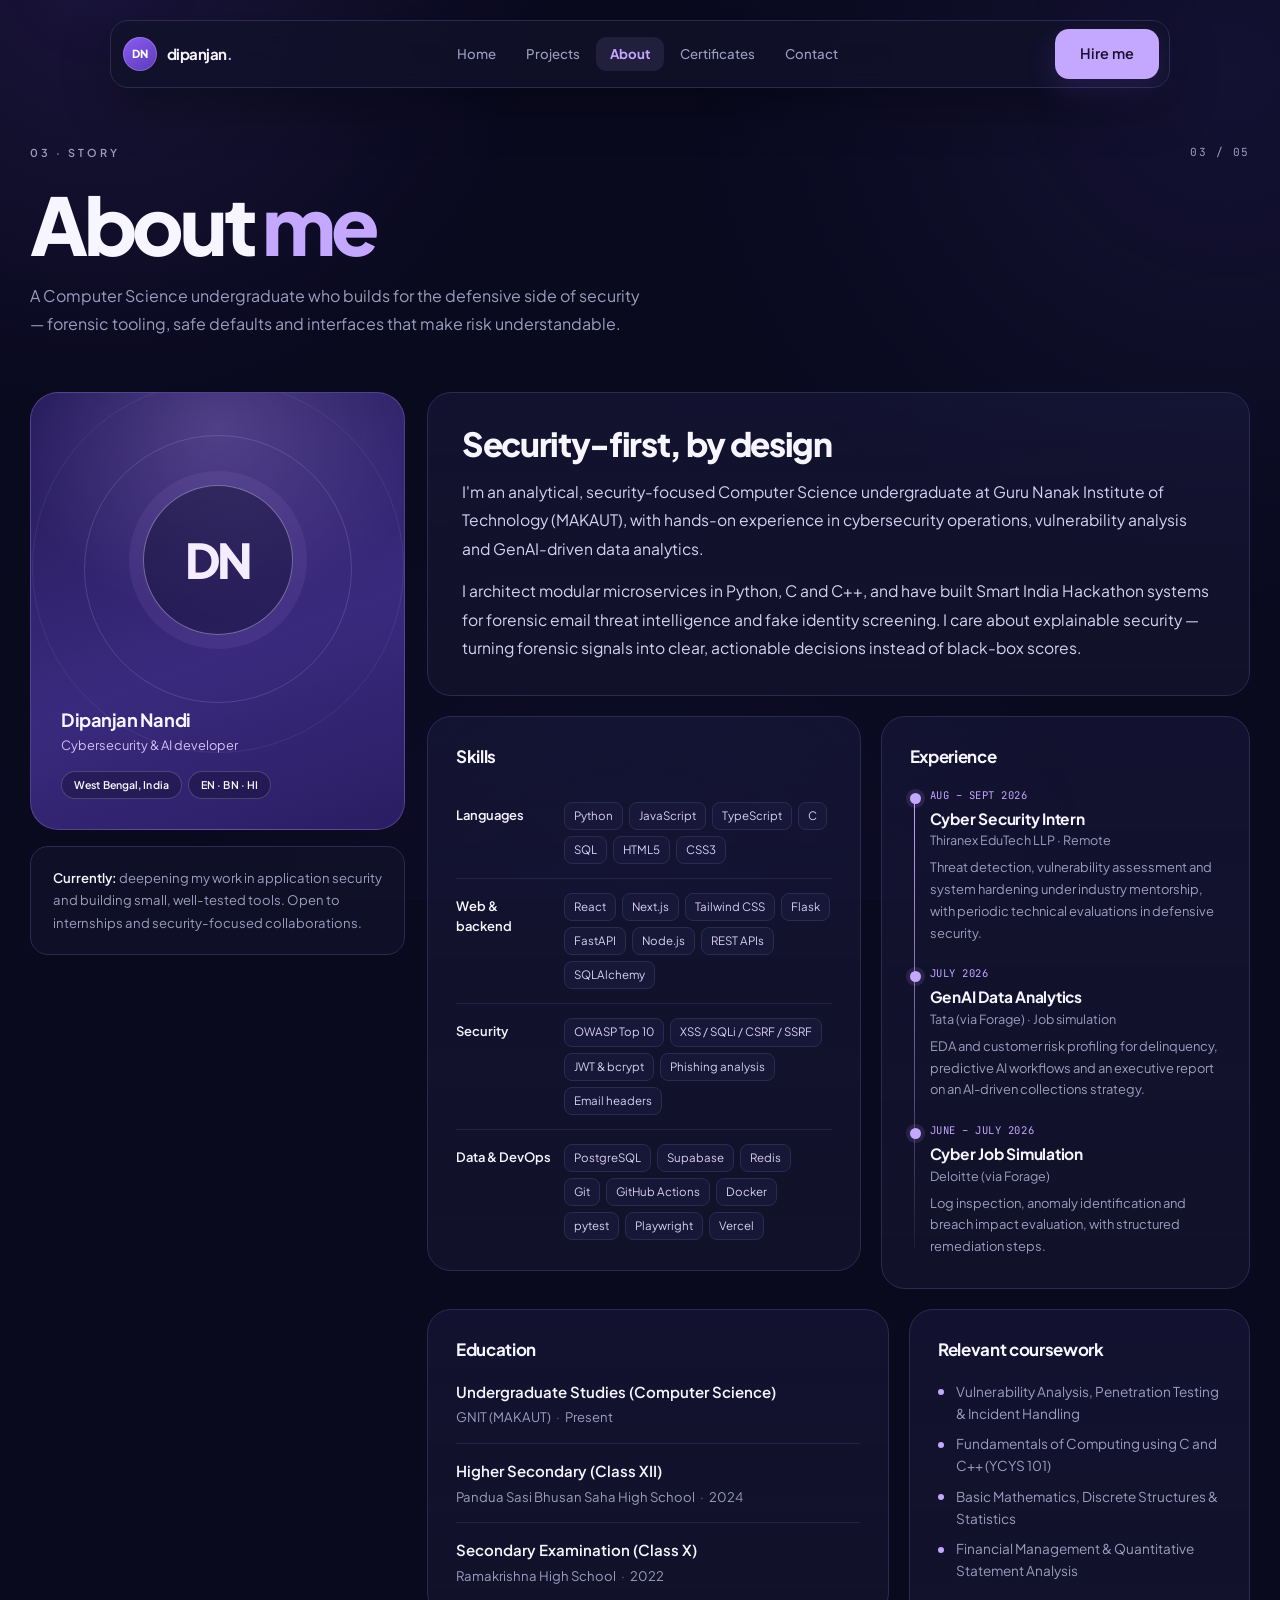
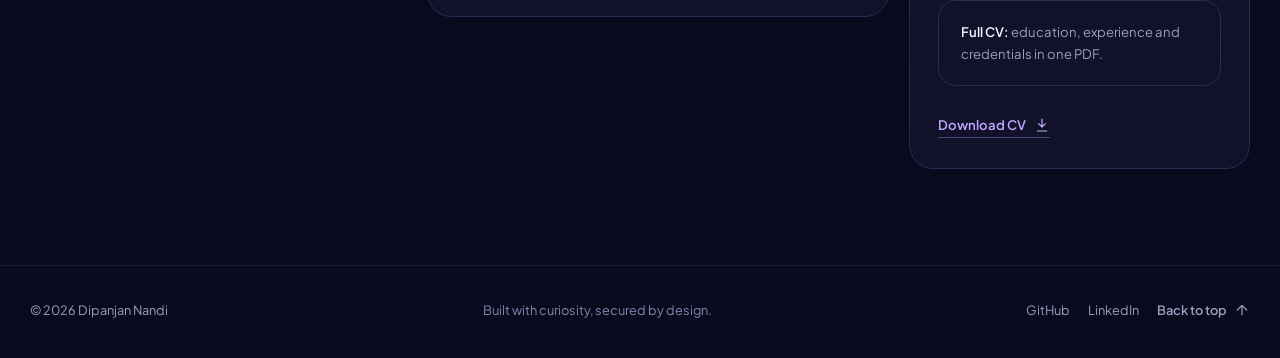
==== about.html @ f96068d3 "Initial commit" ====
<!DOCTYPE html>
<html lang="en">
<head>
  <meta charset="UTF-8">
  <meta name="viewport" content="width=device-width, initial-scale=1.0">

  <title>About — Dipanjan Nandi</title>
  <meta name="description" content="About Dipanjan Nandi — a security-focused Computer Science undergraduate at GNIT (MAKAUT) working in threat intelligence, forensics and secure web development.">
  <meta name="author" content="Dipanjan Nandi">
  <meta name="theme-color" content="#0a0a1f">
  <meta name="color-scheme" content="dark">

  <meta property="og:type" content="website">
  <meta property="og:site_name" content="Dipanjan Nandi">
  <meta property="og:title" content="About — Dipanjan Nandi">
  <meta property="og:description" content="Security-focused Computer Science undergraduate working across cybersecurity, forensics and AI-driven analytics.">
  <meta property="og:image" content="assets/og-image.png">
  <meta name="twitter:card" content="summary_large_image">
  <meta name="twitter:title" content="About — Dipanjan Nandi">
  <meta name="twitter:description" content="Security-focused Computer Science undergraduate working across cybersecurity, forensics and AI-driven analytics.">
  <meta name="twitter:image" content="assets/og-image.png">

  <link rel="icon" href="assets/favicon.svg" type="image/svg+xml">
  <link rel="preconnect" href="https://fonts.googleapis.com">
  <link rel="preconnect" href="https://fonts.gstatic.com" crossorigin>
  <link href="https://fonts.googleapis.com/css2?family=Plus+Jakarta+Sans:wght@400;500;600;700;800&family=JetBrains+Mono:wght@400;500&display=swap" rel="stylesheet">
  <link rel="stylesheet" href="css/styles.css">
  <noscript>
    <style>
      @media (max-width: 940px) {
        .nav {
          flex-wrap: wrap;
        }

        .nav__toggle {
          display: none;
        }

        .nav__panel {
          position: static;
          display: block;
          width: 100%;
          margin-top: 8px;
          padding: 0;
          border: 0;
          background: transparent;
          box-shadow: none;
        }

        .nav__list {
          flex-direction: row;
          flex-wrap: wrap;
          gap: 2px;
        }

        .nav__link {
          padding: 8px 10px;
          font-size: 0.8rem;
        }

        .nav__cta {
          display: inline-flex;
          margin-left: auto;
        }
      }
    </style>
  </noscript>
  <script>document.documentElement.classList.add('js');</script>
</head>
<body>
  <a class="skip-link" href="#main">Skip to content</a>

  <header class="site-header">
    <nav class="nav" aria-label="Primary">
      <a class="nav__brand" href="index.html">
        <span class="nav__mark" aria-hidden="true">DN</span>
        <span class="nav__word">dipanjan<span>.</span></span>
        <span class="sr-only">Dipanjan Nandi — home</span>
      </a>

      <button class="nav__toggle" type="button" aria-expanded="false" aria-controls="primary-menu">
        <span class="sr-only">Open navigation menu</span>
        <span class="nav__toggle-bars" aria-hidden="true"></span>
      </button>

      <div class="nav__panel" id="primary-menu">
        <ul class="nav__list">
          <li><a class="nav__link" href="index.html">Home</a></li>
          <li><a class="nav__link" href="projects.html">Projects</a></li>
          <li><a class="nav__link is-active" href="about.html" aria-current="page">About</a></li>
          <li><a class="nav__link" href="certificates.html">Certificates</a></li>
          <li><a class="nav__link" href="contact.html">Contact</a></li>
        </ul>
      </div>

      <a class="btn btn--primary nav__cta" href="contact.html">Hire me</a>
    </nav>
  </header>

  <main id="main">
    <section class="page-intro" aria-labelledby="about-title">
      <div class="container">
        <div class="page-intro__top">
          <p class="eyebrow">03 · Story</p>
          <p class="page-count">03 / 05</p>
        </div>
        <h1 id="about-title">About <span class="text-accent">me</span></h1>
        <p class="page-intro__lead">
          A Computer Science undergraduate who builds for the defensive side of security —
          forensic tooling, safe defaults and interfaces that make risk understandable.
        </p>
      </div>
    </section>

    <section class="page-body" aria-label="Profile, skills and experience">
      <div class="container about-layout">
        <aside class="about-aside" aria-label="Profile card">
          <div class="portrait">
            <span class="portrait__monogram" aria-hidden="true">DN</span>
            <div class="portrait__caption">
              <p class="portrait__name">Dipanjan Nandi</p>
              <p class="portrait__role">Cybersecurity &amp; AI developer</p>
              <ul class="portrait__chips" aria-label="Location and languages">
                <li class="chip">West Bengal, India</li>
                <li class="chip">EN · BN · HI</li>
              </ul>
            </div>
          </div>

          <div class="aside-note">
            <strong>Currently:</strong> deepening my work in application security and building
            small, well-tested tools. Open to internships and security-focused collaborations.
          </div>
        </aside>

        <div class="about-main">
          <article class="panel bio-card" data-reveal>
            <h2>Security-first, by design</h2>
            <p class="bio-copy">
              I'm an analytical, security-focused Computer Science undergraduate at Guru Nanak
              Institute of Technology (MAKAUT), with hands-on experience in cybersecurity
              operations, vulnerability analysis and GenAI-driven data analytics.
            </p>
            <p class="bio-copy">
              I architect modular microservices in Python, C and C++, and have built Smart India
              Hackathon systems for forensic email threat intelligence and fake identity screening.
              I care about explainable security — turning forensic signals into clear, actionable
              decisions instead of black-box scores.
            </p>
          </article>

          <div class="about-columns">
            <article class="panel block-card" data-reveal>
              <h3>Skills</h3>
              <ul>
                <li class="skill-row">
                  <span class="skill-row__label">Languages</span>
                  <ul class="skill-chips" aria-label="Languages">
                    <li>Python</li>
                    <li>JavaScript</li>
                    <li>TypeScript</li>
                    <li>C</li>
                    <li>SQL</li>
                    <li>HTML5</li>
                    <li>CSS3</li>
                  </ul>
                </li>
                <li class="skill-row">
                  <span class="skill-row__label">Web &amp; backend</span>
                  <ul class="skill-chips" aria-label="Web and backend">
                    <li>React</li>
                    <li>Next.js</li>
                    <li>Tailwind CSS</li>
                    <li>Flask</li>
                    <li>FastAPI</li>
                    <li>Node.js</li>
                    <li>REST APIs</li>
                    <li>SQLAlchemy</li>
                  </ul>
                </li>
                <li class="skill-row">
                  <span class="skill-row__label">Security</span>
                  <ul class="skill-chips" aria-label="Security">
                    <li>OWASP Top 10</li>
                    <li>XSS / SQLi / CSRF / SSRF</li>
                    <li>JWT &amp; bcrypt</li>
                    <li>Phishing analysis</li>
                    <li>Email headers</li>
                  </ul>
                </li>
                <li class="skill-row">
                  <span class="skill-row__label">Data &amp; DevOps</span>
                  <ul class="skill-chips" aria-label="Data and DevOps">
                    <li>PostgreSQL</li>
                    <li>Supabase</li>
                    <li>Redis</li>
                    <li>Git</li>
                    <li>GitHub Actions</li>
                    <li>Docker</li>
                    <li>pytest</li>
                    <li>Playwright</li>
                    <li>Vercel</li>
                  </ul>
                </li>
              </ul>
            </article>

            <article class="panel block-card" data-reveal style="--delay: 80ms">
              <h3>Experience</h3>
              <ol class="timeline">
                <li class="timeline__item">
                  <p class="timeline__date">Aug – Sept 2026</p>
                  <h4>Cyber Security Intern</h4>
                  <p class="timeline__org">Thiranex EduTech LLP · Remote</p>
                  <p class="timeline__copy">
                    Threat detection, vulnerability assessment and system hardening under industry
                    mentorship, with periodic technical evaluations in defensive security.
                  </p>
                </li>
                <li class="timeline__item">
                  <p class="timeline__date">July 2026</p>
                  <h4>GenAI Data Analytics</h4>
                  <p class="timeline__org">Tata (via Forage) · Job simulation</p>
                  <p class="timeline__copy">
                    EDA and customer risk profiling for delinquency, predictive AI workflows and an
                    executive report on an AI-driven collections strategy.
                  </p>
                </li>
                <li class="timeline__item">
                  <p class="timeline__date">June – July 2026</p>
                  <h4>Cyber Job Simulation</h4>
                  <p class="timeline__org">Deloitte (via Forage)</p>
                  <p class="timeline__copy">
                    Log inspection, anomaly identification and breach impact evaluation, with
                    structured remediation steps.
                  </p>
                </li>
              </ol>
            </article>
          </div>

          <div class="education-grid">
            <article class="panel block-card" data-reveal>
              <h3>Education</h3>
              <ul class="education">
                <li>
                  <span class="education__title">Undergraduate Studies (Computer Science)</span>
                  <span class="education__meta">GNIT (MAKAUT) <span aria-hidden="true">·</span> Present</span>
                </li>
                <li>
                  <span class="education__title">Higher Secondary (Class XII)</span>
                  <span class="education__meta">Pandua Sasi Bhusan Saha High School <span aria-hidden="true">·</span> 2024</span>
                </li>
                <li>
                  <span class="education__title">Secondary Examination (Class X)</span>
                  <span class="education__meta">Ramakrishna High School <span aria-hidden="true">·</span> 2022</span>
                </li>
              </ul>
            </article>

            <article class="panel block-card" data-reveal style="--delay: 80ms">
              <h3>Relevant coursework</h3>
              <ul class="coursework-list">
                <li>Vulnerability Analysis, Penetration Testing &amp; Incident Handling</li>
                <li>Fundamentals of Computing using C and C++ (YCYS 101)</li>
                <li>Basic Mathematics, Discrete Structures &amp; Statistics</li>
                <li>Financial Management &amp; Quantitative Statement Analysis</li>
              </ul>
              <p class="aside-note" style="margin-top: 18px;">
                <strong>Full CV:</strong> education, experience and credentials in one PDF.
              </p>
              <a class="ghost-link" href="assets/Dipanjan-Nandi-CV.pdf" download="Dipanjan-Nandi-CV.pdf" type="application/pdf">
                Download CV
                <svg class="icon" viewBox="0 0 24 24" fill="none" stroke="currentColor" stroke-width="1.8" stroke-linecap="round" stroke-linejoin="round" aria-hidden="true"><path d="M12 3v12M7 10l5 5 5-5M5 21h14"/></svg>
              </a>
            </article>
          </div>
        </div>
      </div>
    </section>
  </main>

  <footer class="site-footer">
    <div class="container footer-inner">
      <p>© <span id="year">2026</span> Dipanjan Nandi</p>
      <p class="footer-tagline">Built with curiosity, secured by design.</p>
      <div class="footer-links">
        <a href="https://github.com/dipanjann804-svg" target="_blank" rel="noopener noreferrer">GitHub</a>
        <a href="https://www.linkedin.com/in/dipanjan-nandi-754028374" target="_blank" rel="noopener noreferrer">LinkedIn</a>
        <a class="back-to-top" href="#main">
          Back to top
          <svg class="icon" viewBox="0 0 24 24" fill="none" stroke="currentColor" stroke-width="1.8" stroke-linecap="round" stroke-linejoin="round" aria-hidden="true"><path d="M12 19V5M5 12l7-7 7 7"/></svg>
        </a>
      </div>
    </div>
  </footer>

  <script src="js/main.js" defer></script>
</body>
</html>
---- css/styles.css ----
/* ==========================================================================
   Dipanjan Nandi — portfolio styles
   Multi-page layout: Home · Projects · About · Certificates · Contact
   ========================================================================== */

:root {
  color-scheme: dark;
  --bg: #0a0a1f;
  --bg-deep: #070714;
  --surface: #12122b;
  --surface-2: #1b1b40;
  --surface-3: #22224d;
  --border: #2b2b52;
  --border-soft: rgba(196, 167, 255, 0.16);
  --text: #f7f5ff;
  --text-soft: #d8d0f2;
  --muted: #9c9cbf;
  --lavender: #c4a7ff;
  --violet: #8b5cf6;
  --deep: #4a3a99;
  --deep-2: #2b1f66;
  --green: #6ee7b7;
  --font-sans: "Plus Jakarta Sans", "Segoe UI", system-ui, -apple-system, sans-serif;
  --font-mono: "JetBrains Mono", "Cascadia Code", "Courier New", monospace;
  --radius-xl: 24px;
  --radius-lg: 18px;
  --radius-md: 14px;
  --radius-sm: 10px;
  --max: 1220px;
  --ease: cubic-bezier(0.22, 0.75, 0.25, 1);
}

*,
*::before,
*::after {
  box-sizing: border-box;
}

html {
  scroll-behavior: smooth;
  -webkit-text-size-adjust: 100%;
}

body {
  margin: 0;
  min-height: 100vh;
  overflow-x: hidden;
  background-color: var(--bg);
  color: var(--text);
  font-family: var(--font-sans);
  font-size: 16px;
  line-height: 1.6;
  -webkit-font-smoothing: antialiased;
  text-rendering: optimizeLegibility;
}

body::before {
  position: fixed;
  inset: 0;
  z-index: -1;
  pointer-events: none;
  content: "";
  background:
    radial-gradient(720px circle at 8% -4%, rgba(139, 92, 246, 0.13), transparent 62%),
    radial-gradient(900px circle at 96% 8%, rgba(74, 58, 153, 0.16), transparent 60%),
    radial-gradient(720px circle at 50% 104%, rgba(43, 31, 102, 0.16), transparent 64%);
}

::selection {
  background: var(--lavender);
  color: #17102e;
}

img,
svg {
  display: block;
}

a {
  color: inherit;
  text-decoration: none;
}

ul,
ol {
  margin: 0;
  padding: 0;
  list-style: none;
}

p,
h1,
h2,
h3 {
  margin-top: 0;
}

button,
input,
textarea {
  font: inherit;
}

button {
  cursor: pointer;
}

[hidden] {
  display: none !important;
}

:focus-visible {
  outline: 2px solid var(--lavender);
  outline-offset: 3px;
  border-radius: 6px;
}

.skip-link {
  position: fixed;
  top: 14px;
  left: 14px;
  z-index: 200;
  padding: 10px 16px;
  border-radius: 8px;
  background: var(--lavender);
  color: #17102e;
  font-size: 0.85rem;
  font-weight: 700;
  transform: translateY(-160%);
  transition: transform 0.2s var(--ease);
}

.skip-link:focus {
  transform: translateY(0);
}

.sr-only {
  position: absolute;
  width: 1px;
  height: 1px;
  padding: 0;
  margin: -1px;
  overflow: hidden;
  clip: rect(0, 0, 0, 0);
  white-space: nowrap;
  border: 0;
}

.container {
  width: min(100% - 48px, var(--max));
  margin-inline: auto;
}

.icon {
  width: 16px;
  height: 16px;
  flex: none;
}

/* --------------------------------------------------------------------------
   Navigation
   -------------------------------------------------------------------------- */

.site-header {
  position: fixed;
  top: 20px;
  right: 0;
  left: 0;
  z-index: 100;
  pointer-events: none;
}

.nav {
  position: relative;
  display: flex;
  align-items: center;
  gap: 14px;
  width: min(100% - 40px, 1060px);
  margin-inline: auto;
  padding: 8px 10px 8px 12px;
  border: 1px solid var(--border);
  border-radius: 18px;
  background: rgba(18, 18, 43, 0.74);
  box-shadow: 0 18px 50px rgba(0, 0, 0, 0.32);
  backdrop-filter: blur(18px);
  -webkit-backdrop-filter: blur(18px);
  pointer-events: auto;
  transition:
    background-color 0.25s var(--ease),
    border-color 0.25s var(--ease);
}

.nav.is-scrolled {
  border-color: #35355f;
  background: rgba(12, 12, 32, 0.94);
}

.nav__brand {
  display: inline-flex;
  flex: none;
  align-items: center;
  gap: 10px;
  padding: 4px 8px 4px 0;
  border-radius: 10px;
}

.nav__mark {
  display: grid;
  place-items: center;
  width: 34px;
  height: 34px;
  border-radius: 50%;
  background: linear-gradient(145deg, #8b5cf6 0%, #5b3bb5 100%);
  box-shadow: inset 0 0 0 1px rgba(255, 255, 255, 0.18);
  color: #fff;
  font-size: 0.7rem;
  font-weight: 800;
  letter-spacing: -0.02em;
}

.nav__word {
  color: var(--text);
  font-size: 0.94rem;
  font-weight: 700;
  letter-spacing: -0.035em;
  line-height: 1;
}

.nav__word span {
  color: var(--lavender);
}

.nav__panel {
  display: flex;
  flex: 1;
  justify-content: center;
}

.nav__list {
  display: flex;
  align-items: center;
  gap: 2px;
}

.nav__link {
  display: block;
  padding: 9px 14px;
  border-radius: 10px;
  color: var(--muted);
  font-size: 0.83rem;
  font-weight: 500;
  line-height: 1.2;
  transition:
    color 0.2s var(--ease),
    background-color 0.2s var(--ease);
}

.nav__link:hover {
  background: rgba(196, 167, 255, 0.07);
  color: var(--text);
}

.nav__link.is-active {
  background: rgba(196, 167, 255, 0.1);
  color: var(--lavender);
  font-weight: 700;
}

.nav__cta {
  flex: none;
  min-height: 40px;
  padding: 10px 20px;
  border-radius: 12px;
  font-size: 0.8rem;
}

.nav__toggle {
  display: none;
  place-items: center;
  width: 40px;
  height: 40px;
  margin-left: auto;
  border: 1px solid var(--border);
  border-radius: 11px;
  background: var(--surface-2);
  color: var(--text);
}

.nav__toggle-bars {
  position: relative;
  display: block;
  width: 16px;
  height: 2px;
  border-radius: 2px;
  background: currentColor;
  transition: background-color 0.2s var(--ease);
}

.nav__toggle-bars::before,
.nav__toggle-bars::after {
  position: absolute;
  left: 0;
  width: 16px;
  height: 2px;
  border-radius: 2px;
  background: currentColor;
  content: "";
  transition:
    top 0.25s var(--ease),
    transform 0.25s var(--ease);
}

.nav__toggle-bars::before {
  top: -5px;
}

.nav__toggle-bars::after {
  top: 5px;
}

.nav__toggle.is-open .nav__toggle-bars {
  background: transparent;
}

.nav__toggle.is-open .nav__toggle-bars::before {
  top: 0;
  transform: rotate(45deg);
}

.nav__toggle.is-open .nav__toggle-bars::after {
  top: 0;
  transform: rotate(-45deg);
}

@keyframes nav-menu-in {
  from {
    opacity: 0;
    transform: translateY(-8px);
  }

  to {
    opacity: 1;
    transform: translateY(0);
  }
}

/* --------------------------------------------------------------------------
   Shared building blocks
   -------------------------------------------------------------------------- */

.section {
  position: relative;
  padding: 78px 0;
}

.eyebrow {
  margin: 0 0 16px;
  color: var(--muted);
  font-size: 0.68rem;
  font-weight: 600;
  letter-spacing: 0.28em;
  line-height: 1.4;
  text-transform: uppercase;
}

.text-accent {
  color: var(--lavender);
}

.text-soft {
  color: var(--text-soft);
}

.card,
.panel {
  position: relative;
  overflow: hidden;
  border: 1px solid var(--border);
  border-radius: var(--radius-xl);
  background: linear-gradient(180deg, rgba(27, 27, 64, 0.52) 0%, rgba(18, 18, 43, 0.94) 100%);
}

.chip {
  display: inline-flex;
  align-items: center;
  gap: 6px;
  padding: 6px 12px;
  border: 1px solid var(--border);
  border-radius: 999px;
  background: rgba(27, 27, 64, 0.62);
  color: var(--text);
  font-size: 0.72rem;
  font-weight: 600;
  letter-spacing: 0.01em;
  line-height: 1.35;
  white-space: nowrap;
}

.chip--solid {
  border-color: var(--lavender);
  background: var(--lavender);
  color: #191132;
}

.tag {
  padding: 5px 11px;
  border: 1px solid var(--border);
  border-radius: 999px;
  background: rgba(27, 27, 64, 0.55);
  color: var(--text-soft);
  font-size: 0.72rem;
  font-weight: 500;
  line-height: 1.4;
  white-space: nowrap;
}

.btn {
  display: inline-flex;
  align-items: center;
  justify-content: center;
  gap: 9px;
  min-height: 50px;
  padding: 13px 24px;
  border: 1px solid transparent;
  border-radius: var(--radius-md);
  font-size: 0.9rem;
  font-weight: 600;
  line-height: 1.2;
  transition:
    background-color 0.2s var(--ease),
    border-color 0.2s var(--ease),
    color 0.2s var(--ease),
    box-shadow 0.2s var(--ease),
    transform 0.2s var(--ease);
}

.btn:hover {
  transform: translateY(-2px);
}

.btn:active {
  transform: translateY(0);
}

.btn--primary {
  background: var(--lavender);
  color: #191132;
  box-shadow: 0 10px 30px rgba(139, 92, 246, 0.16);
}

.btn--primary:hover {
  background: #d5c0ff;
  box-shadow: 0 14px 36px rgba(139, 92, 246, 0.26);
}

.btn--secondary {
  border-color: var(--border);
  background: rgba(27, 27, 64, 0.55);
  color: var(--text);
}

.btn--secondary:hover {
  border-color: rgba(196, 167, 255, 0.4);
  background: rgba(43, 43, 82, 0.62);
}

.btn--small {
  min-height: 42px;
  padding: 10px 18px;
  border-radius: 11px;
  font-size: 0.8rem;
}

.btn--full {
  width: 100%;
}

.ghost-link {
  display: inline-flex;
  align-items: center;
  gap: 8px;
  padding-bottom: 3px;
  border-bottom: 1px solid rgba(196, 167, 255, 0.35);
  color: var(--lavender);
  font-size: 0.82rem;
  font-weight: 600;
  line-height: 1.4;
  white-space: nowrap;
  transition:
    border-color 0.2s var(--ease),
    color 0.2s var(--ease);
}

.ghost-link:hover {
  border-color: var(--lavender);
  color: #ddccff;
}

.section-head {
  display: flex;
  align-items: flex-end;
  justify-content: space-between;
  gap: 24px;
  margin-bottom: 36px;
}

.section-heading {
  margin-bottom: 36px;
}

.section-heading .eyebrow {
  margin-bottom: 14px;
}

.section-heading h2 {
  margin: 0;
  font-size: clamp(1.9rem, 3.6vw, 2.9rem);
  font-weight: 800;
  letter-spacing: -0.045em;
  line-height: 1.04;
}

.section-head .section-heading {
  margin-bottom: 0;
}

.section-head .ghost-link {
  margin-bottom: 8px;
}

.status-dot {
  display: inline-block;
  width: 7px;
  height: 7px;
  flex: none;
  border-radius: 50%;
  background: var(--green);
  box-shadow: 0 0 0 4px rgba(110, 231, 183, 0.12);
}

.pill-live {
  display: inline-flex;
  align-items: center;
  gap: 8px;
  margin: 0;
  padding: 7px 13px;
  border: 1px solid var(--border);
  border-radius: 999px;
  color: var(--text-soft);
  font-size: 0.74rem;
  font-weight: 600;
  line-height: 1.3;
  white-space: nowrap;
}

/* --------------------------------------------------------------------------
   Page intro (inner pages)
   -------------------------------------------------------------------------- */

.page-intro {
  padding: 144px 0 6px;
}

.page-intro__top {
  display: flex;
  align-items: center;
  justify-content: space-between;
  gap: 16px;
  margin-bottom: 24px;
}

.page-intro__top .eyebrow {
  margin: 0;
}

.page-count {
  margin: 0;
  color: var(--muted);
  font-family: var(--font-mono);
  font-size: 0.7rem;
  letter-spacing: 0.14em;
}

.page-intro h1 {
  margin: 0;
  font-size: clamp(2.9rem, 6.2vw, 5.2rem);
  font-weight: 800;
  letter-spacing: -0.055em;
  line-height: 0.96;
  text-wrap: balance;
}

.page-intro__lead {
  max-width: 620px;
  margin: 20px 0 0;
  color: var(--muted);
  font-size: 1rem;
  line-height: 1.75;
}

.page-body {
  padding: 48px 0 96px;
}

/* --------------------------------------------------------------------------
   Home — hero
   -------------------------------------------------------------------------- */

.hero {
  padding: 142px 0 0;
}

.hero__layout {
  display: grid;
  grid-template-columns: minmax(0, 1.4fr) minmax(0, 0.74fr);
  gap: clamp(28px, 5vw, 64px);
  align-items: center;
}

.hero__top {
  display: flex;
  flex-wrap: wrap;
  align-items: center;
  justify-content: space-between;
  gap: 14px;
  margin-bottom: 30px;
}

.hero__top .eyebrow {
  margin: 0;
}

.hero__title {
  margin: 0;
  font-size: clamp(3.4rem, 7.6vw, 6.6rem);
  font-weight: 800;
  letter-spacing: -0.062em;
  line-height: 0.9;
  text-wrap: balance;
}

.hero__role {
  margin: 22px 0 0;
  color: var(--text);
  font-size: clamp(1.16rem, 2vw, 1.55rem);
  font-weight: 700;
  letter-spacing: -0.025em;
  line-height: 1.3;
}

.hero__lead {
  max-width: 580px;
  margin: 14px 0 0;
  color: var(--muted);
  font-size: 1rem;
  line-height: 1.8;
}

.hero__actions {
  display: flex;
  flex-wrap: wrap;
  gap: 12px;
  margin-top: 30px;
}

.hero__meta {
  display: flex;
  flex-wrap: wrap;
  gap: 8px;
  margin-top: 26px;
}

.hero__stats {
  display: grid;
  grid-template-columns: repeat(4, minmax(0, 1fr));
  margin-top: clamp(48px, 7vw, 82px);
  border-top: 1px solid var(--border);
  border-bottom: 1px solid var(--border);
}

.stat {
  padding: 26px 24px;
  border-left: 1px solid var(--border);
}

.stat:first-child {
  border-left: 0;
  padding-left: 0;
}

.stat__value {
  margin: 0;
  color: var(--lavender);
  font-size: clamp(2.2rem, 4vw, 3.3rem);
  font-weight: 800;
  letter-spacing: -0.06em;
  line-height: 1;
}

.stat__label {
  margin: 10px 0 0;
  color: var(--muted);
  font-size: 0.82rem;
  line-height: 1.5;
}

/* Profile card */

.profile-card {
  position: relative;
  overflow: hidden;
  border: 1px solid rgba(196, 167, 255, 0.24);
  border-radius: 28px;
  background:
    radial-gradient(120% 80% at 100% 0%, rgba(196, 167, 255, 0.2) 0%, transparent 58%),
    linear-gradient(155deg, #241a58 0%, #3d2d84 56%, #2a1d63 100%);
  box-shadow: 0 30px 70px rgba(7, 7, 20, 0.42);
}

.profile-card__visual {
  position: relative;
  display: grid;
  place-items: center;
  min-height: 232px;
  padding: 30px;
  overflow: hidden;
  border-bottom: 1px solid rgba(196, 167, 255, 0.16);
  background:
    radial-gradient(circle at 50% 118%, rgba(196, 167, 255, 0.24), transparent 62%),
    linear-gradient(180deg, rgba(10, 10, 31, 0.12), rgba(10, 10, 31, 0.42));
}

.profile-card__visual::before,
.profile-card__visual::after {
  position: absolute;
  border: 1px solid rgba(221, 208, 255, 0.18);
  border-radius: 50%;
  content: "";
  pointer-events: none;
}

.profile-card__visual::before {
  width: 260px;
  height: 260px;
}

.profile-card__visual::after {
  width: 380px;
  height: 380px;
  opacity: 0.55;
}

.profile-card__monogram {
  position: relative;
  z-index: 1;
  display: grid;
  place-items: center;
  width: 128px;
  height: 128px;
  border: 1px solid rgba(221, 208, 255, 0.42);
  border-radius: 50%;
  background: rgba(10, 10, 31, 0.36);
  box-shadow: 0 0 0 12px rgba(196, 167, 255, 0.08);
  color: #f4edff;
  font-size: 2.55rem;
  font-weight: 800;
  letter-spacing: -0.06em;
  line-height: 1;
}

.profile-card__body {
  padding: 24px 26px 26px;
}

.profile-card__name {
  margin: 0;
  font-size: 1.12rem;
  font-weight: 700;
  letter-spacing: -0.025em;
  line-height: 1.3;
}

.profile-card__role {
  margin: 4px 0 20px;
  color: #cfc2f5;
  font-size: 0.8rem;
  line-height: 1.5;
}

.profile-card__facts {
  display: grid;
  gap: 14px;
  margin: 0;
}

.profile-card__facts > div {
  display: grid;
  gap: 3px;
}

.profile-card__facts dt {
  color: #b5a6e6;
  font-size: 0.6rem;
  font-weight: 600;
  letter-spacing: 0.2em;
  line-height: 1.4;
  text-transform: uppercase;
}

.profile-card__facts dd {
  display: flex;
  align-items: center;
  gap: 8px;
  margin: 0;
  color: var(--text);
  font-size: 0.87rem;
  line-height: 1.5;
}

/* --------------------------------------------------------------------------
   Projects
   -------------------------------------------------------------------------- */

.cards-3 {
  display: grid;
  grid-template-columns: repeat(3, minmax(0, 1fr));
  gap: 20px;
}

.project-card {
  display: flex;
  flex-direction: column;
  padding: 18px 18px 22px;
  overflow: hidden;
  border: 1px solid var(--border);
  border-radius: var(--radius-xl);
  background: linear-gradient(180deg, rgba(27, 27, 64, 0.54) 0%, rgba(18, 18, 43, 0.94) 100%);
  transition:
    border-color 0.25s var(--ease),
    transform 0.25s var(--ease);
}

.project-card:hover {
  border-color: rgba(196, 167, 255, 0.34);
  transform: translateY(-3px);
}

.project-thumb {
  position: relative;
  display: grid;
  place-items: center;
  aspect-ratio: 16 / 9;
  overflow: hidden;
  border: 1px solid rgba(255, 255, 255, 0.1);
  border-radius: 16px;
  isolation: isolate;
}

.project-thumb::after {
  position: absolute;
  inset: 0;
  z-index: 0;
  background:
    radial-gradient(120% 130% at 16% 0%, rgba(255, 255, 255, 0.22), transparent 60%),
    radial-gradient(100% 100% at 100% 100%, rgba(7, 7, 20, 0.4), transparent 70%);
  content: "";
}

.project-thumb svg {
  position: relative;
  z-index: 1;
  width: clamp(42px, 5vw, 58px);
  height: auto;
}

.project-thumb__badge {
  position: absolute;
  top: 12px;
  left: 12px;
  z-index: 2;
  padding: 5px 10px;
  border: 1px solid rgba(255, 255, 255, 0.14);
  border-radius: 999px;
  background: rgba(10, 10, 31, 0.55);
  color: #f2ebff;
  font-size: 0.62rem;
  font-weight: 600;
  letter-spacing: 0.08em;
  line-height: 1.4;
  text-transform: uppercase;
  backdrop-filter: blur(6px);
  -webkit-backdrop-filter: blur(6px);
}

.project-thumb--violet {
  background: linear-gradient(145deg, #3a2a80 0%, #6d4bd0 100%);
  color: #ece2ff;
}

.project-thumb--teal {
  background: linear-gradient(145deg, #14494a 0%, #2c9d8f 100%);
  color: #dcfff8;
}

.project-thumb--amber {
  background: linear-gradient(145deg, #5a3b12 0%, #c08a2e 100%);
  color: #fff3d9;
}

.project-thumb--blue {
  background: linear-gradient(145deg, #173a63 0%, #2f7cc0 100%);
  color: #e2f2ff;
}

.project-thumb--rose {
  background: linear-gradient(145deg, #56203d 0%, #b34974 100%);
  color: #ffe5f0;
}

.project-thumb--indigo {
  background: linear-gradient(145deg, #232457 0%, #4b4fa8 100%);
  color: #e8e9ff;
}

.project-body {
  display: flex;
  flex: 1;
  flex-direction: column;
  padding: 20px 6px 0;
}

.project-card h2,
.project-card h3 {
  margin: 0 0 8px;
  font-size: 1.22rem;
  font-weight: 700;
  letter-spacing: -0.03em;
  line-height: 1.3;
}

.project-copy {
  margin: 0 0 18px;
  color: var(--muted);
  font-size: 0.89rem;
  line-height: 1.72;
}

.project-card .tags {
  display: flex;
  flex-wrap: wrap;
  gap: 6px;
  margin-top: auto;
}

.project-links {
  display: flex;
  flex-wrap: wrap;
  align-items: center;
  gap: 8px 16px;
  margin-top: 16px;
  padding-top: 15px;
  border-top: 1px solid rgba(43, 43, 82, 0.72);
}

.project-link {
  display: inline-flex;
  align-items: center;
  gap: 6px;
  color: var(--lavender);
  font-size: 0.78rem;
  font-weight: 600;
  line-height: 1.4;
  transition: color 0.2s var(--ease);
}

.project-link:hover {
  color: #e4d6ff;
}

.project-link .icon {
  width: 13px;
  height: 13px;
}

.project-note {
  color: var(--muted);
  font-size: 0.74rem;
  font-weight: 500;
  line-height: 1.4;
}

/* Filter toolbar */

.toolbar {
  display: flex;
  flex-wrap: wrap;
  align-items: center;
  justify-content: space-between;
  gap: 16px 24px;
  margin: 36px 0 26px;
}

.filters {
  display: flex;
  flex-wrap: wrap;
  gap: 8px;
}

.filter {
  padding: 9px 16px;
  border: 1px solid var(--border);
  border-radius: 999px;
  background: rgba(27, 27, 64, 0.5);
  color: var(--muted);
  font-size: 0.79rem;
  font-weight: 600;
  line-height: 1.3;
  transition:
    color 0.2s var(--ease),
    background-color 0.2s var(--ease),
    border-color 0.2s var(--ease);
}

.filter:hover {
  border-color: rgba(196, 167, 255, 0.38);
  color: var(--text);
}

.filter[aria-pressed="true"] {
  border-color: var(--lavender);
  background: var(--lavender);
  color: #191132;
}

.filter-count {
  margin: 0;
  color: var(--muted);
  font-family: var(--font-mono);
  font-size: 0.71rem;
  letter-spacing: 0.04em;
}

.project-grid {
  display: grid;
  grid-template-columns: repeat(3, minmax(0, 1fr));
  gap: 20px;
}

.project-grid .project-card {
  min-height: 100%;
}

/* --------------------------------------------------------------------------
   CTA band
   -------------------------------------------------------------------------- */

.cta-band {
  position: relative;
  display: flex;
  flex-wrap: wrap;
  align-items: center;
  justify-content: space-between;
  gap: 26px 40px;
  padding: clamp(30px, 4.4vw, 54px);
  overflow: hidden;
  border: 1px solid rgba(196, 167, 255, 0.26);
  border-radius: 28px;
  background:
    radial-gradient(110% 130% at 100% 0%, rgba(196, 167, 255, 0.22) 0%, transparent 55%),
    linear-gradient(150deg, #2b1f66 0%, #4a3a99 58%, #37286f 100%);
  box-shadow: 0 30px 70px rgba(7, 7, 20, 0.34);
}

.cta-band h2 {
  margin: 0;
  font-size: clamp(1.8rem, 3.4vw, 2.7rem);
  font-weight: 800;
  letter-spacing: -0.045em;
  line-height: 1.08;
  text-wrap: balance;
}

.cta-band p {
  max-width: 520px;
  margin: 12px 0 0;
  color: #e2d9ff;
  font-size: 0.95rem;
  line-height: 1.7;
}

.cta-band__actions {
  display: flex;
  flex-wrap: wrap;
  gap: 12px;
}

.cta-band .btn--secondary {
  border-color: rgba(255, 255, 255, 0.26);
  background: rgba(10, 10, 31, 0.34);
  color: var(--text);
}

.cta-band .btn--secondary:hover {
  border-color: rgba(255, 255, 255, 0.46);
  background: rgba(10, 10, 31, 0.5);
}

/* --------------------------------------------------------------------------
   About
   -------------------------------------------------------------------------- */

.about-layout {
  display: grid;
  grid-template-columns: minmax(0, 0.72fr) minmax(0, 1.58fr);
  gap: 22px;
  align-items: start;
}

.about-aside {
  position: sticky;
  top: 108px;
  display: grid;
  gap: 16px;
}

.portrait {
  position: relative;
  display: flex;
  flex-direction: column;
  justify-content: space-between;
  min-height: 438px;
  padding: 30px;
  overflow: hidden;
  border: 1px solid rgba(196, 167, 255, 0.24);
  border-radius: 28px;
  background:
    radial-gradient(90% 70% at 50% 8%, rgba(196, 167, 255, 0.24), transparent 62%),
    linear-gradient(160deg, #241a58 0%, #3a2a7d 58%, #2a1d63 100%);
}

.portrait::before,
.portrait::after {
  position: absolute;
  border: 1px solid rgba(221, 208, 255, 0.16);
  border-radius: 50%;
  content: "";
  pointer-events: none;
}

.portrait::before {
  top: 42px;
  left: 50%;
  width: 268px;
  height: 268px;
  transform: translateX(-50%);
}

.portrait::after {
  top: -12px;
  left: 50%;
  width: 372px;
  height: 372px;
  opacity: 0.5;
  transform: translateX(-50%);
}

.portrait__monogram {
  position: relative;
  z-index: 1;
  display: grid;
  place-items: center;
  width: 150px;
  height: 150px;
  margin: 62px auto 0;
  border: 1px solid rgba(221, 208, 255, 0.42);
  border-radius: 50%;
  background: rgba(10, 10, 31, 0.34);
  box-shadow: 0 0 0 14px rgba(196, 167, 255, 0.08);
  color: #f4edff;
  font-size: 3rem;
  font-weight: 800;
  letter-spacing: -0.06em;
  line-height: 1;
}

.portrait__caption {
  position: relative;
  z-index: 1;
  margin-top: 34px;
}

.portrait__name {
  margin: 0;
  font-size: 1.14rem;
  font-weight: 700;
  letter-spacing: -0.025em;
  line-height: 1.3;
}

.portrait__role {
  margin: 4px 0 0;
  color: #cfc2f5;
  font-size: 0.8rem;
  line-height: 1.5;
}

.portrait__chips {
  display: flex;
  flex-wrap: wrap;
  gap: 6px;
  margin-top: 16px;
}

.portrait__chips .chip {
  border-color: rgba(221, 208, 255, 0.22);
  background: rgba(10, 10, 31, 0.32);
  font-size: 0.66rem;
}

.aside-note {
  padding: 20px 22px;
  border: 1px solid var(--border);
  border-radius: var(--radius-lg);
  background: rgba(18, 18, 43, 0.72);
  color: var(--muted);
  font-size: 0.82rem;
  line-height: 1.7;
}

.aside-note strong {
  color: var(--text);
  font-weight: 600;
}

.about-main {
  display: grid;
  gap: 20px;
}

.bio-card {
  padding: 32px 34px;
}

.bio-card h2 {
  margin: 0 0 16px;
  font-size: clamp(1.7rem, 2.6vw, 2.2rem);
  font-weight: 800;
  letter-spacing: -0.04em;
  line-height: 1.1;
}

.bio-copy {
  margin: 0;
  color: var(--text-soft);
  font-size: 0.98rem;
  line-height: 1.82;
}

.bio-copy + .bio-copy {
  margin-top: 14px;
}

.about-columns {
  display: grid;
  grid-template-columns: minmax(0, 1.08fr) minmax(0, 0.92fr);
  gap: 20px;
  align-items: start;
}

.block-card {
  padding: 28px 28px 30px;
}

.block-card h3 {
  margin: 0 0 20px;
  font-size: 1.06rem;
  font-weight: 700;
  letter-spacing: -0.02em;
  line-height: 1.35;
}

.skill-row {
  display: grid;
  grid-template-columns: 96px minmax(0, 1fr);
  gap: 12px;
  padding: 14px 0;
  border-bottom: 1px solid rgba(43, 43, 82, 0.72);
}

.skill-row:last-child {
  padding-bottom: 0;
  border-bottom: 0;
}

.skill-row__label {
  padding-top: 4px;
  color: var(--text);
  font-size: 0.81rem;
  font-weight: 600;
  line-height: 1.5;
}

.skill-chips {
  display: flex;
  flex-wrap: wrap;
  gap: 6px;
}

.skill-chips li {
  padding: 5px 9px;
  border: 1px solid var(--border);
  border-radius: 8px;
  background: rgba(27, 27, 64, 0.6);
  color: var(--text-soft);
  font-size: 0.72rem;
  line-height: 1.4;
}

.timeline {
  position: relative;
  display: grid;
  gap: 22px;
  padding-left: 20px;
}

.timeline::before {
  position: absolute;
  top: 8px;
  bottom: 10px;
  left: 4px;
  width: 1px;
  background: linear-gradient(180deg, var(--lavender), rgba(196, 167, 255, 0.08));
  content: "";
}

.timeline__item {
  position: relative;
}

.timeline__item::before {
  position: absolute;
  top: 5px;
  left: -20px;
  width: 11px;
  height: 11px;
  border-radius: 50%;
  background: var(--lavender);
  box-shadow: 0 0 0 4px rgba(196, 167, 255, 0.12);
  content: "";
}

.timeline__item--muted::before {
  background: #5b5b8a;
  box-shadow: none;
}

.timeline__date {
  margin: 0 0 4px;
  color: var(--lavender);
  font-family: var(--font-mono);
  font-size: 0.66rem;
  letter-spacing: 0.05em;
  line-height: 1.5;
  text-transform: uppercase;
}

.timeline h4 {
  margin: 0 0 2px;
  font-size: 0.97rem;
  font-weight: 700;
  letter-spacing: -0.015em;
  line-height: 1.4;
}

.timeline__org {
  margin: 0;
  color: var(--muted);
  font-size: 0.79rem;
  line-height: 1.5;
}

.timeline__copy {
  margin: 7px 0 0;
  color: var(--muted);
  font-size: 0.81rem;
  line-height: 1.68;
}

.education-grid {
  display: grid;
  grid-template-columns: minmax(0, 1.22fr) minmax(0, 0.9fr);
  gap: 20px;
  align-items: start;
}

.education {
  display: grid;
}

.education li {
  display: flex;
  flex-wrap: wrap;
  align-items: baseline;
  justify-content: space-between;
  gap: 4px 18px;
  padding: 16px 0;
  border-bottom: 1px solid rgba(43, 43, 82, 0.72);
}

.education li:first-child {
  padding-top: 0;
}

.education li:last-child {
  padding-bottom: 0;
  border-bottom: 0;
}

.education__title {
  color: var(--text);
  font-size: 0.94rem;
  font-weight: 600;
  line-height: 1.5;
}

.education__meta {
  color: var(--muted);
  font-size: 0.82rem;
  line-height: 1.5;
  text-align: right;
}

.education__meta span {
  margin: 0 3px;
  color: #6f6f95;
}

.coursework-list {
  display: grid;
  gap: 9px;
}

.block-card > .ghost-link {
  margin-top: 16px;
}

.coursework-list li {
  position: relative;
  padding-left: 18px;
  color: var(--muted);
  font-size: 0.85rem;
  line-height: 1.6;
}

.coursework-list li::before {
  position: absolute;
  top: 0.62em;
  left: 0;
  width: 6px;
  height: 6px;
  border-radius: 50%;
  background: var(--lavender);
  content: "";
}

/* --------------------------------------------------------------------------
   Certificates
   -------------------------------------------------------------------------- */

.cert-grid {
  display: grid;
  grid-template-columns: repeat(2, minmax(0, 1fr));
  gap: 20px;
}

.cert-card {
  display: flex;
  flex-direction: column;
  padding: 26px 28px;
  border: 1px solid var(--border);
  border-radius: var(--radius-xl);
  background: linear-gradient(180deg, rgba(27, 27, 64, 0.54) 0%, rgba(18, 18, 43, 0.94) 100%);
  transition: border-color 0.25s var(--ease);
}

.cert-card:hover {
  border-color: rgba(196, 167, 255, 0.34);
}

.cert-head {
  display: flex;
  align-items: flex-start;
  justify-content: space-between;
  gap: 16px;
  margin-bottom: 20px;
}

.cert-icon {
  display: grid;
  place-items: center;
  width: 46px;
  height: 46px;
  flex: none;
  border: 1px solid rgba(196, 167, 255, 0.2);
  border-radius: 13px;
  background: rgba(196, 167, 255, 0.12);
  color: var(--lavender);
}

.cert-icon svg {
  width: 22px;
  height: 22px;
}

.cert-card h2,
.cert-card h3 {
  margin: 0 0 6px;
  font-size: 1.16rem;
  font-weight: 700;
  letter-spacing: -0.025em;
  line-height: 1.32;
}

.cert-issuer {
  margin: 0 0 18px;
  color: var(--muted);
  font-size: 0.85rem;
  line-height: 1.55;
}

.cert-meta {
  display: flex;
  flex-wrap: wrap;
  align-items: center;
  justify-content: space-between;
  gap: 12px;
  margin-top: auto;
  padding-top: 16px;
  border-top: 1px solid rgba(43, 43, 82, 0.72);
}

.cert-code-wrap {
  display: grid;
  gap: 3px;
  min-width: 0;
}

.cert-code-label {
  color: var(--muted);
  font-size: 0.58rem;
  font-weight: 600;
  letter-spacing: 0.2em;
  line-height: 1.4;
  text-transform: uppercase;
}

.cert-code {
  overflow-wrap: anywhere;
  color: var(--text-soft);
  font-family: var(--font-mono);
  font-size: 0.71rem;
  line-height: 1.5;
}

.copy-btn {
  display: inline-flex;
  align-items: center;
  gap: 6px;
  padding: 7px 12px;
  border: 1px solid var(--border);
  border-radius: 999px;
  background: rgba(27, 27, 64, 0.6);
  color: var(--muted);
  font-size: 0.68rem;
  font-weight: 600;
  line-height: 1.4;
  white-space: nowrap;
  transition:
    color 0.2s var(--ease),
    border-color 0.2s var(--ease),
    background-color 0.2s var(--ease);
}

.copy-btn:hover {
  border-color: rgba(196, 167, 255, 0.4);
  color: var(--text);
}

.copy-btn.is-copied {
  border-color: var(--green);
  background: var(--green);
  color: #0d2a21;
}

.verify-note {
  display: flex;
  align-items: flex-start;
  gap: 10px;
  margin: 26px 0 0;
  padding: 16px 18px;
  border: 1px solid var(--border);
  border-radius: var(--radius-md);
  background: rgba(18, 18, 43, 0.6);
  color: var(--muted);
  font-size: 0.8rem;
  line-height: 1.65;
}

.verify-note svg {
  width: 16px;
  height: 16px;
  flex: none;
  margin-top: 2px;
  color: var(--lavender);
}

.verify-note a {
  text-decoration: underline;
  text-underline-offset: 2px;
}

/* --------------------------------------------------------------------------
   Contact
   -------------------------------------------------------------------------- */

.contact-layout {
  display: grid;
  grid-template-columns: minmax(0, 1.38fr) minmax(0, 0.82fr);
  gap: 22px;
  align-items: start;
}

.contact-form-card {
  padding: 32px 34px;
}

.contact-form-card h2 {
  margin: 0 0 6px;
  font-size: clamp(1.5rem, 2.4vw, 1.9rem);
  font-weight: 800;
  letter-spacing: -0.035em;
  line-height: 1.15;
}

.contact-form-card .form-lead {
  margin: 0 0 26px;
  color: var(--muted);
  font-size: 0.9rem;
  line-height: 1.7;
}

.form-grid {
  display: grid;
  grid-template-columns: repeat(2, minmax(0, 1fr));
  gap: 0 16px;
}

.field {
  margin-bottom: 16px;
}

.field--full {
  grid-column: 1 / -1;
}

.field label {
  display: block;
  margin-bottom: 7px;
  color: var(--muted);
  font-size: 0.61rem;
  font-weight: 600;
  letter-spacing: 0.2em;
  line-height: 1.4;
  text-transform: uppercase;
}

.field input,
.field textarea {
  width: 100%;
  padding: 13px 15px;
  border: 1px solid var(--border);
  border-radius: 12px;
  background: rgba(8, 8, 24, 0.58);
  color: var(--text);
  font-size: 0.92rem;
  line-height: 1.5;
  transition:
    border-color 0.2s var(--ease),
    background-color 0.2s var(--ease),
    box-shadow 0.2s var(--ease);
}

.field input::placeholder,
.field textarea::placeholder {
  color: #8585ad;
  opacity: 1;
}

.field input:hover,
.field textarea:hover {
  border-color: #3a3a6a;
}

.field input:focus,
.field textarea:focus {
  border-color: rgba(196, 167, 255, 0.6);
  outline: none;
  background: rgba(8, 8, 24, 0.78);
  box-shadow: 0 0 0 3px rgba(196, 167, 255, 0.12);
}

.field textarea {
  min-height: 150px;
  resize: vertical;
}

.form-actions {
  display: flex;
  flex-wrap: wrap;
  align-items: center;
  gap: 12px 18px;
  margin-top: 4px;
}

.form-note {
  margin: 0;
  color: var(--muted);
  font-size: 0.73rem;
  line-height: 1.5;
}

.form-status {
  min-height: 18px;
  margin: 10px 0 0;
  color: var(--lavender);
  font-size: 0.78rem;
  line-height: 1.5;
}

.contact-side {
  display: grid;
  gap: 14px;
}

.info-card {
  display: flex;
  align-items: flex-start;
  gap: 14px;
  padding: 18px 20px;
  border: 1px solid var(--border);
  border-radius: var(--radius-lg);
  background: linear-gradient(180deg, rgba(27, 27, 64, 0.52) 0%, rgba(18, 18, 43, 0.94) 100%);
  transition:
    border-color 0.2s var(--ease),
    transform 0.2s var(--ease);
}

a.info-card:hover {
  border-color: rgba(196, 167, 255, 0.38);
  transform: translateY(-2px);
}

.info-icon {
  display: grid;
  place-items: center;
  width: 40px;
  height: 40px;
  flex: none;
  border: 1px solid rgba(196, 167, 255, 0.18);
  border-radius: 11px;
  background: rgba(196, 167, 255, 0.1);
  color: var(--lavender);
}

.info-icon svg {
  width: 18px;
  height: 18px;
}

.info-label {
  display: block;
  margin: 0 0 3px;
  color: var(--muted);
  font-size: 0.57rem;
  font-weight: 600;
  letter-spacing: 0.2em;
  line-height: 1.4;
  text-transform: uppercase;
}

.info-value {
  display: block;
  margin: 0;
  overflow-wrap: anywhere;
  color: var(--text);
  font-size: 0.87rem;
  font-weight: 500;
  line-height: 1.55;
}

.social-card {
  padding: 20px;
  border: 1px solid var(--border);
  border-radius: var(--radius-lg);
  background: linear-gradient(180deg, rgba(27, 27, 64, 0.52) 0%, rgba(18, 18, 43, 0.94) 100%);
}

.social-card h2 {
  margin: 0 0 14px;
  font-size: 0.87rem;
  font-weight: 700;
  letter-spacing: -0.01em;
  line-height: 1.4;
}

.social-row {
  display: flex;
  flex-wrap: wrap;
  gap: 9px;
}

.social-link {
  display: inline-flex;
  align-items: center;
  gap: 8px;
  padding: 9px 13px;
  border: 1px solid var(--border);
  border-radius: 11px;
  background: rgba(27, 27, 64, 0.55);
  color: var(--text-soft);
  font-size: 0.76rem;
  font-weight: 600;
  line-height: 1.4;
  transition:
    border-color 0.2s var(--ease),
    color 0.2s var(--ease),
    background-color 0.2s var(--ease);
}

.social-link:hover {
  border-color: rgba(196, 167, 255, 0.4);
  background: rgba(43, 43, 82, 0.62);
  color: var(--text);
}

.social-link svg {
  width: 15px;
  height: 15px;
  flex: none;
}

/* --------------------------------------------------------------------------
   Footer
   -------------------------------------------------------------------------- */

.site-footer {
  padding: 34px 0 38px;
  border-top: 1px solid rgba(43, 43, 82, 0.55);
}

.footer-inner {
  display: flex;
  flex-wrap: wrap;
  align-items: center;
  justify-content: space-between;
  gap: 14px 28px;
  color: var(--muted);
  font-size: 0.8rem;
}

.footer-inner p {
  margin: 0;
}

.footer-tagline {
  color: #8585ad;
}

.footer-links {
  display: flex;
  flex-wrap: wrap;
  align-items: center;
  gap: 18px;
}

.footer-links a {
  color: var(--muted);
  transition: color 0.2s var(--ease);
}

.footer-links a:hover {
  color: var(--lavender);
}

.back-to-top {
  display: inline-flex;
  align-items: center;
  gap: 7px;
  color: var(--lavender);
  font-weight: 600;
  transition: color 0.2s var(--ease);
}

.back-to-top:hover {
  color: #ddccff;
}

/* --------------------------------------------------------------------------
   Motion
   -------------------------------------------------------------------------- */

@keyframes page-in {
  from {
    opacity: 0;
    transform: translateY(10px);
  }

  to {
    opacity: 1;
    transform: translateY(0);
  }
}

@media (prefers-reduced-motion: no-preference) {
  .page-intro,
  .hero__layout {
    animation: page-in 0.6s var(--ease) both;
  }

  .js [data-reveal] {
    opacity: 0;
    transform: translateY(18px);
    transition:
      opacity 0.7s var(--ease),
      transform 0.7s var(--ease);
    transition-delay: var(--delay, 0ms);
  }

  .js [data-reveal].is-visible {
    opacity: 1;
    transform: translateY(0);
  }
}

@media (prefers-reduced-motion: reduce) {
  html {
    scroll-behavior: auto;
  }

  *,
  *::before,
  *::after {
    animation-duration: 0.01ms !important;
    animation-iteration-count: 1 !important;
    transition-duration: 0.01ms !important;
    scroll-behavior: auto !important;
  }
}

/* --------------------------------------------------------------------------
   Responsive
   -------------------------------------------------------------------------- */

@media (max-width: 1080px) {
  .nav__word {
    display: none;
  }

  .hero__layout {
    grid-template-columns: minmax(0, 1.3fr) minmax(0, 0.78fr);
    gap: 34px;
  }

  .profile-card__visual {
    min-height: 210px;
  }

  .about-layout {
    grid-template-columns: minmax(0, 0.68fr) minmax(0, 1.5fr);
  }

  .about-columns {
    grid-template-columns: minmax(0, 1fr);
  }

  .contact-layout {
    grid-template-columns: minmax(0, 1.25fr) minmax(0, 0.85fr);
  }
}

@media (max-width: 940px) {
  .nav {
    padding-left: 12px;
  }

  .nav__toggle {
    display: grid;
  }

  .nav__word {
    display: inline;
  }

  .nav__cta {
    display: none;
  }

  .nav__panel {
    position: absolute;
    top: calc(100% + 10px);
    right: 0;
    left: 0;
    display: none;
    padding: 10px;
    border: 1px solid var(--border);
    border-radius: var(--radius-lg);
    background: #12122b;
    box-shadow: 0 24px 60px rgba(0, 0, 0, 0.46);
  }

  .nav__panel.is-open {
    display: block;
    animation: nav-menu-in 0.22s var(--ease);
  }

  .nav__list {
    flex-direction: column;
    align-items: stretch;
    gap: 2px;
  }

  .nav__link {
    padding: 12px 14px;
    font-size: 0.94rem;
  }

  .nav__link.is-active {
    background: rgba(196, 167, 255, 0.08);
  }

  .hero {
    padding-top: 132px;
  }

  .hero__layout {
    grid-template-columns: minmax(0, 1fr);
    gap: 34px;
  }

  .profile-card {
    display: grid;
    grid-template-columns: minmax(0, 0.8fr) minmax(0, 1.2fr);
    align-items: stretch;
  }

  .profile-card__visual {
    min-height: 100%;
    border-right: 1px solid rgba(196, 167, 255, 0.16);
    border-bottom: 0;
  }

  .profile-card__body {
    align-self: center;
  }

  .hero__stats {
    grid-template-columns: repeat(2, minmax(0, 1fr));
  }

  .stat:nth-child(3) {
    border-left: 0;
    padding-left: 0;
  }

  .stat:nth-child(n + 3) {
    border-top: 1px solid var(--border);
  }

  .cards-3,
  .project-grid {
    grid-template-columns: repeat(2, minmax(0, 1fr));
  }

  .cards-3 > :last-child {
    grid-column: 1 / -1;
  }

  .cards-3 > :last-child .project-thumb {
    aspect-ratio: 21 / 7;
  }

  .about-layout {
    grid-template-columns: minmax(0, 1fr);
  }

  .about-aside {
    position: static;
    grid-template-columns: minmax(0, 0.9fr) minmax(0, 1.1fr);
    align-items: stretch;
  }

  .portrait {
    min-height: 360px;
    padding: 26px;
  }

  .portrait__monogram {
    margin-top: 38px;
    width: 126px;
    height: 126px;
    font-size: 2.5rem;
  }

  .aside-note {
    display: flex;
    flex-direction: column;
    justify-content: center;
    font-size: 0.9rem;
  }

  .education-grid {
    grid-template-columns: minmax(0, 1fr);
  }

  .contact-layout {
    grid-template-columns: minmax(0, 1fr);
  }

  .contact-side {
    grid-template-columns: repeat(2, minmax(0, 1fr));
  }

  .social-card,
  .info-card:nth-child(3) {
    grid-column: 1 / -1;
  }
}

@media (max-width: 720px) {
  .container {
    width: min(100% - 32px, var(--max));
  }

  .site-header {
    top: 12px;
  }

  .nav {
    width: calc(100% - 24px);
    border-radius: 16px;
  }

  .hero {
    padding-top: 118px;
  }

  .hero__top {
    margin-bottom: 24px;
  }

  .hero__title {
    font-size: clamp(3rem, 14vw, 4.4rem);
  }

  .hero__lead {
    font-size: 0.95rem;
  }

  .hero__actions {
    flex-direction: column;
    align-items: stretch;
    gap: 10px;
  }

  .hero__actions .btn {
    width: 100%;
  }

  .hero__stats {
    margin-top: 46px;
  }

  .stat {
    padding: 20px 18px;
  }

  .stat__label {
    font-size: 0.76rem;
  }

  .profile-card {
    grid-template-columns: minmax(0, 1fr);
  }

  .profile-card__visual {
    min-height: 200px;
    border-right: 0;
    border-bottom: 1px solid rgba(196, 167, 255, 0.16);
  }

  .section {
    padding: 58px 0;
  }

  .section-head {
    flex-direction: column;
    align-items: flex-start;
    gap: 16px;
    margin-bottom: 28px;
  }

  .section-head .ghost-link {
    margin-bottom: 0;
  }

  .section-heading {
    margin-bottom: 28px;
  }

  .page-intro {
    padding-top: 116px;
  }

  .page-intro__top {
    margin-bottom: 18px;
  }

  .page-intro h1 {
    font-size: clamp(2.6rem, 12vw, 3.6rem);
  }

  .page-intro__lead {
    margin-top: 16px;
    font-size: 0.95rem;
  }

  .page-body {
    padding: 34px 0 64px;
  }

  .cards-3,
  .project-grid,
  .cert-grid {
    grid-template-columns: minmax(0, 1fr);
  }

  .cards-3 > :last-child {
    grid-column: auto;
  }

  .cards-3 > :last-child .project-thumb {
    aspect-ratio: 16 / 9;
  }

  .project-card {
    padding: 16px 16px 20px;
  }

  .cta-band {
    padding: 28px 24px;
  }

  .cta-band__actions {
    width: 100%;
  }

  .cta-band__actions .btn {
    flex: 1 1 160px;
  }

  .about-aside {
    grid-template-columns: minmax(0, 1fr);
  }

  .portrait {
    min-height: 340px;
  }

  .bio-card {
    padding: 26px 24px;
  }

  .block-card {
    padding: 24px 22px;
  }

  .skill-row {
    grid-template-columns: minmax(0, 1fr);
    gap: 8px;
  }

  .skill-row__label {
    padding-top: 0;
  }

  .education li {
    flex-direction: column;
    align-items: flex-start;
  }

  .education__meta {
    text-align: left;
  }

  .cert-card {
    padding: 24px;
  }

  .contact-form-card {
    padding: 26px 22px;
  }

  .form-grid {
    grid-template-columns: minmax(0, 1fr);
  }

  .field {
    grid-column: auto;
  }

  .contact-side {
    grid-template-columns: minmax(0, 1fr);
  }

  .social-card,
  .info-card:nth-child(3) {
    grid-column: auto;
  }

  .footer-inner {
    flex-direction: column;
    align-items: flex-start;
  }

  .footer-links {
    width: 100%;
    justify-content: space-between;
    gap: 12px;
  }
}

@media (max-width: 420px) {
  .nav__word {
    display: none;
  }

  .hero__title {
    font-size: clamp(2.85rem, 15vw, 3.5rem);
  }

  .stat__value {
    font-size: 2rem;
  }

  .stat {
    padding: 18px 14px;
  }

  .profile-card__body {
    padding: 22px;
  }

  .portrait {
    min-height: 320px;
    padding: 22px;
  }

  .portrait__monogram {
    width: 112px;
    height: 112px;
    font-size: 2.2rem;
  }

  .filters {
    gap: 6px;
  }

  .filter {
    padding: 8px 12px;
    font-size: 0.74rem;
  }

  .toolbar {
    margin-top: 28px;
  }

  .cert-head {
    gap: 10px;
  }
}
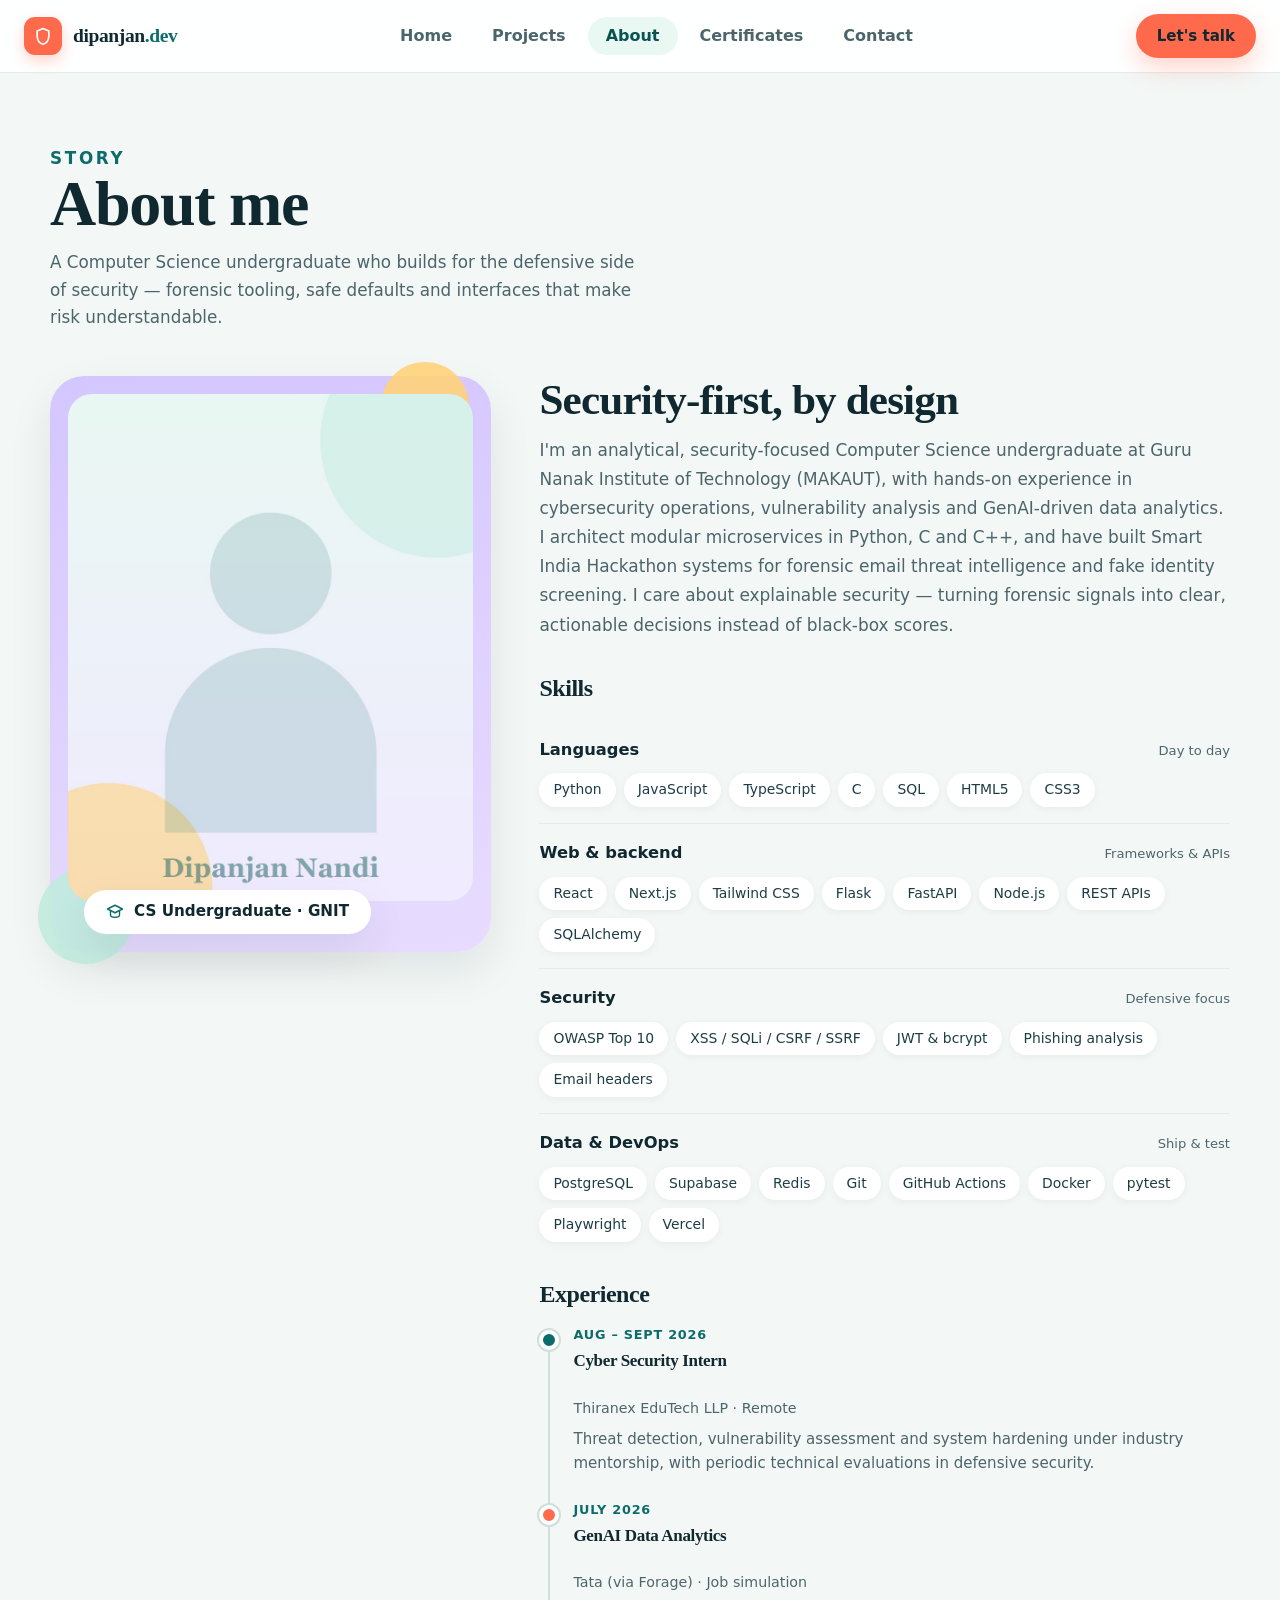
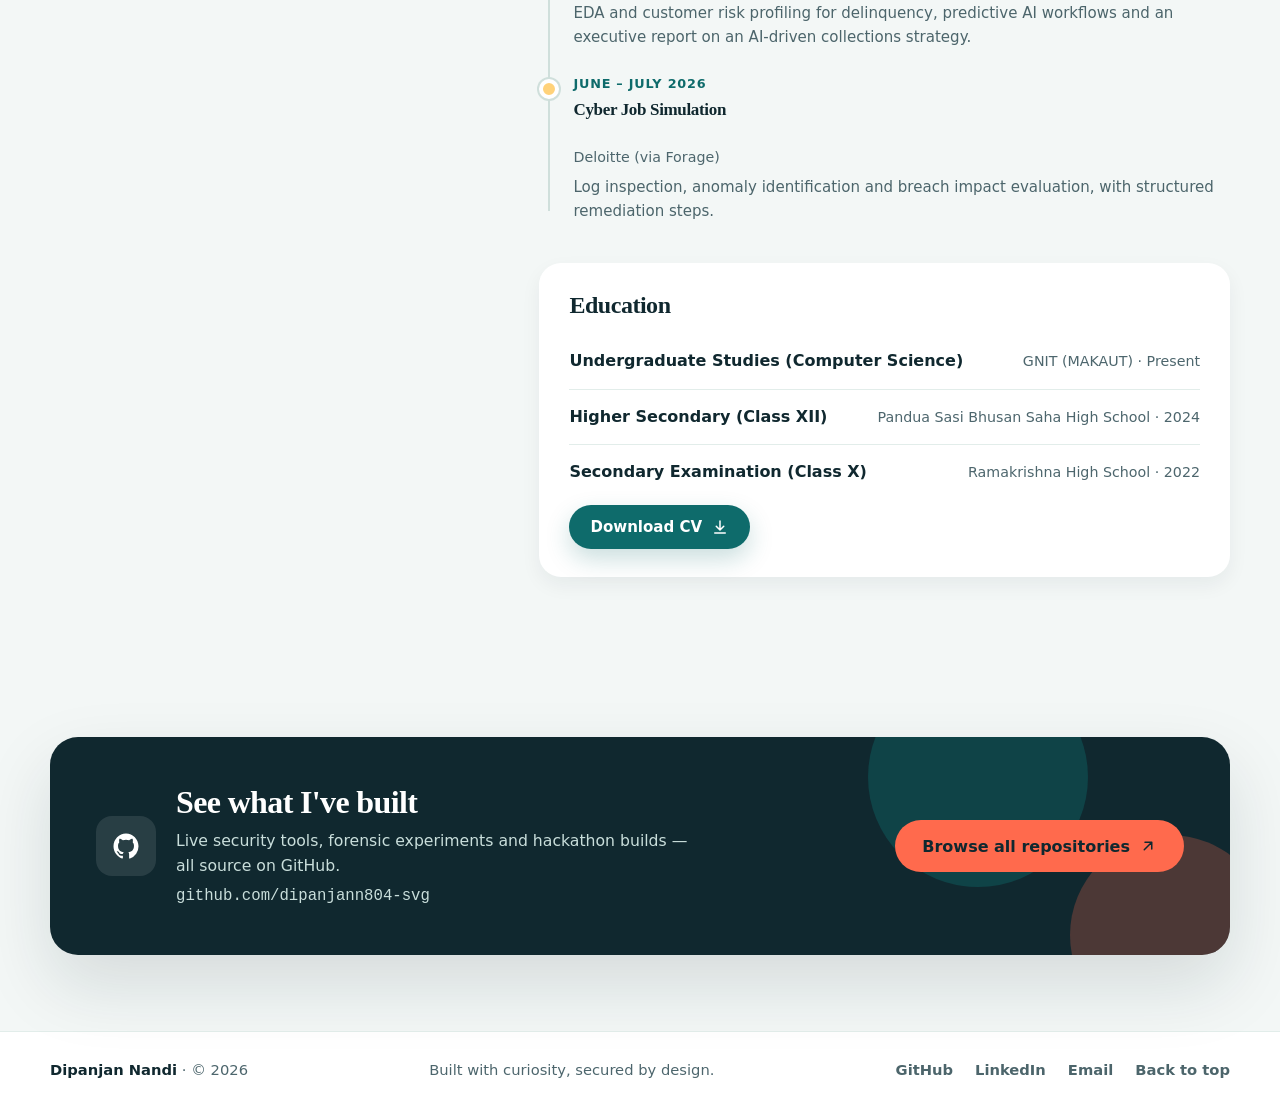
==== commit 889ce6cc: "Initial commit" ====
--- a/about.html
+++ b/about.html
@@ -7,8 +7,8 @@
   <title>About — Dipanjan Nandi</title>
   <meta name="description" content="About Dipanjan Nandi — a security-focused Computer Science undergraduate at GNIT (MAKAUT) working in threat intelligence, forensics and secure web development.">
   <meta name="author" content="Dipanjan Nandi">
-  <meta name="theme-color" content="#0a0a1f">
-  <meta name="color-scheme" content="dark">
+  <meta name="theme-color" content="#f3f7f6">
+  <meta name="color-scheme" content="light">
 
   <meta property="og:type" content="website">
   <meta property="og:site_name" content="Dipanjan Nandi">
@@ -21,9 +21,6 @@
   <meta name="twitter:image" content="assets/og-image.png">
 
   <link rel="icon" href="assets/favicon.svg" type="image/svg+xml">
-  <link rel="preconnect" href="https://fonts.googleapis.com">
-  <link rel="preconnect" href="https://fonts.gstatic.com" crossorigin>
-  <link href="https://fonts.googleapis.com/css2?family=Plus+Jakarta+Sans:wght@400;500;600;700;800&family=JetBrains+Mono:wght@400;500&display=swap" rel="stylesheet">
   <link rel="stylesheet" href="css/styles.css">
   <noscript>
     <style>
@@ -54,13 +51,8 @@
         }
 
         .nav__link {
-          padding: 8px 10px;
-          font-size: 0.8rem;
-        }
-
-        .nav__cta {
-          display: inline-flex;
-          margin-left: auto;
+          padding: 8px 12px;
+          font-size: 0.95rem;
         }
       }
     </style>
@@ -72,10 +64,11 @@
 
   <header class="site-header">
     <nav class="nav" aria-label="Primary">
-      <a class="nav__brand" href="index.html">
-        <span class="nav__mark" aria-hidden="true">DN</span>
-        <span class="nav__word">dipanjan<span>.</span></span>
-        <span class="sr-only">Dipanjan Nandi — home</span>
+      <a class="nav__brand" href="index.html" aria-label="dipanjan.dev — Dipanjan Nandi, home">
+        <span class="nav__mark" aria-hidden="true">
+          <svg viewBox="0 0 24 24" fill="none" stroke="currentColor" stroke-width="2" stroke-linecap="round" stroke-linejoin="round"><path d="M12 3 5 6v6c0 4.8 3 8.6 7 10 4-1.4 7-5.2 7-10V6l-7-3Z"/></svg>
+        </span>
+        <span class="nav__word">dipanjan<span>.dev</span></span>
       </a>
 
       <button class="nav__toggle" type="button" aria-expanded="false" aria-controls="primary-menu">
@@ -93,19 +86,16 @@
         </ul>
       </div>
 
-      <a class="btn btn--primary nav__cta" href="contact.html">Hire me</a>
+      <a class="btn btn--cta btn--small nav__cta" href="contact.html">Let's talk</a>
     </nav>
   </header>
 
   <main id="main">
     <section class="page-intro" aria-labelledby="about-title">
       <div class="container">
-        <div class="page-intro__top">
-          <p class="eyebrow">03 · Story</p>
-          <p class="page-count">03 / 05</p>
-        </div>
-        <h1 id="about-title">About <span class="text-accent">me</span></h1>
-        <p class="page-intro__lead">
+        <p class="eyebrow">Story</p>
+        <h1 id="about-title">About me</h1>
+        <p>
           A Computer Science undergraduate who builds for the defensive side of security —
           forensic tooling, safe defaults and interfaces that make risk understandable.
         </p>
@@ -113,167 +103,174 @@
     </section>
 
     <section class="page-body" aria-label="Profile, skills and experience">
-      <div class="container about-layout">
-        <aside class="about-aside" aria-label="Profile card">
-          <div class="portrait">
-            <span class="portrait__monogram" aria-hidden="true">DN</span>
-            <div class="portrait__caption">
-              <p class="portrait__name">Dipanjan Nandi</p>
-              <p class="portrait__role">Cybersecurity &amp; AI developer</p>
-              <ul class="portrait__chips" aria-label="Location and languages">
-                <li class="chip">West Bengal, India</li>
-                <li class="chip">EN · BN · HI</li>
-              </ul>
-            </div>
-          </div>
-
-          <div class="aside-note">
-            <strong>Currently:</strong> deepening my work in application security and building
-            small, well-tested tools. Open to internships and security-focused collaborations.
-          </div>
+      <div class="container about-grid">
+        <aside class="about-photo" aria-label="Profile photo">
+          <div class="about-photo__frame">
+            <img src="assets/profile.jpg" alt="Portrait of Dipanjan Nandi" width="900" height="1125" loading="lazy" decoding="async">
+          </div>
+          <p class="about-photo__tag">
+            <svg viewBox="0 0 24 24" fill="none" stroke="currentColor" stroke-width="1.9" stroke-linecap="round" stroke-linejoin="round" aria-hidden="true"><path d="M12 3 2 8l10 5 10-5-10-5Z"/><path d="M6 11v5c0 1.7 2.7 3 6 3s6-1.3 6-3v-5"/></svg>
+            CS Undergraduate · GNIT
+          </p>
         </aside>
 
         <div class="about-main">
-          <article class="panel bio-card" data-reveal>
-            <h2>Security-first, by design</h2>
-            <p class="bio-copy">
-              I'm an analytical, security-focused Computer Science undergraduate at Guru Nanak
-              Institute of Technology (MAKAUT), with hands-on experience in cybersecurity
-              operations, vulnerability analysis and GenAI-driven data analytics.
-            </p>
-            <p class="bio-copy">
-              I architect modular microservices in Python, C and C++, and have built Smart India
-              Hackathon systems for forensic email threat intelligence and fake identity screening.
-              I care about explainable security — turning forensic signals into clear, actionable
-              decisions instead of black-box scores.
-            </p>
-          </article>
-
-          <div class="about-columns">
-            <article class="panel block-card" data-reveal>
-              <h3>Skills</h3>
-              <ul>
-                <li class="skill-row">
-                  <span class="skill-row__label">Languages</span>
-                  <ul class="skill-chips" aria-label="Languages">
-                    <li>Python</li>
-                    <li>JavaScript</li>
-                    <li>TypeScript</li>
-                    <li>C</li>
-                    <li>SQL</li>
-                    <li>HTML5</li>
-                    <li>CSS3</li>
-                  </ul>
-                </li>
-                <li class="skill-row">
-                  <span class="skill-row__label">Web &amp; backend</span>
-                  <ul class="skill-chips" aria-label="Web and backend">
-                    <li>React</li>
-                    <li>Next.js</li>
-                    <li>Tailwind CSS</li>
-                    <li>Flask</li>
-                    <li>FastAPI</li>
-                    <li>Node.js</li>
-                    <li>REST APIs</li>
-                    <li>SQLAlchemy</li>
-                  </ul>
-                </li>
-                <li class="skill-row">
-                  <span class="skill-row__label">Security</span>
-                  <ul class="skill-chips" aria-label="Security">
-                    <li>OWASP Top 10</li>
-                    <li>XSS / SQLi / CSRF / SSRF</li>
-                    <li>JWT &amp; bcrypt</li>
-                    <li>Phishing analysis</li>
-                    <li>Email headers</li>
-                  </ul>
-                </li>
-                <li class="skill-row">
-                  <span class="skill-row__label">Data &amp; DevOps</span>
-                  <ul class="skill-chips" aria-label="Data and DevOps">
-                    <li>PostgreSQL</li>
-                    <li>Supabase</li>
-                    <li>Redis</li>
-                    <li>Git</li>
-                    <li>GitHub Actions</li>
-                    <li>Docker</li>
-                    <li>pytest</li>
-                    <li>Playwright</li>
-                    <li>Vercel</li>
-                  </ul>
-                </li>
-              </ul>
-            </article>
-
-            <article class="panel block-card" data-reveal style="--delay: 80ms">
-              <h3>Experience</h3>
-              <ol class="timeline">
-                <li class="timeline__item">
-                  <p class="timeline__date">Aug – Sept 2026</p>
-                  <h4>Cyber Security Intern</h4>
-                  <p class="timeline__org">Thiranex EduTech LLP · Remote</p>
-                  <p class="timeline__copy">
-                    Threat detection, vulnerability assessment and system hardening under industry
-                    mentorship, with periodic technical evaluations in defensive security.
-                  </p>
-                </li>
-                <li class="timeline__item">
-                  <p class="timeline__date">July 2026</p>
-                  <h4>GenAI Data Analytics</h4>
-                  <p class="timeline__org">Tata (via Forage) · Job simulation</p>
-                  <p class="timeline__copy">
-                    EDA and customer risk profiling for delinquency, predictive AI workflows and an
-                    executive report on an AI-driven collections strategy.
-                  </p>
-                </li>
-                <li class="timeline__item">
-                  <p class="timeline__date">June – July 2026</p>
-                  <h4>Cyber Job Simulation</h4>
-                  <p class="timeline__org">Deloitte (via Forage)</p>
-                  <p class="timeline__copy">
-                    Log inspection, anomaly identification and breach impact evaluation, with
-                    structured remediation steps.
-                  </p>
-                </li>
-              </ol>
-            </article>
-          </div>
-
-          <div class="education-grid">
-            <article class="panel block-card" data-reveal>
-              <h3>Education</h3>
-              <ul class="education">
-                <li>
-                  <span class="education__title">Undergraduate Studies (Computer Science)</span>
-                  <span class="education__meta">GNIT (MAKAUT) <span aria-hidden="true">·</span> Present</span>
-                </li>
-                <li>
-                  <span class="education__title">Higher Secondary (Class XII)</span>
-                  <span class="education__meta">Pandua Sasi Bhusan Saha High School <span aria-hidden="true">·</span> 2024</span>
-                </li>
-                <li>
-                  <span class="education__title">Secondary Examination (Class X)</span>
-                  <span class="education__meta">Ramakrishna High School <span aria-hidden="true">·</span> 2022</span>
-                </li>
-              </ul>
-            </article>
-
-            <article class="panel block-card" data-reveal style="--delay: 80ms">
-              <h3>Relevant coursework</h3>
-              <ul class="coursework-list">
-                <li>Vulnerability Analysis, Penetration Testing &amp; Incident Handling</li>
-                <li>Fundamentals of Computing using C and C++ (YCYS 101)</li>
-                <li>Basic Mathematics, Discrete Structures &amp; Statistics</li>
-                <li>Financial Management &amp; Quantitative Statement Analysis</li>
-              </ul>
-              <p class="aside-note" style="margin-top: 18px;">
-                <strong>Full CV:</strong> education, experience and credentials in one PDF.
-              </p>
-              <a class="ghost-link" href="assets/Dipanjan-Nandi-CV.pdf" download="Dipanjan-Nandi-CV.pdf" type="application/pdf">
-                Download CV
-                <svg class="icon" viewBox="0 0 24 24" fill="none" stroke="currentColor" stroke-width="1.8" stroke-linecap="round" stroke-linejoin="round" aria-hidden="true"><path d="M12 3v12M7 10l5 5 5-5M5 21h14"/></svg>
-              </a>
-            </article>
+          <h2>Security-first, by design</h2>
+          <p class="about-lead">
+            I'm an analytical, security-focused Computer Science undergraduate at Guru Nanak
+            Institute of Technology (MAKAUT), with hands-on experience in cybersecurity operations,
+            vulnerability analysis and GenAI-driven data analytics. I architect modular
+            microservices in Python, C and C++, and have built Smart India Hackathon systems for
+            forensic email threat intelligence and fake identity screening. I care about
+            explainable security — turning forensic signals into clear, actionable decisions
+            instead of black-box scores.
+          </p>
+
+          <div class="skills-block" data-reveal>
+            <h3 class="block-title">Skills</h3>
+
+            <div class="skill-group">
+              <div class="skill-group__head">
+                <p class="skill-group__label">Languages</p>
+                <span class="skill-group__note">Day to day</span>
+              </div>
+              <ul class="skill-chips" aria-label="Languages">
+                <li>Python</li>
+                <li>JavaScript</li>
+                <li>TypeScript</li>
+                <li>C</li>
+                <li>SQL</li>
+                <li>HTML5</li>
+                <li>CSS3</li>
+              </ul>
+            </div>
+
+            <div class="skill-group">
+              <div class="skill-group__head">
+                <p class="skill-group__label">Web &amp; backend</p>
+                <span class="skill-group__note">Frameworks &amp; APIs</span>
+              </div>
+              <ul class="skill-chips" aria-label="Web and backend">
+                <li>React</li>
+                <li>Next.js</li>
+                <li>Tailwind CSS</li>
+                <li>Flask</li>
+                <li>FastAPI</li>
+                <li>Node.js</li>
+                <li>REST APIs</li>
+                <li>SQLAlchemy</li>
+              </ul>
+            </div>
+
+            <div class="skill-group">
+              <div class="skill-group__head">
+                <p class="skill-group__label">Security</p>
+                <span class="skill-group__note">Defensive focus</span>
+              </div>
+              <ul class="skill-chips" aria-label="Security">
+                <li>OWASP Top 10</li>
+                <li>XSS / SQLi / CSRF / SSRF</li>
+                <li>JWT &amp; bcrypt</li>
+                <li>Phishing analysis</li>
+                <li>Email headers</li>
+              </ul>
+            </div>
+
+            <div class="skill-group">
+              <div class="skill-group__head">
+                <p class="skill-group__label">Data &amp; DevOps</p>
+                <span class="skill-group__note">Ship &amp; test</span>
+              </div>
+              <ul class="skill-chips" aria-label="Data and DevOps">
+                <li>PostgreSQL</li>
+                <li>Supabase</li>
+                <li>Redis</li>
+                <li>Git</li>
+                <li>GitHub Actions</li>
+                <li>Docker</li>
+                <li>pytest</li>
+                <li>Playwright</li>
+                <li>Vercel</li>
+              </ul>
+            </div>
+          </div>
+
+          <div data-reveal>
+            <h3 class="block-title">Experience</h3>
+            <ol class="timeline">
+              <li class="timeline__item">
+                <p class="timeline__date">Aug – Sept 2026</p>
+                <h4>Cyber Security Intern</h4>
+                <p class="timeline__org">Thiranex EduTech LLP · Remote</p>
+                <p class="timeline__copy">
+                  Threat detection, vulnerability assessment and system hardening under industry
+                  mentorship, with periodic technical evaluations in defensive security.
+                </p>
+              </li>
+              <li class="timeline__item">
+                <p class="timeline__date">July 2026</p>
+                <h4>GenAI Data Analytics</h4>
+                <p class="timeline__org">Tata (via Forage) · Job simulation</p>
+                <p class="timeline__copy">
+                  EDA and customer risk profiling for delinquency, predictive AI workflows and an
+                  executive report on an AI-driven collections strategy.
+                </p>
+              </li>
+              <li class="timeline__item">
+                <p class="timeline__date">June – July 2026</p>
+                <h4>Cyber Job Simulation</h4>
+                <p class="timeline__org">Deloitte (via Forage)</p>
+                <p class="timeline__copy">
+                  Log inspection, anomaly identification and breach impact evaluation, with
+                  structured remediation steps.
+                </p>
+              </li>
+            </ol>
+          </div>
+
+          <div class="education-card" data-reveal>
+            <h3 class="block-title">Education</h3>
+            <ul class="education">
+              <li>
+                <span class="education__title">Undergraduate Studies (Computer Science)</span>
+                <span class="education__meta">GNIT (MAKAUT) · Present</span>
+              </li>
+              <li>
+                <span class="education__title">Higher Secondary (Class XII)</span>
+                <span class="education__meta">Pandua Sasi Bhusan Saha High School · 2024</span>
+              </li>
+              <li>
+                <span class="education__title">Secondary Examination (Class X)</span>
+                <span class="education__meta">Ramakrishna High School · 2022</span>
+              </li>
+            </ul>
+            <a class="btn btn--primary btn--small" href="assets/Dipanjan-Nandi-CV.pdf" download="Dipanjan-Nandi-CV.pdf" type="application/pdf">
+              Download CV
+              <svg class="icon" viewBox="0 0 24 24" fill="none" stroke="currentColor" stroke-width="2" stroke-linecap="round" stroke-linejoin="round" aria-hidden="true"><path d="M12 4v11M7 11l5 5 5-5M5 20h14"/></svg>
+            </a>
+          </div>
+        </div>
+      </div>
+    </section>
+
+    <section class="section" aria-labelledby="about-cta-title">
+      <div class="container">
+        <div class="gh-band" data-reveal>
+          <div class="gh-band__inner">
+            <span class="gh-band__icon" aria-hidden="true">
+              <svg viewBox="0 0 24 24" fill="currentColor"><path d="M12 2C6.48 2 2 6.58 2 12.25c0 4.53 2.87 8.37 6.84 9.73.5.1.68-.22.68-.49v-1.72c-2.78.62-3.37-1.37-3.37-1.37-.45-1.18-1.11-1.5-1.11-1.5-.91-.64.07-.63.07-.63 1 .07 1.53 1.06 1.53 1.06.9 1.57 2.34 1.12 2.91.86.09-.66.35-1.12.63-1.38-2.22-.26-4.56-1.14-4.56-5.07 0-1.12.39-2.03 1.03-2.75-.1-.26-.45-1.3.1-2.71 0 0 .84-.28 2.75 1.05a9.36 9.36 0 0 1 5 0c1.91-1.33 2.75-1.05 2.75-1.05.55 1.41.2 2.45.1 2.71.64.72 1.03 1.63 1.03 2.75 0 3.94-2.34 4.8-4.57 5.06.36.32.68.94.68 1.9v2.82c0 .27.18.59.69.49A10.26 10.26 0 0 0 22 12.25C22 6.58 17.52 2 12 2Z"/></svg>
+            </span>
+            <div>
+              <h2 id="about-cta-title">See what I've built</h2>
+              <p>Live security tools, forensic experiments and hackathon builds — all source on GitHub.</p>
+              <p class="gh-band__handle">github.com/dipanjann804-svg</p>
+            </div>
+          </div>
+          <div class="gh-band__actions">
+            <a class="btn btn--cta" href="https://github.com/dipanjann804-svg?tab=repositories" target="_blank" rel="noopener noreferrer">
+              Browse all repositories
+              <svg class="icon" viewBox="0 0 24 24" fill="none" stroke="currentColor" stroke-width="2" stroke-linecap="round" stroke-linejoin="round" aria-hidden="true"><path d="M7 17 17 7M8 7h9v9"/></svg>
+            </a>
           </div>
         </div>
       </div>
@@ -282,15 +279,13 @@
 
   <footer class="site-footer">
     <div class="container footer-inner">
-      <p>© <span id="year">2026</span> Dipanjan Nandi</p>
-      <p class="footer-tagline">Built with curiosity, secured by design.</p>
+      <p><strong>Dipanjan Nandi</strong> · © <span id="year">2026</span></p>
+      <p>Built with curiosity, secured by design.</p>
       <div class="footer-links">
         <a href="https://github.com/dipanjann804-svg" target="_blank" rel="noopener noreferrer">GitHub</a>
         <a href="https://www.linkedin.com/in/dipanjan-nandi-754028374" target="_blank" rel="noopener noreferrer">LinkedIn</a>
-        <a class="back-to-top" href="#main">
-          Back to top
-          <svg class="icon" viewBox="0 0 24 24" fill="none" stroke="currentColor" stroke-width="1.8" stroke-linecap="round" stroke-linejoin="round" aria-hidden="true"><path d="M12 19V5M5 12l7-7 7 7"/></svg>
-        </a>
+        <a href="mailto:dipanjann804@gmail.com">Email</a>
+        <a href="#main">Back to top</a>
       </div>
     </div>
   </footer>
--- a/css/styles.css
+++ b/css/styles.css
@@ -1,32 +1,59 @@
 /* ==========================================================================
    Dipanjan Nandi — portfolio styles
-   Multi-page layout: Home · Projects · About · Certificates · Contact
+   Light theme: Teal Ink + Coral, serif headings, pastel cards
+   Pages: Home · Projects · About · Certificates · Contact
    ========================================================================== */
 
 :root {
-  color-scheme: dark;
-  --bg: #0a0a1f;
-  --bg-deep: #070714;
-  --surface: #12122b;
-  --surface-2: #1b1b40;
-  --surface-3: #22224d;
-  --border: #2b2b52;
-  --border-soft: rgba(196, 167, 255, 0.16);
-  --text: #f7f5ff;
-  --text-soft: #d8d0f2;
-  --muted: #9c9cbf;
-  --lavender: #c4a7ff;
-  --violet: #8b5cf6;
-  --deep: #4a3a99;
-  --deep-2: #2b1f66;
-  --green: #6ee7b7;
-  --font-sans: "Plus Jakarta Sans", "Segoe UI", system-ui, -apple-system, sans-serif;
-  --font-mono: "JetBrains Mono", "Cascadia Code", "Courier New", monospace;
-  --radius-xl: 24px;
-  --radius-lg: 18px;
-  --radius-md: 14px;
-  --radius-sm: 10px;
-  --max: 1220px;
+  color-scheme: light;
+
+  /* Palette */
+  --bg: #f3f7f6;
+  --surface: #ffffff;
+  --surface-soft: #fbfdfc;
+  --ink: #10282f;
+  --ink-2: #1d3d45;
+  --body: #4c656b;
+  --muted: #4d666d;
+
+  --teal: #0e6b6b;
+  --teal-deep: #0a5353;
+  --teal-tint: #e6f4f1;
+
+  --coral: #ff6a4d;
+  --coral-deep: #bf4629;
+  --coral-tint: #ffe4dc;
+
+  --butter: #ffd27a;
+  --butter-tint: #fff2d8;
+
+  --mint: #bfebdd;
+  --mint-tint: #e9f8f2;
+
+  --lilac: #d4c6ff;
+  --lilac-tint: #f0eaff;
+
+  --blue-tint: #e0edfb;
+
+  --border: #e2edea;
+  --border-strong: #cfdfdb;
+
+  /* Type */
+  --font-serif: "Cambria", "Georgia", "Times New Roman", serif;
+  --font-sans: "Calibri", "Segoe UI", system-ui, -apple-system, sans-serif;
+
+  /* Shape */
+  --radius-xl: 28px;
+  --radius-lg: 22px;
+  --radius-md: 16px;
+  --radius-sm: 12px;
+
+  --shadow-xs: 0 2px 8px rgba(16, 40, 47, 0.05);
+  --shadow-sm: 0 8px 20px rgba(16, 40, 47, 0.06);
+  --shadow: 0 18px 44px rgba(16, 40, 47, 0.09);
+  --shadow-lg: 0 30px 70px rgba(16, 40, 47, 0.13);
+
+  --max: 1180px;
   --ease: cubic-bezier(0.22, 0.75, 0.25, 1);
 }
 
@@ -45,40 +72,27 @@
   margin: 0;
   min-height: 100vh;
   overflow-x: hidden;
-  background-color: var(--bg);
-  color: var(--text);
+  background: var(--bg);
+  color: var(--body);
   font-family: var(--font-sans);
-  font-size: 16px;
-  line-height: 1.6;
+  font-size: 17px;
+  line-height: 1.65;
   -webkit-font-smoothing: antialiased;
-  text-rendering: optimizeLegibility;
-}
-
-body::before {
-  position: fixed;
-  inset: 0;
-  z-index: -1;
-  pointer-events: none;
-  content: "";
-  background:
-    radial-gradient(720px circle at 8% -4%, rgba(139, 92, 246, 0.13), transparent 62%),
-    radial-gradient(900px circle at 96% 8%, rgba(74, 58, 153, 0.16), transparent 60%),
-    radial-gradient(720px circle at 50% 104%, rgba(43, 31, 102, 0.16), transparent 64%);
-}
-
-::selection {
-  background: var(--lavender);
-  color: #17102e;
-}
-
-img,
-svg {
-  display: block;
-}
-
-a {
-  color: inherit;
-  text-decoration: none;
+}
+
+h1,
+h2,
+h3,
+h4 {
+  margin-top: 0;
+  color: var(--ink);
+  font-family: var(--font-serif);
+  font-weight: 700;
+  letter-spacing: -0.02em;
+}
+
+p {
+  margin-top: 0;
 }
 
 ul,
@@ -88,17 +102,22 @@
   list-style: none;
 }
 
-p,
-h1,
-h2,
-h3 {
-  margin-top: 0;
+img,
+svg {
+  display: block;
+  max-width: 100%;
+}
+
+a {
+  color: inherit;
+  text-decoration: none;
 }
 
 button,
 input,
 textarea {
   font: inherit;
+  color: inherit;
 }
 
 button {
@@ -110,28 +129,14 @@
 }
 
 :focus-visible {
-  outline: 2px solid var(--lavender);
+  outline: 3px solid var(--teal);
   outline-offset: 3px;
   border-radius: 6px;
 }
 
-.skip-link {
-  position: fixed;
-  top: 14px;
-  left: 14px;
-  z-index: 200;
-  padding: 10px 16px;
-  border-radius: 8px;
-  background: var(--lavender);
-  color: #17102e;
-  font-size: 0.85rem;
-  font-weight: 700;
-  transform: translateY(-160%);
-  transition: transform 0.2s var(--ease);
-}
-
-.skip-link:focus {
-  transform: translateY(0);
+::selection {
+  background: var(--mint);
+  color: var(--ink);
 }
 
 .sr-only {
@@ -146,88 +151,98 @@
   border: 0;
 }
 
+.skip-link {
+  position: fixed;
+  top: 12px;
+  left: 12px;
+  z-index: 300;
+  padding: 10px 18px;
+  border-radius: 10px;
+  background: var(--teal);
+  color: #fff;
+  font-size: 0.9rem;
+  font-weight: 700;
+  transform: translateY(-180%);
+  transition: transform 0.2s var(--ease);
+}
+
+.skip-link:focus {
+  transform: translateY(0);
+}
+
 .container {
   width: min(100% - 48px, var(--max));
   margin-inline: auto;
 }
 
 .icon {
-  width: 16px;
-  height: 16px;
+  width: 18px;
+  height: 18px;
   flex: none;
 }
 
 /* --------------------------------------------------------------------------
-   Navigation
+   Header / navigation
    -------------------------------------------------------------------------- */
 
 .site-header {
-  position: fixed;
-  top: 20px;
-  right: 0;
-  left: 0;
+  position: sticky;
+  top: 0;
   z-index: 100;
-  pointer-events: none;
+  border-bottom: 1px solid var(--border);
+  background: rgba(255, 255, 255, 0.92);
+  backdrop-filter: saturate(140%) blur(14px);
+  -webkit-backdrop-filter: saturate(140%) blur(14px);
+}
+
+.site-header.is-scrolled {
+  box-shadow: 0 8px 24px rgba(16, 40, 47, 0.07);
 }
 
 .nav {
-  position: relative;
   display: flex;
   align-items: center;
-  gap: 14px;
-  width: min(100% - 40px, 1060px);
+  gap: 18px;
+  width: min(100% - 48px, 1240px);
   margin-inline: auto;
-  padding: 8px 10px 8px 12px;
-  border: 1px solid var(--border);
-  border-radius: 18px;
-  background: rgba(18, 18, 43, 0.74);
-  box-shadow: 0 18px 50px rgba(0, 0, 0, 0.32);
-  backdrop-filter: blur(18px);
-  -webkit-backdrop-filter: blur(18px);
-  pointer-events: auto;
-  transition:
-    background-color 0.25s var(--ease),
-    border-color 0.25s var(--ease);
-}
-
-.nav.is-scrolled {
-  border-color: #35355f;
-  background: rgba(12, 12, 32, 0.94);
+  padding: 14px 0;
 }
 
 .nav__brand {
   display: inline-flex;
   flex: none;
   align-items: center;
-  gap: 10px;
-  padding: 4px 8px 4px 0;
+  gap: 11px;
   border-radius: 10px;
 }
 
 .nav__mark {
   display: grid;
   place-items: center;
-  width: 34px;
-  height: 34px;
-  border-radius: 50%;
-  background: linear-gradient(145deg, #8b5cf6 0%, #5b3bb5 100%);
-  box-shadow: inset 0 0 0 1px rgba(255, 255, 255, 0.18);
+  width: 38px;
+  height: 38px;
+  border-radius: 11px;
+  background: var(--coral);
+  box-shadow: 0 6px 14px rgba(255, 106, 77, 0.28);
   color: #fff;
-  font-size: 0.7rem;
-  font-weight: 800;
+}
+
+.nav__mark svg {
+  width: 20px;
+  height: 20px;
+}
+
+.nav__word {
+  color: var(--ink);
+  font-family: var(--font-serif);
+  font-size: 1.22rem;
+  font-weight: 700;
   letter-spacing: -0.02em;
-}
-
-.nav__word {
-  color: var(--text);
-  font-size: 0.94rem;
-  font-weight: 700;
-  letter-spacing: -0.035em;
   line-height: 1;
 }
 
 .nav__word span {
-  color: var(--lavender);
+  color: var(--teal);
 }
 
 .nav__panel {
@@ -239,57 +254,53 @@
 .nav__list {
   display: flex;
   align-items: center;
-  gap: 2px;
+  gap: 4px;
 }
 
 .nav__link {
   display: block;
-  padding: 9px 14px;
-  border-radius: 10px;
-  color: var(--muted);
-  font-size: 0.83rem;
-  font-weight: 500;
-  line-height: 1.2;
+  padding: 9px 18px;
+  border-radius: 999px;
+  color: var(--body);
+  font-size: 1rem;
+  font-weight: 600;
+  line-height: 1.3;
   transition:
     color 0.2s var(--ease),
     background-color 0.2s var(--ease);
 }
 
 .nav__link:hover {
-  background: rgba(196, 167, 255, 0.07);
-  color: var(--text);
+  background: var(--teal-tint);
+  color: var(--teal-deep);
 }
 
 .nav__link.is-active {
-  background: rgba(196, 167, 255, 0.1);
-  color: var(--lavender);
+  background: var(--mint-tint);
+  color: var(--teal-deep);
   font-weight: 700;
 }
 
 .nav__cta {
   flex: none;
-  min-height: 40px;
-  padding: 10px 20px;
-  border-radius: 12px;
-  font-size: 0.8rem;
 }
 
 .nav__toggle {
   display: none;
   place-items: center;
-  width: 40px;
-  height: 40px;
+  width: 44px;
+  height: 44px;
   margin-left: auto;
-  border: 1px solid var(--border);
-  border-radius: 11px;
-  background: var(--surface-2);
-  color: var(--text);
+  border: 1px solid var(--border-strong);
+  border-radius: 12px;
+  background: var(--surface);
+  color: var(--ink);
 }
 
 .nav__toggle-bars {
   position: relative;
   display: block;
-  width: 16px;
+  width: 18px;
   height: 2px;
   border-radius: 2px;
   background: currentColor;
@@ -300,7 +311,7 @@
 .nav__toggle-bars::after {
   position: absolute;
   left: 0;
-  width: 16px;
+  width: 18px;
   height: 2px;
   border-radius: 2px;
   background: currentColor;
@@ -311,11 +322,11 @@
 }
 
 .nav__toggle-bars::before {
-  top: -5px;
+  top: -6px;
 }
 
 .nav__toggle-bars::after {
-  top: 5px;
+  top: 6px;
 }
 
 .nav__toggle.is-open .nav__toggle-bars {
@@ -332,10 +343,10 @@
   transform: rotate(-45deg);
 }
 
-@keyframes nav-menu-in {
+@keyframes menu-in {
   from {
     opacity: 0;
-    transform: translateY(-8px);
+    transform: translateY(-6px);
   }
 
   to {
@@ -345,93 +356,29 @@
 }
 
 /* --------------------------------------------------------------------------
-   Shared building blocks
+   Buttons, pills, tags
    -------------------------------------------------------------------------- */
-
-.section {
-  position: relative;
-  padding: 78px 0;
-}
-
-.eyebrow {
-  margin: 0 0 16px;
-  color: var(--muted);
-  font-size: 0.68rem;
-  font-weight: 600;
-  letter-spacing: 0.28em;
-  line-height: 1.4;
-  text-transform: uppercase;
-}
-
-.text-accent {
-  color: var(--lavender);
-}
-
-.text-soft {
-  color: var(--text-soft);
-}
-
-.card,
-.panel {
-  position: relative;
-  overflow: hidden;
-  border: 1px solid var(--border);
-  border-radius: var(--radius-xl);
-  background: linear-gradient(180deg, rgba(27, 27, 64, 0.52) 0%, rgba(18, 18, 43, 0.94) 100%);
-}
-
-.chip {
-  display: inline-flex;
-  align-items: center;
-  gap: 6px;
-  padding: 6px 12px;
-  border: 1px solid var(--border);
-  border-radius: 999px;
-  background: rgba(27, 27, 64, 0.62);
-  color: var(--text);
-  font-size: 0.72rem;
-  font-weight: 600;
-  letter-spacing: 0.01em;
-  line-height: 1.35;
-  white-space: nowrap;
-}
-
-.chip--solid {
-  border-color: var(--lavender);
-  background: var(--lavender);
-  color: #191132;
-}
-
-.tag {
-  padding: 5px 11px;
-  border: 1px solid var(--border);
-  border-radius: 999px;
-  background: rgba(27, 27, 64, 0.55);
-  color: var(--text-soft);
-  font-size: 0.72rem;
-  font-weight: 500;
-  line-height: 1.4;
-  white-space: nowrap;
-}
 
 .btn {
   display: inline-flex;
   align-items: center;
   justify-content: center;
   gap: 9px;
-  min-height: 50px;
-  padding: 13px 24px;
-  border: 1px solid transparent;
-  border-radius: var(--radius-md);
-  font-size: 0.9rem;
-  font-weight: 600;
+  min-height: 52px;
+  padding: 14px 26px;
+  border: 1.5px solid transparent;
+  border-radius: 999px;
+  font-family: var(--font-sans);
+  font-size: 1rem;
+  font-weight: 700;
   line-height: 1.2;
+  white-space: nowrap;
   transition:
+    transform 0.18s var(--ease),
     background-color 0.2s var(--ease),
     border-color 0.2s var(--ease),
     color 0.2s var(--ease),
-    box-shadow 0.2s var(--ease),
-    transform 0.2s var(--ease);
+    box-shadow 0.2s var(--ease);
 }
 
 .btn:hover {
@@ -443,163 +390,179 @@
 }
 
 .btn--primary {
-  background: var(--lavender);
-  color: #191132;
-  box-shadow: 0 10px 30px rgba(139, 92, 246, 0.16);
+  background: var(--teal);
+  color: #fff;
+  box-shadow: 0 10px 24px rgba(14, 107, 107, 0.22);
 }
 
 .btn--primary:hover {
-  background: #d5c0ff;
-  box-shadow: 0 14px 36px rgba(139, 92, 246, 0.26);
-}
-
-.btn--secondary {
-  border-color: var(--border);
-  background: rgba(27, 27, 64, 0.55);
-  color: var(--text);
-}
-
-.btn--secondary:hover {
-  border-color: rgba(196, 167, 255, 0.4);
-  background: rgba(43, 43, 82, 0.62);
+  background: var(--teal-deep);
+  box-shadow: 0 14px 30px rgba(14, 107, 107, 0.28);
+}
+
+.btn--outline {
+  border-color: var(--teal);
+  background: transparent;
+  color: var(--teal-deep);
+}
+
+.btn--outline:hover {
+  background: var(--teal-tint);
+}
+
+.btn--cta {
+  background: var(--coral);
+  color: var(--ink);
+  box-shadow: 0 10px 24px rgba(255, 106, 77, 0.28);
+}
+
+.btn--cta:hover {
+  background: #ff7f66;
+  box-shadow: 0 14px 30px rgba(255, 106, 77, 0.34);
+}
+
+.btn--ghost {
+  border-color: rgba(255, 255, 255, 0.3);
+  background: rgba(255, 255, 255, 0.12);
+  color: #fff;
+}
+
+.btn--ghost:hover {
+  border-color: rgba(255, 255, 255, 0.55);
+  background: rgba(255, 255, 255, 0.2);
 }
 
 .btn--small {
-  min-height: 42px;
-  padding: 10px 18px;
-  border-radius: 11px;
-  font-size: 0.8rem;
+  min-height: 44px;
+  padding: 10px 20px;
+  font-size: 0.94rem;
 }
 
 .btn--full {
   width: 100%;
 }
 
-.ghost-link {
+.badge {
+  display: inline-flex;
+  align-items: center;
+  gap: 9px;
+  margin: 0;
+  padding: 9px 18px;
+  border-radius: 999px;
+  background: var(--mint-tint);
+  color: var(--teal-deep);
+  font-size: 0.92rem;
+  font-weight: 700;
+  line-height: 1.4;
+}
+
+.status-dot {
+  display: inline-block;
+  width: 8px;
+  height: 8px;
+  flex: none;
+  border-radius: 50%;
+  background: var(--teal);
+  box-shadow: 0 0 0 4px rgba(14, 107, 107, 0.12);
+}
+
+.dot {
+  display: inline-block;
+  width: 10px;
+  height: 10px;
+  flex: none;
+  border-radius: 50%;
+  background: var(--teal);
+}
+
+.dot--mint {
+  background: var(--mint);
+}
+
+.tag {
+  padding: 6px 14px;
+  border-radius: 999px;
+  background: var(--surface);
+  color: var(--ink-2);
+  font-size: 0.8rem;
+  font-weight: 600;
+  line-height: 1.3;
+  white-space: nowrap;
+}
+
+.tag--outline {
+  border: 1.5px solid var(--border-strong);
+  background: transparent;
+  color: var(--body);
+}
+
+.chip {
   display: inline-flex;
   align-items: center;
   gap: 8px;
-  padding-bottom: 3px;
-  border-bottom: 1px solid rgba(196, 167, 255, 0.35);
-  color: var(--lavender);
-  font-size: 0.82rem;
+  padding: 8px 16px;
+  border-radius: 999px;
+  background: var(--surface);
+  box-shadow: var(--shadow-xs);
+  color: var(--ink);
+  font-size: 0.87rem;
   font-weight: 600;
   line-height: 1.4;
   white-space: nowrap;
-  transition:
-    border-color 0.2s var(--ease),
-    color 0.2s var(--ease);
-}
-
-.ghost-link:hover {
-  border-color: var(--lavender);
-  color: #ddccff;
+}
+
+.eyebrow {
+  margin: 0;
+  color: var(--teal);
+  font-family: var(--font-sans);
+  font-size: 0.78rem;
+  font-weight: 700;
+  letter-spacing: 0.16em;
+  line-height: 1.4;
+  text-transform: uppercase;
+}
+
+/* --------------------------------------------------------------------------
+   Typography blocks
+   -------------------------------------------------------------------------- */
+
+.section {
+  padding: 76px 0;
 }
 
 .section-head {
   display: flex;
+  flex-wrap: wrap;
   align-items: flex-end;
   justify-content: space-between;
-  gap: 24px;
-  margin-bottom: 36px;
-}
-
-.section-heading {
-  margin-bottom: 36px;
-}
-
-.section-heading .eyebrow {
-  margin-bottom: 14px;
-}
-
-.section-heading h2 {
+  gap: 18px 32px;
+  margin-bottom: 34px;
+}
+
+.section-head h2 {
   margin: 0;
-  font-size: clamp(1.9rem, 3.6vw, 2.9rem);
-  font-weight: 800;
-  letter-spacing: -0.045em;
-  line-height: 1.04;
-}
-
-.section-head .section-heading {
-  margin-bottom: 0;
-}
-
-.section-head .ghost-link {
-  margin-bottom: 8px;
-}
-
-.status-dot {
-  display: inline-block;
-  width: 7px;
-  height: 7px;
-  flex: none;
-  border-radius: 50%;
-  background: var(--green);
-  box-shadow: 0 0 0 4px rgba(110, 231, 183, 0.12);
-}
-
-.pill-live {
+  font-size: clamp(2rem, 3.8vw, 2.9rem);
+  line-height: 1.08;
+}
+
+.section-head p {
+  max-width: 520px;
+  margin: 8px 0 0;
+}
+
+.link-arrow {
   display: inline-flex;
   align-items: center;
   gap: 8px;
-  margin: 0;
-  padding: 7px 13px;
-  border: 1px solid var(--border);
-  border-radius: 999px;
-  color: var(--text-soft);
-  font-size: 0.74rem;
-  font-weight: 600;
-  line-height: 1.3;
-  white-space: nowrap;
-}
-
-/* --------------------------------------------------------------------------
-   Page intro (inner pages)
-   -------------------------------------------------------------------------- */
-
-.page-intro {
-  padding: 144px 0 6px;
-}
-
-.page-intro__top {
-  display: flex;
-  align-items: center;
-  justify-content: space-between;
-  gap: 16px;
-  margin-bottom: 24px;
-}
-
-.page-intro__top .eyebrow {
-  margin: 0;
-}
-
-.page-count {
-  margin: 0;
-  color: var(--muted);
-  font-family: var(--font-mono);
-  font-size: 0.7rem;
-  letter-spacing: 0.14em;
-}
-
-.page-intro h1 {
-  margin: 0;
-  font-size: clamp(2.9rem, 6.2vw, 5.2rem);
-  font-weight: 800;
-  letter-spacing: -0.055em;
-  line-height: 0.96;
-  text-wrap: balance;
-}
-
-.page-intro__lead {
-  max-width: 620px;
-  margin: 20px 0 0;
-  color: var(--muted);
-  font-size: 1rem;
-  line-height: 1.75;
-}
-
-.page-body {
-  padding: 48px 0 96px;
+  color: var(--teal-deep);
+  font-size: 0.96rem;
+  font-weight: 700;
+  border-bottom: 2px solid transparent;
+  transition: border-color 0.2s var(--ease);
+}
+
+.link-arrow:hover {
+  border-bottom-color: var(--teal);
 }
 
 /* --------------------------------------------------------------------------
@@ -607,389 +570,380 @@
    -------------------------------------------------------------------------- */
 
 .hero {
-  padding: 142px 0 0;
-}
-
-.hero__layout {
+  position: relative;
+  padding: 56px 0 64px;
+}
+
+.hero__grid {
   display: grid;
-  grid-template-columns: minmax(0, 1.4fr) minmax(0, 0.74fr);
-  gap: clamp(28px, 5vw, 64px);
+  grid-template-columns: minmax(0, 1.02fr) minmax(0, 0.98fr);
+  gap: clamp(32px, 5vw, 64px);
   align-items: center;
 }
 
-.hero__top {
+.hero__copy {
+  max-width: 560px;
+}
+
+.hero__hi {
+  margin: 26px 0 2px;
+  color: var(--ink);
+  font-family: var(--font-serif);
+  font-size: clamp(1.9rem, 3.2vw, 2.5rem);
+  font-weight: 700;
+  line-height: 1.1;
+}
+
+.hero__name {
+  margin: 0;
+  color: var(--teal);
+  font-size: clamp(3.2rem, 6.6vw, 5.2rem);
+  font-weight: 700;
+  letter-spacing: -0.035em;
+  line-height: 1;
+}
+
+.hero__role {
+  margin: 18px 0 0;
+  color: var(--coral-deep);
+  font-size: clamp(1.05rem, 1.6vw, 1.3rem);
+  font-weight: 700;
+  letter-spacing: 0.01em;
+  line-height: 1.4;
+}
+
+.hero__lead {
+  max-width: 500px;
+  margin: 14px 0 0;
+  font-size: 1.06rem;
+  line-height: 1.7;
+}
+
+.hero__actions {
   display: flex;
   flex-wrap: wrap;
-  align-items: center;
-  justify-content: space-between;
   gap: 14px;
-  margin-bottom: 30px;
-}
-
-.hero__top .eyebrow {
-  margin: 0;
-}
-
-.hero__title {
-  margin: 0;
-  font-size: clamp(3.4rem, 7.6vw, 6.6rem);
-  font-weight: 800;
-  letter-spacing: -0.062em;
-  line-height: 0.9;
-  text-wrap: balance;
-}
-
-.hero__role {
-  margin: 22px 0 0;
-  color: var(--text);
-  font-size: clamp(1.16rem, 2vw, 1.55rem);
-  font-weight: 700;
-  letter-spacing: -0.025em;
-  line-height: 1.3;
-}
-
-.hero__lead {
-  max-width: 580px;
-  margin: 14px 0 0;
-  color: var(--muted);
-  font-size: 1rem;
-  line-height: 1.8;
-}
-
-.hero__actions {
-  display: flex;
-  flex-wrap: wrap;
-  gap: 12px;
   margin-top: 30px;
-}
-
-.hero__meta {
-  display: flex;
-  flex-wrap: wrap;
-  gap: 8px;
-  margin-top: 26px;
 }
 
 .hero__stats {
   display: grid;
-  grid-template-columns: repeat(4, minmax(0, 1fr));
-  margin-top: clamp(48px, 7vw, 82px);
-  border-top: 1px solid var(--border);
-  border-bottom: 1px solid var(--border);
-}
-
-.stat {
-  padding: 26px 24px;
-  border-left: 1px solid var(--border);
-}
-
-.stat:first-child {
-  border-left: 0;
-  padding-left: 0;
-}
-
-.stat__value {
+  grid-template-columns: repeat(3, minmax(0, 1fr));
+  gap: 12px;
+  margin: 42px 0 0;
+}
+
+.hero__stats dt {
   margin: 0;
-  color: var(--lavender);
-  font-size: clamp(2.2rem, 4vw, 3.3rem);
-  font-weight: 800;
-  letter-spacing: -0.06em;
+  color: var(--teal);
+  font-family: var(--font-serif);
+  font-size: clamp(2.1rem, 3.4vw, 2.9rem);
+  font-weight: 700;
+  letter-spacing: -0.04em;
   line-height: 1;
 }
 
-.stat__label {
-  margin: 10px 0 0;
+.hero__stats dd {
+  margin: 6px 0 0;
   color: var(--muted);
-  font-size: 0.82rem;
-  line-height: 1.5;
-}
-
-/* Profile card */
-
-.profile-card {
-  position: relative;
-  overflow: hidden;
-  border: 1px solid rgba(196, 167, 255, 0.24);
-  border-radius: 28px;
-  background:
-    radial-gradient(120% 80% at 100% 0%, rgba(196, 167, 255, 0.2) 0%, transparent 58%),
-    linear-gradient(155deg, #241a58 0%, #3d2d84 56%, #2a1d63 100%);
-  box-shadow: 0 30px 70px rgba(7, 7, 20, 0.42);
-}
-
-.profile-card__visual {
+  font-size: 0.9rem;
+  line-height: 1.45;
+}
+
+/* Photo collage */
+
+.hero__media {
   position: relative;
   display: grid;
   place-items: center;
-  min-height: 232px;
-  padding: 30px;
+  min-height: 460px;
+  padding: 20px 0;
+}
+
+.hero__media::before {
+  position: absolute;
+  top: 3%;
+  right: 6%;
+  width: min(82%, 400px);
+  aspect-ratio: 1;
+  border-radius: 50%;
+  background: var(--mint);
+  opacity: 0.62;
+  content: "";
+}
+
+.hero__ring {
+  position: absolute;
+  top: 0;
+  left: 2%;
+  width: 210px;
+  height: 210px;
+  border: 3px solid var(--coral);
+  border-radius: 50%;
+  opacity: 0.85;
+}
+
+.hero__blob {
+  position: absolute;
+  right: -2%;
+  bottom: 2%;
+  width: 190px;
+  height: 190px;
+  border-radius: 50%;
+  background: var(--butter);
+  opacity: 0.9;
+}
+
+.photo-card {
+  position: relative;
+  z-index: 2;
+  width: min(76%, 340px);
+  margin: 0;
+  padding: 10px;
+  border-radius: var(--radius-xl);
+  background: var(--surface);
+  box-shadow: var(--shadow-lg);
+  transform: rotate(-1.2deg);
+}
+
+.photo-card__frame {
   overflow: hidden;
-  border-bottom: 1px solid rgba(196, 167, 255, 0.16);
-  background:
-    radial-gradient(circle at 50% 118%, rgba(196, 167, 255, 0.24), transparent 62%),
-    linear-gradient(180deg, rgba(10, 10, 31, 0.12), rgba(10, 10, 31, 0.42));
-}
-
-.profile-card__visual::before,
-.profile-card__visual::after {
-  position: absolute;
-  border: 1px solid rgba(221, 208, 255, 0.18);
-  border-radius: 50%;
-  content: "";
-  pointer-events: none;
-}
-
-.profile-card__visual::before {
-  width: 260px;
-  height: 260px;
-}
-
-.profile-card__visual::after {
-  width: 380px;
-  height: 380px;
-  opacity: 0.55;
-}
-
-.profile-card__monogram {
-  position: relative;
-  z-index: 1;
+  border-radius: 20px;
+  background: linear-gradient(160deg, var(--lilac-tint), var(--mint-tint));
+  aspect-ratio: 3 / 4;
+}
+
+.photo-card__frame img {
+  width: 100%;
+  height: 100%;
+  object-fit: cover;
+}
+
+.photo-card__placeholder {
   display: grid;
   place-items: center;
-  width: 128px;
-  height: 128px;
-  border: 1px solid rgba(221, 208, 255, 0.42);
-  border-radius: 50%;
-  background: rgba(10, 10, 31, 0.36);
-  box-shadow: 0 0 0 12px rgba(196, 167, 255, 0.08);
-  color: #f4edff;
-  font-size: 2.55rem;
-  font-weight: 800;
-  letter-spacing: -0.06em;
-  line-height: 1;
-}
-
-.profile-card__body {
-  padding: 24px 26px 26px;
-}
-
-.profile-card__name {
-  margin: 0;
-  font-size: 1.12rem;
-  font-weight: 700;
-  letter-spacing: -0.025em;
-  line-height: 1.3;
-}
-
-.profile-card__role {
-  margin: 4px 0 20px;
-  color: #cfc2f5;
-  font-size: 0.8rem;
-  line-height: 1.5;
-}
-
-.profile-card__facts {
-  display: grid;
-  gap: 14px;
-  margin: 0;
-}
-
-.profile-card__facts > div {
-  display: grid;
-  gap: 3px;
-}
-
-.profile-card__facts dt {
-  color: #b5a6e6;
-  font-size: 0.6rem;
-  font-weight: 600;
-  letter-spacing: 0.2em;
-  line-height: 1.4;
-  text-transform: uppercase;
-}
-
-.profile-card__facts dd {
+  width: 100%;
+  height: 100%;
+  color: var(--teal);
+}
+
+.photo-card__placeholder svg {
+  width: 64px;
+  height: 64px;
+  opacity: 0.55;
+}
+
+.float-card {
+  position: absolute;
+  z-index: 3;
+  padding: 14px 18px;
+  border-radius: var(--radius-md);
+  background: var(--surface);
+  box-shadow: var(--shadow);
+}
+
+.float-card--status {
+  top: 6%;
+  right: 0;
+  min-width: 190px;
+}
+
+.float-card--work {
+  bottom: 12%;
+  left: -4%;
+  min-width: 216px;
+}
+
+.float-card__title {
   display: flex;
   align-items: center;
   gap: 8px;
   margin: 0;
-  color: var(--text);
-  font-size: 0.87rem;
-  line-height: 1.5;
+  color: var(--ink);
+  font-size: 0.98rem;
+  font-weight: 700;
+  line-height: 1.3;
+}
+
+.float-card__meta {
+  margin: 4px 0 0;
+  color: var(--muted);
+  font-size: 0.83rem;
+  line-height: 1.4;
+}
+
+.code-chip {
+  position: absolute;
+  right: 2%;
+  bottom: 30%;
+  z-index: 3;
+  padding: 13px 18px;
+  border-radius: 14px;
+  background: var(--ink);
+  box-shadow: var(--shadow);
+  color: #eaf7f4;
+  font-family: "Consolas", "Cascadia Code", monospace;
+  font-size: 0.82rem;
+  line-height: 1.3;
+  white-space: nowrap;
+}
+
+.code-chip span {
+  color: var(--mint);
 }
 
 /* --------------------------------------------------------------------------
-   Projects
+   Pastel project cards
    -------------------------------------------------------------------------- */
 
-.cards-3 {
+.card-grid {
   display: grid;
-  grid-template-columns: repeat(3, minmax(0, 1fr));
-  gap: 20px;
-}
-
-.project-card {
+  grid-template-columns: repeat(2, minmax(0, 1fr));
+  gap: 22px;
+}
+
+.p-card {
+  position: relative;
   display: flex;
   flex-direction: column;
-  padding: 18px 18px 22px;
-  overflow: hidden;
-  border: 1px solid var(--border);
-  border-radius: var(--radius-xl);
-  background: linear-gradient(180deg, rgba(27, 27, 64, 0.54) 0%, rgba(18, 18, 43, 0.94) 100%);
+  padding: 26px 24px 24px;
+  border-radius: var(--radius-lg);
+  background: var(--mint-tint);
   transition:
-    border-color 0.25s var(--ease),
-    transform 0.25s var(--ease);
-}
-
-.project-card:hover {
-  border-color: rgba(196, 167, 255, 0.34);
+    transform 0.22s var(--ease),
+    box-shadow 0.22s var(--ease);
+}
+
+.p-card:hover {
   transform: translateY(-3px);
-}
-
-.project-thumb {
-  position: relative;
+  box-shadow: var(--shadow);
+}
+
+.p-card--mint {
+  background: var(--mint-tint);
+}
+
+.p-card--butter {
+  background: var(--butter-tint);
+}
+
+.p-card--lilac {
+  background: var(--lilac-tint);
+}
+
+.p-card--rose {
+  background: var(--coral-tint);
+}
+
+.p-card--blue {
+  background: var(--blue-tint);
+}
+
+.p-card__top {
+  display: flex;
+  align-items: flex-start;
+  gap: 14px;
+}
+
+.p-card__icon {
   display: grid;
   place-items: center;
-  aspect-ratio: 16 / 9;
-  overflow: hidden;
-  border: 1px solid rgba(255, 255, 255, 0.1);
-  border-radius: 16px;
-  isolation: isolate;
-}
-
-.project-thumb::after {
-  position: absolute;
-  inset: 0;
-  z-index: 0;
-  background:
-    radial-gradient(120% 130% at 16% 0%, rgba(255, 255, 255, 0.22), transparent 60%),
-    radial-gradient(100% 100% at 100% 100%, rgba(7, 7, 20, 0.4), transparent 70%);
-  content: "";
-}
-
-.project-thumb svg {
-  position: relative;
-  z-index: 1;
-  width: clamp(42px, 5vw, 58px);
-  height: auto;
-}
-
-.project-thumb__badge {
-  position: absolute;
-  top: 12px;
-  left: 12px;
-  z-index: 2;
-  padding: 5px 10px;
-  border: 1px solid rgba(255, 255, 255, 0.14);
-  border-radius: 999px;
-  background: rgba(10, 10, 31, 0.55);
-  color: #f2ebff;
-  font-size: 0.62rem;
-  font-weight: 600;
-  letter-spacing: 0.08em;
+  width: 56px;
+  height: 56px;
+  flex: none;
+  border-radius: 15px;
+  background: var(--teal);
+  color: #fff;
+}
+
+.p-card--butter .p-card__icon {
+  background: var(--butter);
+  color: var(--ink);
+}
+
+.p-card--lilac .p-card__icon {
+  background: var(--lilac);
+  color: var(--ink);
+}
+
+.p-card--rose .p-card__icon {
+  background: var(--coral);
+  color: var(--ink);
+}
+
+.p-card--blue .p-card__icon {
+  background: #a8cdf0;
+  color: var(--ink);
+}
+
+.p-card__icon svg {
+  width: 26px;
+  height: 26px;
+}
+
+.p-card__heading {
+  flex: 1;
+  min-width: 0;
+}
+
+.p-card h2,
+.p-card h3 {
+  margin: 0;
+  font-size: 1.32rem;
+  line-height: 1.25;
+}
+
+.p-card__meta {
+  margin: 3px 0 0;
+  color: var(--muted);
+  font-family: var(--font-sans);
+  font-size: 0.85rem;
   line-height: 1.4;
-  text-transform: uppercase;
-  backdrop-filter: blur(6px);
-  -webkit-backdrop-filter: blur(6px);
-}
-
-.project-thumb--violet {
-  background: linear-gradient(145deg, #3a2a80 0%, #6d4bd0 100%);
-  color: #ece2ff;
-}
-
-.project-thumb--teal {
-  background: linear-gradient(145deg, #14494a 0%, #2c9d8f 100%);
-  color: #dcfff8;
-}
-
-.project-thumb--amber {
-  background: linear-gradient(145deg, #5a3b12 0%, #c08a2e 100%);
-  color: #fff3d9;
-}
-
-.project-thumb--blue {
-  background: linear-gradient(145deg, #173a63 0%, #2f7cc0 100%);
-  color: #e2f2ff;
-}
-
-.project-thumb--rose {
-  background: linear-gradient(145deg, #56203d 0%, #b34974 100%);
-  color: #ffe5f0;
-}
-
-.project-thumb--indigo {
-  background: linear-gradient(145deg, #232457 0%, #4b4fa8 100%);
-  color: #e8e9ff;
-}
-
-.project-body {
-  display: flex;
-  flex: 1;
-  flex-direction: column;
-  padding: 20px 6px 0;
-}
-
-.project-card h2,
-.project-card h3 {
-  margin: 0 0 8px;
-  font-size: 1.22rem;
-  font-weight: 700;
-  letter-spacing: -0.03em;
-  line-height: 1.3;
-}
-
-.project-copy {
-  margin: 0 0 18px;
-  color: var(--muted);
-  font-size: 0.89rem;
-  line-height: 1.72;
-}
-
-.project-card .tags {
+}
+
+.p-card__go {
+  display: grid;
+  place-items: center;
+  width: 42px;
+  height: 42px;
+  flex: none;
+  border-radius: 50%;
+  background: var(--surface);
+  color: var(--teal-deep);
+  box-shadow: var(--shadow-xs);
+  transition:
+    transform 0.2s var(--ease),
+    background-color 0.2s var(--ease);
+}
+
+.p-card__go:hover {
+  background: var(--teal);
+  color: #fff;
+  transform: translate(1px, -1px);
+}
+
+.p-card__go svg {
+  width: 18px;
+  height: 18px;
+}
+
+.p-card__copy {
+  margin: 16px 0 18px;
+  color: var(--ink-2);
+  font-size: 0.97rem;
+  line-height: 1.6;
+}
+
+.p-card__tags {
   display: flex;
   flex-wrap: wrap;
-  gap: 6px;
+  gap: 8px;
   margin-top: auto;
 }
 
-.project-links {
-  display: flex;
-  flex-wrap: wrap;
-  align-items: center;
-  gap: 8px 16px;
-  margin-top: 16px;
-  padding-top: 15px;
-  border-top: 1px solid rgba(43, 43, 82, 0.72);
-}
-
-.project-link {
-  display: inline-flex;
-  align-items: center;
-  gap: 6px;
-  color: var(--lavender);
-  font-size: 0.78rem;
-  font-weight: 600;
-  line-height: 1.4;
-  transition: color 0.2s var(--ease);
-}
-
-.project-link:hover {
-  color: #e4d6ff;
-}
-
-.project-link .icon {
-  width: 13px;
-  height: 13px;
-}
-
-.project-note {
-  color: var(--muted);
-  font-size: 0.74rem;
-  font-weight: 500;
-  line-height: 1.4;
-}
-
-/* Filter toolbar */
+/* --------------------------------------------------------------------------
+   Filters
+   -------------------------------------------------------------------------- */
 
 .toolbar {
   display: flex;
@@ -997,666 +951,733 @@
   align-items: center;
   justify-content: space-between;
   gap: 16px 24px;
-  margin: 36px 0 26px;
+  margin-bottom: 28px;
 }
 
 .filters {
+  display: flex;
+  flex-wrap: wrap;
+  gap: 10px;
+}
+
+.filter {
+  padding: 10px 22px;
+  border: 1px solid transparent;
+  border-radius: 999px;
+  background: #e7eeec;
+  color: var(--ink-2);
+  font-size: 0.95rem;
+  font-weight: 700;
+  line-height: 1.3;
+  transition:
+    background-color 0.2s var(--ease),
+    color 0.2s var(--ease);
+}
+
+.filter:hover {
+  background: #dde8e5;
+}
+
+.filter[aria-pressed="true"] {
+  background: var(--teal);
+  color: #fff;
+}
+
+.filter-count {
+  margin: 18px 0 0;
+  color: var(--muted);
+  font-size: 0.9rem;
+}
+
+.work-head {
+  display: flex;
+  flex-wrap: wrap;
+  align-items: flex-end;
+  justify-content: space-between;
+  gap: 22px 34px;
+}
+
+.work-head > div:first-child {
+  max-width: 620px;
+}
+
+.work-head .toolbar {
+  margin-bottom: 0;
+}
+
+.project-links-row {
+  display: flex;
+  flex-wrap: wrap;
+  gap: 12px;
+  margin-top: 32px;
+}
+
+/* --------------------------------------------------------------------------
+   Page intro (inner pages)
+   -------------------------------------------------------------------------- */
+
+.page-intro {
+  padding: 62px 0 8px;
+}
+
+.page-intro h1 {
+  margin: 0;
+  font-size: clamp(2.6rem, 5vw, 4rem);
+  line-height: 1.04;
+}
+
+.page-intro p {
+  max-width: 600px;
+  margin: 12px 0 0;
+  font-size: 1.05rem;
+}
+
+.page-body {
+  padding: 36px 0 84px;
+}
+
+/* --------------------------------------------------------------------------
+   About
+   -------------------------------------------------------------------------- */
+
+.about-grid {
+  display: grid;
+  grid-template-columns: minmax(0, 0.78fr) minmax(0, 1.22fr);
+  gap: clamp(26px, 4vw, 48px);
+  align-items: start;
+}
+
+.about-photo {
+  position: relative;
+  padding: 18px;
+  border-radius: 34px;
+  background: linear-gradient(170deg, var(--lilac) 0%, #e7dcff 100%);
+  box-shadow: var(--shadow);
+}
+
+.about-photo::before {
+  position: absolute;
+  top: -14px;
+  right: 22px;
+  width: 88px;
+  height: 88px;
+  border-radius: 50%;
+  background: var(--butter);
+  content: "";
+  opacity: 0.9;
+}
+
+.about-photo::after {
+  position: absolute;
+  bottom: -12px;
+  left: -12px;
+  width: 96px;
+  height: 96px;
+  border-radius: 50%;
+  background: var(--mint);
+  content: "";
+  opacity: 0.85;
+}
+
+.about-photo__frame {
+  position: relative;
+  z-index: 1;
+  overflow: hidden;
+  border-radius: 24px;
+  background: var(--surface);
+  aspect-ratio: 4 / 5;
+}
+
+.about-photo__frame img {
+  width: 100%;
+  height: 100%;
+  object-fit: cover;
+}
+
+.about-photo__placeholder {
+  display: grid;
+  place-items: center;
+  width: 100%;
+  height: 100%;
+  background: linear-gradient(160deg, #fff, var(--lilac-tint));
+  color: #8d76cc;
+}
+
+.about-photo__placeholder svg {
+  width: 72px;
+  height: 72px;
+  opacity: 0.5;
+}
+
+.about-photo__tag {
+  position: relative;
+  z-index: 2;
+  display: inline-flex;
+  align-items: center;
+  gap: 10px;
+  margin: -26px 0 0 16px;
+  padding: 12px 22px;
+  border-radius: 999px;
+  background: var(--surface);
+  box-shadow: var(--shadow);
+  color: var(--ink);
+  font-family: var(--font-sans);
+  font-size: 0.95rem;
+  font-weight: 700;
+  line-height: 1.3;
+}
+
+.about-photo__tag svg {
+  width: 18px;
+  height: 18px;
+  color: var(--teal);
+}
+
+.about-main h2 {
+  margin: 0 0 12px;
+  font-size: clamp(2rem, 3.4vw, 2.7rem);
+  line-height: 1.1;
+}
+
+.about-lead {
+  margin: 0 0 34px;
+  font-size: 1.06rem;
+  line-height: 1.72;
+}
+
+.skills-block {
+  margin-bottom: 38px;
+}
+
+.block-title {
+  margin: 0 0 18px;
+  font-size: 1.5rem;
+  line-height: 1.2;
+}
+
+.skill-group {
+  padding: 16px 0;
+  border-bottom: 1px solid var(--border);
+}
+
+.skill-group:last-child {
+  border-bottom: 0;
+  padding-bottom: 0;
+}
+
+.skill-group__head {
+  display: flex;
+  align-items: baseline;
+  justify-content: space-between;
+  gap: 14px;
+  margin-bottom: 10px;
+}
+
+.skill-group__label {
+  margin: 0;
+  color: var(--ink);
+  font-size: 1.02rem;
+  font-weight: 700;
+}
+
+.skill-group__note {
+  color: var(--muted);
+  font-size: 0.82rem;
+}
+
+.skill-chips {
   display: flex;
   flex-wrap: wrap;
   gap: 8px;
 }
 
-.filter {
-  padding: 9px 16px;
-  border: 1px solid var(--border);
+.skill-chips li {
+  padding: 7px 14px;
   border-radius: 999px;
-  background: rgba(27, 27, 64, 0.5);
+  background: var(--surface);
+  box-shadow: var(--shadow-xs);
+  color: var(--ink-2);
+  font-size: 0.87rem;
+  line-height: 1.4;
+}
+
+.timeline {
+  position: relative;
+  display: grid;
+  gap: 26px;
+  padding-left: 34px;
+  margin: 0;
+}
+
+.timeline::before {
+  position: absolute;
+  top: 10px;
+  bottom: 12px;
+  left: 9px;
+  width: 2px;
+  background: var(--border-strong);
+  content: "";
+}
+
+.timeline__item {
+  position: relative;
+}
+
+.timeline__item::before {
+  position: absolute;
+  top: 4px;
+  left: -34px;
+  width: 20px;
+  height: 20px;
+  border: 4px solid var(--surface);
+  border-radius: 50%;
+  background: var(--teal);
+  box-shadow: 0 0 0 2px var(--border-strong);
+  content: "";
+}
+
+.timeline__item:nth-child(2)::before {
+  background: var(--coral);
+}
+
+.timeline__item:nth-child(3)::before {
+  background: var(--butter);
+}
+
+.timeline__date {
+  margin: 0 0 3px;
+  color: var(--teal);
+  font-size: 0.8rem;
+  font-weight: 700;
+  letter-spacing: 0.06em;
+  line-height: 1.4;
+  text-transform: uppercase;
+}
+
+.timeline h3 {
+  margin: 0 0 2px;
+  font-family: var(--font-sans);
+  font-size: 1.05rem;
+  font-weight: 700;
+  letter-spacing: 0;
+  line-height: 1.35;
+}
+
+.timeline__org {
+  margin: 0;
   color: var(--muted);
-  font-size: 0.79rem;
+  font-size: 0.89rem;
+  line-height: 1.45;
+}
+
+.timeline__copy {
+  margin: 8px 0 0;
+  font-size: 0.94rem;
+  line-height: 1.6;
+}
+
+.education-card {
+  margin-top: 40px;
+  padding: 28px 30px;
+  border-radius: var(--radius-lg);
+  background: var(--surface);
+  box-shadow: var(--shadow-sm);
+}
+
+.education-card .block-title {
+  margin-bottom: 14px;
+}
+
+.education {
+  display: grid;
+}
+
+.education li {
+  display: flex;
+  flex-wrap: wrap;
+  align-items: baseline;
+  justify-content: space-between;
+  gap: 4px 20px;
+  padding: 14px 0;
+  border-bottom: 1px solid var(--border);
+}
+
+.education li:last-child {
+  padding-bottom: 0;
+  border-bottom: 0;
+}
+
+.education__title {
+  color: var(--ink);
+  font-size: 1rem;
+  font-weight: 700;
+}
+
+.education__meta {
+  color: var(--muted);
+  font-size: 0.89rem;
+}
+
+.education-card .btn {
+  margin-top: 20px;
+}
+
+/* --------------------------------------------------------------------------
+   Certificates
+   -------------------------------------------------------------------------- */
+
+.cert-grid {
+  display: grid;
+  grid-template-columns: repeat(2, minmax(0, 1fr));
+  gap: 22px;
+}
+
+.cert-card {
+  display: flex;
+  flex-direction: column;
+  padding: 26px 26px 22px;
+  border: 2px solid var(--border-strong);
+  border-radius: var(--radius-lg);
+  background: var(--surface);
+  transition: border-color 0.2s var(--ease);
+}
+
+.cert-card:hover {
+  border-color: var(--teal);
+}
+
+.cert-card--mint {
+  border-color: #b9e6d6;
+}
+
+.cert-card--butter {
+  border-color: #f2cf8d;
+}
+
+.cert-card--lilac {
+  border-color: var(--lilac);
+}
+
+.cert-card--rose {
+  border-color: #ffbba9;
+}
+
+.cert-head {
+  display: flex;
+  align-items: center;
+  gap: 16px;
+}
+
+.cert-icon {
+  display: grid;
+  place-items: center;
+  width: 62px;
+  height: 62px;
+  flex: none;
+  border-radius: 50%;
+  background: var(--mint-tint);
+  color: var(--teal-deep);
+}
+
+.cert-card--butter .cert-icon {
+  background: var(--butter-tint);
+  color: #8a6212;
+}
+
+.cert-card--lilac .cert-icon {
+  background: var(--lilac-tint);
+  color: #5b3fa8;
+}
+
+.cert-card--rose .cert-icon {
+  background: var(--coral-tint);
+  color: #b23a20;
+}
+
+.cert-icon svg {
+  width: 28px;
+  height: 28px;
+}
+
+.cert-card h2,
+.cert-card h3 {
+  margin: 0;
+  font-size: 1.2rem;
+  line-height: 1.3;
+}
+
+.cert-issuer {
+  margin: 4px 0 0;
+  color: var(--muted);
+  font-size: 0.9rem;
+  line-height: 1.45;
+}
+
+.cert-divider {
+  margin: 20px 0 16px;
+  border: 0;
+  border-top: 2px dashed var(--border);
+}
+
+.cert-meta {
+  display: flex;
+  flex-wrap: wrap;
+  align-items: center;
+  gap: 10px 12px;
+  margin-top: auto;
+}
+
+.cert-year {
+  padding: 6px 14px;
+  border-radius: 999px;
+  background: #edf2f1;
+  color: var(--ink-2);
+  font-size: 0.8rem;
   font-weight: 600;
   line-height: 1.3;
+  white-space: nowrap;
+}
+
+.cert-code {
+  color: var(--ink-2);
+  font-family: "Consolas", "Cascadia Code", monospace;
+  font-size: 0.82rem;
+  line-height: 1.5;
+  overflow-wrap: anywhere;
+  word-break: break-word;
+}
+
+.cert-code__label {
+  display: block;
+  margin-bottom: 3px;
+  color: var(--muted);
+  font-family: var(--font-sans);
+  font-size: 0.7rem;
+  font-weight: 700;
+  letter-spacing: 0.1em;
+  line-height: 1.3;
+  text-transform: uppercase;
+}
+
+.cert-actions {
+  display: flex;
+  flex-wrap: wrap;
+  align-items: center;
+  gap: 10px;
+  margin-left: auto;
+}
+
+.copy-btn {
+  display: inline-flex;
+  align-items: center;
+  gap: 7px;
+  padding: 8px 14px;
+  border: 1.5px solid var(--border-strong);
+  border-radius: 999px;
+  background: var(--surface);
+  color: var(--ink-2);
+  font-size: 0.82rem;
+  font-weight: 700;
+  line-height: 1.3;
+  white-space: nowrap;
   transition:
+    border-color 0.2s var(--ease),
     color 0.2s var(--ease),
-    background-color 0.2s var(--ease),
-    border-color 0.2s var(--ease);
-}
-
-.filter:hover {
-  border-color: rgba(196, 167, 255, 0.38);
-  color: var(--text);
-}
-
-.filter[aria-pressed="true"] {
-  border-color: var(--lavender);
-  background: var(--lavender);
-  color: #191132;
-}
-
-.filter-count {
-  margin: 0;
-  color: var(--muted);
-  font-family: var(--font-mono);
-  font-size: 0.71rem;
-  letter-spacing: 0.04em;
-}
-
-.project-grid {
-  display: grid;
-  grid-template-columns: repeat(3, minmax(0, 1fr));
-  gap: 20px;
-}
-
-.project-grid .project-card {
-  min-height: 100%;
+    background-color 0.2s var(--ease);
+}
+
+.copy-btn:hover {
+  border-color: var(--teal);
+  color: var(--teal-deep);
+}
+
+.copy-btn.is-copied {
+  border-color: var(--teal);
+  background: var(--teal);
+  color: #fff;
+}
+
+.verify-link {
+  display: inline-flex;
+  align-items: center;
+  gap: 6px;
+  color: var(--teal-deep);
+  font-size: 0.9rem;
+  font-weight: 700;
+  line-height: 1.3;
+  white-space: nowrap;
+}
+
+.verify-link:hover {
+  text-decoration: underline;
+  text-underline-offset: 3px;
+}
+
+.verify-note {
+  display: flex;
+  align-items: flex-start;
+  gap: 12px;
+  margin: 28px 0 0;
+  padding: 18px 20px;
+  border-radius: var(--radius-md);
+  background: var(--mint-tint);
+  color: var(--ink-2);
+  font-size: 0.94rem;
+  line-height: 1.6;
+}
+
+.verify-note svg {
+  width: 20px;
+  height: 20px;
+  flex: none;
+  margin-top: 2px;
+  color: var(--teal);
+}
+
+.verify-note a {
+  color: var(--teal-deep);
+  font-weight: 700;
+  text-decoration: underline;
+  text-underline-offset: 3px;
 }
 
 /* --------------------------------------------------------------------------
-   CTA band
+   GitHub band
    -------------------------------------------------------------------------- */
 
-.cta-band {
+.gh-band {
   position: relative;
   display: flex;
   flex-wrap: wrap;
   align-items: center;
   justify-content: space-between;
-  gap: 26px 40px;
-  padding: clamp(30px, 4.4vw, 54px);
+  gap: 24px 40px;
+  padding: clamp(28px, 4vw, 46px);
   overflow: hidden;
-  border: 1px solid rgba(196, 167, 255, 0.26);
-  border-radius: 28px;
-  background:
-    radial-gradient(110% 130% at 100% 0%, rgba(196, 167, 255, 0.22) 0%, transparent 55%),
-    linear-gradient(150deg, #2b1f66 0%, #4a3a99 58%, #37286f 100%);
-  box-shadow: 0 30px 70px rgba(7, 7, 20, 0.34);
-}
-
-.cta-band h2 {
-  margin: 0;
-  font-size: clamp(1.8rem, 3.4vw, 2.7rem);
-  font-weight: 800;
-  letter-spacing: -0.045em;
-  line-height: 1.08;
-  text-wrap: balance;
-}
-
-.cta-band p {
-  max-width: 520px;
-  margin: 12px 0 0;
-  color: #e2d9ff;
-  font-size: 0.95rem;
-  line-height: 1.7;
-}
-
-.cta-band__actions {
-  display: flex;
-  flex-wrap: wrap;
-  gap: 12px;
-}
-
-.cta-band .btn--secondary {
-  border-color: rgba(255, 255, 255, 0.26);
-  background: rgba(10, 10, 31, 0.34);
-  color: var(--text);
-}
-
-.cta-band .btn--secondary:hover {
-  border-color: rgba(255, 255, 255, 0.46);
-  background: rgba(10, 10, 31, 0.5);
-}
-
-/* --------------------------------------------------------------------------
-   About
-   -------------------------------------------------------------------------- */
-
-.about-layout {
-  display: grid;
-  grid-template-columns: minmax(0, 0.72fr) minmax(0, 1.58fr);
-  gap: 22px;
-  align-items: start;
-}
-
-.about-aside {
-  position: sticky;
-  top: 108px;
-  display: grid;
-  gap: 16px;
-}
-
-.portrait {
-  position: relative;
-  display: flex;
-  flex-direction: column;
-  justify-content: space-between;
-  min-height: 438px;
-  padding: 30px;
-  overflow: hidden;
-  border: 1px solid rgba(196, 167, 255, 0.24);
-  border-radius: 28px;
-  background:
-    radial-gradient(90% 70% at 50% 8%, rgba(196, 167, 255, 0.24), transparent 62%),
-    linear-gradient(160deg, #241a58 0%, #3a2a7d 58%, #2a1d63 100%);
-}
-
-.portrait::before,
-.portrait::after {
+  border-radius: var(--radius-xl);
+  background: var(--ink);
+  box-shadow: var(--shadow-lg);
+}
+
+.gh-band::before {
   position: absolute;
-  border: 1px solid rgba(221, 208, 255, 0.16);
+  top: -70px;
+  right: 12%;
+  width: 220px;
+  height: 220px;
   border-radius: 50%;
+  background: var(--teal);
+  opacity: 0.4;
   content: "";
-  pointer-events: none;
-}
-
-.portrait::before {
-  top: 42px;
-  left: 50%;
-  width: 268px;
-  height: 268px;
-  transform: translateX(-50%);
-}
-
-.portrait::after {
-  top: -12px;
-  left: 50%;
-  width: 372px;
-  height: 372px;
-  opacity: 0.5;
-  transform: translateX(-50%);
-}
-
-.portrait__monogram {
+}
+
+.gh-band::after {
+  position: absolute;
+  bottom: -80px;
+  right: -40px;
+  width: 200px;
+  height: 200px;
+  border-radius: 50%;
+  background: var(--coral);
+  opacity: 0.25;
+  content: "";
+}
+
+.gh-band__inner {
   position: relative;
   z-index: 1;
+  display: flex;
+  align-items: center;
+  gap: 20px;
+  min-width: 0;
+}
+
+.gh-band__icon {
   display: grid;
   place-items: center;
-  width: 150px;
-  height: 150px;
-  margin: 62px auto 0;
-  border: 1px solid rgba(221, 208, 255, 0.42);
-  border-radius: 50%;
-  background: rgba(10, 10, 31, 0.34);
-  box-shadow: 0 0 0 14px rgba(196, 167, 255, 0.08);
-  color: #f4edff;
-  font-size: 3rem;
-  font-weight: 800;
-  letter-spacing: -0.06em;
-  line-height: 1;
-}
-
-.portrait__caption {
+  width: 60px;
+  height: 60px;
+  flex: none;
+  border-radius: 16px;
+  background: rgba(255, 255, 255, 0.1);
+  color: #fff;
+}
+
+.gh-band__icon svg {
+  width: 30px;
+  height: 30px;
+}
+
+.gh-band h2 {
+  margin: 0;
+  color: #fff;
+  font-size: clamp(1.5rem, 2.6vw, 2rem);
+  line-height: 1.2;
+}
+
+.gh-band p {
+  max-width: 520px;
+  margin: 6px 0 0;
+  color: #c9dedb;
+  font-size: 0.98rem;
+  line-height: 1.6;
+}
+
+.gh-band__actions {
   position: relative;
   z-index: 1;
-  margin-top: 34px;
-}
-
-.portrait__name {
-  margin: 0;
-  font-size: 1.14rem;
-  font-weight: 700;
-  letter-spacing: -0.025em;
-  line-height: 1.3;
-}
-
-.portrait__role {
-  margin: 4px 0 0;
-  color: #cfc2f5;
-  font-size: 0.8rem;
-  line-height: 1.5;
-}
-
-.portrait__chips {
-  display: flex;
-  flex-wrap: wrap;
-  gap: 6px;
-  margin-top: 16px;
-}
-
-.portrait__chips .chip {
-  border-color: rgba(221, 208, 255, 0.22);
-  background: rgba(10, 10, 31, 0.32);
-  font-size: 0.66rem;
-}
-
-.aside-note {
-  padding: 20px 22px;
-  border: 1px solid var(--border);
-  border-radius: var(--radius-lg);
-  background: rgba(18, 18, 43, 0.72);
-  color: var(--muted);
-  font-size: 0.82rem;
-  line-height: 1.7;
-}
-
-.aside-note strong {
-  color: var(--text);
-  font-weight: 600;
-}
-
-.about-main {
-  display: grid;
-  gap: 20px;
-}
-
-.bio-card {
-  padding: 32px 34px;
-}
-
-.bio-card h2 {
-  margin: 0 0 16px;
-  font-size: clamp(1.7rem, 2.6vw, 2.2rem);
-  font-weight: 800;
-  letter-spacing: -0.04em;
-  line-height: 1.1;
-}
-
-.bio-copy {
-  margin: 0;
-  color: var(--text-soft);
-  font-size: 0.98rem;
-  line-height: 1.82;
-}
-
-.bio-copy + .bio-copy {
-  margin-top: 14px;
-}
-
-.about-columns {
-  display: grid;
-  grid-template-columns: minmax(0, 1.08fr) minmax(0, 0.92fr);
-  gap: 20px;
-  align-items: start;
-}
-
-.block-card {
-  padding: 28px 28px 30px;
-}
-
-.block-card h3 {
-  margin: 0 0 20px;
-  font-size: 1.06rem;
-  font-weight: 700;
-  letter-spacing: -0.02em;
-  line-height: 1.35;
-}
-
-.skill-row {
-  display: grid;
-  grid-template-columns: 96px minmax(0, 1fr);
-  gap: 12px;
-  padding: 14px 0;
-  border-bottom: 1px solid rgba(43, 43, 82, 0.72);
-}
-
-.skill-row:last-child {
-  padding-bottom: 0;
-  border-bottom: 0;
-}
-
-.skill-row__label {
-  padding-top: 4px;
-  color: var(--text);
-  font-size: 0.81rem;
-  font-weight: 600;
-  line-height: 1.5;
-}
-
-.skill-chips {
-  display: flex;
-  flex-wrap: wrap;
-  gap: 6px;
-}
-
-.skill-chips li {
-  padding: 5px 9px;
-  border: 1px solid var(--border);
-  border-radius: 8px;
-  background: rgba(27, 27, 64, 0.6);
-  color: var(--text-soft);
-  font-size: 0.72rem;
-  line-height: 1.4;
-}
-
-.timeline {
-  position: relative;
-  display: grid;
-  gap: 22px;
-  padding-left: 20px;
-}
-
-.timeline::before {
-  position: absolute;
-  top: 8px;
-  bottom: 10px;
-  left: 4px;
-  width: 1px;
-  background: linear-gradient(180deg, var(--lavender), rgba(196, 167, 255, 0.08));
-  content: "";
-}
-
-.timeline__item {
-  position: relative;
-}
-
-.timeline__item::before {
-  position: absolute;
-  top: 5px;
-  left: -20px;
-  width: 11px;
-  height: 11px;
-  border-radius: 50%;
-  background: var(--lavender);
-  box-shadow: 0 0 0 4px rgba(196, 167, 255, 0.12);
-  content: "";
-}
-
-.timeline__item--muted::before {
-  background: #5b5b8a;
-  box-shadow: none;
-}
-
-.timeline__date {
-  margin: 0 0 4px;
-  color: var(--lavender);
-  font-family: var(--font-mono);
-  font-size: 0.66rem;
-  letter-spacing: 0.05em;
-  line-height: 1.5;
-  text-transform: uppercase;
-}
-
-.timeline h4 {
-  margin: 0 0 2px;
-  font-size: 0.97rem;
-  font-weight: 700;
-  letter-spacing: -0.015em;
-  line-height: 1.4;
-}
-
-.timeline__org {
-  margin: 0;
-  color: var(--muted);
-  font-size: 0.79rem;
-  line-height: 1.5;
-}
-
-.timeline__copy {
-  margin: 7px 0 0;
-  color: var(--muted);
-  font-size: 0.81rem;
-  line-height: 1.68;
-}
-
-.education-grid {
-  display: grid;
-  grid-template-columns: minmax(0, 1.22fr) minmax(0, 0.9fr);
-  gap: 20px;
-  align-items: start;
-}
-
-.education {
-  display: grid;
-}
-
-.education li {
-  display: flex;
-  flex-wrap: wrap;
-  align-items: baseline;
-  justify-content: space-between;
-  gap: 4px 18px;
-  padding: 16px 0;
-  border-bottom: 1px solid rgba(43, 43, 82, 0.72);
-}
-
-.education li:first-child {
-  padding-top: 0;
-}
-
-.education li:last-child {
-  padding-bottom: 0;
-  border-bottom: 0;
-}
-
-.education__title {
-  color: var(--text);
-  font-size: 0.94rem;
-  font-weight: 600;
-  line-height: 1.5;
-}
-
-.education__meta {
-  color: var(--muted);
-  font-size: 0.82rem;
-  line-height: 1.5;
-  text-align: right;
-}
-
-.education__meta span {
-  margin: 0 3px;
-  color: #6f6f95;
-}
-
-.coursework-list {
-  display: grid;
-  gap: 9px;
-}
-
-.block-card > .ghost-link {
-  margin-top: 16px;
-}
-
-.coursework-list li {
-  position: relative;
-  padding-left: 18px;
-  color: var(--muted);
-  font-size: 0.85rem;
-  line-height: 1.6;
-}
-
-.coursework-list li::before {
-  position: absolute;
-  top: 0.62em;
-  left: 0;
-  width: 6px;
-  height: 6px;
-  border-radius: 50%;
-  background: var(--lavender);
-  content: "";
-}
-
-/* --------------------------------------------------------------------------
-   Certificates
-   -------------------------------------------------------------------------- */
-
-.cert-grid {
-  display: grid;
-  grid-template-columns: repeat(2, minmax(0, 1fr));
-  gap: 20px;
-}
-
-.cert-card {
-  display: flex;
-  flex-direction: column;
-  padding: 26px 28px;
-  border: 1px solid var(--border);
-  border-radius: var(--radius-xl);
-  background: linear-gradient(180deg, rgba(27, 27, 64, 0.54) 0%, rgba(18, 18, 43, 0.94) 100%);
-  transition: border-color 0.25s var(--ease);
-}
-
-.cert-card:hover {
-  border-color: rgba(196, 167, 255, 0.34);
-}
-
-.cert-head {
-  display: flex;
-  align-items: flex-start;
-  justify-content: space-between;
-  gap: 16px;
-  margin-bottom: 20px;
-}
-
-.cert-icon {
-  display: grid;
-  place-items: center;
-  width: 46px;
-  height: 46px;
-  flex: none;
-  border: 1px solid rgba(196, 167, 255, 0.2);
-  border-radius: 13px;
-  background: rgba(196, 167, 255, 0.12);
-  color: var(--lavender);
-}
-
-.cert-icon svg {
-  width: 22px;
-  height: 22px;
-}
-
-.cert-card h2,
-.cert-card h3 {
-  margin: 0 0 6px;
-  font-size: 1.16rem;
-  font-weight: 700;
-  letter-spacing: -0.025em;
-  line-height: 1.32;
-}
-
-.cert-issuer {
-  margin: 0 0 18px;
-  color: var(--muted);
-  font-size: 0.85rem;
-  line-height: 1.55;
-}
-
-.cert-meta {
   display: flex;
   flex-wrap: wrap;
   align-items: center;
-  justify-content: space-between;
   gap: 12px;
-  margin-top: auto;
-  padding-top: 16px;
-  border-top: 1px solid rgba(43, 43, 82, 0.72);
-}
-
-.cert-code-wrap {
-  display: grid;
-  gap: 3px;
-  min-width: 0;
-}
-
-.cert-code-label {
-  color: var(--muted);
-  font-size: 0.58rem;
-  font-weight: 600;
-  letter-spacing: 0.2em;
-  line-height: 1.4;
-  text-transform: uppercase;
-}
-
-.cert-code {
-  overflow-wrap: anywhere;
-  color: var(--text-soft);
-  font-family: var(--font-mono);
-  font-size: 0.71rem;
-  line-height: 1.5;
-}
-
-.copy-btn {
-  display: inline-flex;
-  align-items: center;
-  gap: 6px;
-  padding: 7px 12px;
-  border: 1px solid var(--border);
-  border-radius: 999px;
-  background: rgba(27, 27, 64, 0.6);
-  color: var(--muted);
-  font-size: 0.68rem;
-  font-weight: 600;
-  line-height: 1.4;
-  white-space: nowrap;
-  transition:
-    color 0.2s var(--ease),
-    border-color 0.2s var(--ease),
-    background-color 0.2s var(--ease);
-}
-
-.copy-btn:hover {
-  border-color: rgba(196, 167, 255, 0.4);
-  color: var(--text);
-}
-
-.copy-btn.is-copied {
-  border-color: var(--green);
-  background: var(--green);
-  color: #0d2a21;
-}
-
-.verify-note {
-  display: flex;
-  align-items: flex-start;
-  gap: 10px;
-  margin: 26px 0 0;
-  padding: 16px 18px;
-  border: 1px solid var(--border);
-  border-radius: var(--radius-md);
-  background: rgba(18, 18, 43, 0.6);
-  color: var(--muted);
-  font-size: 0.8rem;
-  line-height: 1.65;
-}
-
-.verify-note svg {
-  width: 16px;
-  height: 16px;
-  flex: none;
-  margin-top: 2px;
-  color: var(--lavender);
-}
-
-.verify-note a {
-  text-decoration: underline;
-  text-underline-offset: 2px;
+}
+
+.gh-band .btn--cta {
+  box-shadow: none;
+}
+
+.gh-band__handle {
+  color: #a9c6c3;
+  font-family: "Consolas", "Cascadia Code", monospace;
+  font-size: 0.88rem;
 }
 
 /* --------------------------------------------------------------------------
    Contact
    -------------------------------------------------------------------------- */
 
-.contact-layout {
+.contact-grid {
   display: grid;
-  grid-template-columns: minmax(0, 1.38fr) minmax(0, 0.82fr);
-  gap: 22px;
+  grid-template-columns: minmax(0, 1.28fr) minmax(0, 0.72fr);
+  gap: 24px;
   align-items: start;
 }
 
-.contact-form-card {
-  padding: 32px 34px;
-}
-
-.contact-form-card h2 {
+.form-card {
+  padding: 34px 32px;
+  border-radius: var(--radius-xl);
+  background: var(--mint-tint);
+}
+
+.form-card h2 {
   margin: 0 0 6px;
-  font-size: clamp(1.5rem, 2.4vw, 1.9rem);
-  font-weight: 800;
-  letter-spacing: -0.035em;
-  line-height: 1.15;
-}
-
-.contact-form-card .form-lead {
+  font-size: clamp(1.8rem, 3vw, 2.4rem);
+  line-height: 1.12;
+}
+
+.form-lead {
   margin: 0 0 26px;
-  color: var(--muted);
-  font-size: 0.9rem;
-  line-height: 1.7;
+  font-size: 1rem;
 }
 
 .form-grid {
   display: grid;
   grid-template-columns: repeat(2, minmax(0, 1fr));
-  gap: 0 16px;
+  gap: 0 18px;
 }
 
 .field {
-  margin-bottom: 16px;
+  margin-bottom: 18px;
 }
 
 .field--full {
@@ -1665,11 +1686,11 @@
 
 .field label {
   display: block;
-  margin-bottom: 7px;
-  color: var(--muted);
-  font-size: 0.61rem;
-  font-weight: 600;
-  letter-spacing: 0.2em;
+  margin-bottom: 8px;
+  color: var(--teal-deep);
+  font-size: 0.78rem;
+  font-weight: 700;
+  letter-spacing: 0.1em;
   line-height: 1.4;
   text-transform: uppercase;
 }
@@ -1677,36 +1698,30 @@
 .field input,
 .field textarea {
   width: 100%;
-  padding: 13px 15px;
-  border: 1px solid var(--border);
+  padding: 14px 16px;
+  border: 1.5px solid rgba(255, 255, 255, 0.9);
   border-radius: 12px;
-  background: rgba(8, 8, 24, 0.58);
-  color: var(--text);
-  font-size: 0.92rem;
+  background: var(--surface);
+  color: var(--ink);
+  font-size: 1rem;
   line-height: 1.5;
+  box-shadow: var(--shadow-xs);
   transition:
     border-color 0.2s var(--ease),
-    background-color 0.2s var(--ease),
     box-shadow 0.2s var(--ease);
 }
 
 .field input::placeholder,
 .field textarea::placeholder {
-  color: #8585ad;
+  color: #8b9c9f;
   opacity: 1;
-}
-
-.field input:hover,
-.field textarea:hover {
-  border-color: #3a3a6a;
 }
 
 .field input:focus,
 .field textarea:focus {
-  border-color: rgba(196, 167, 255, 0.6);
+  border-color: var(--teal);
   outline: none;
-  background: rgba(8, 8, 24, 0.78);
-  box-shadow: 0 0 0 3px rgba(196, 167, 255, 0.12);
+  box-shadow: 0 0 0 4px rgba(14, 107, 107, 0.14);
 }
 
 .field textarea {
@@ -1718,72 +1733,81 @@
   display: flex;
   flex-wrap: wrap;
   align-items: center;
-  gap: 12px 18px;
-  margin-top: 4px;
+  justify-content: flex-end;
+  gap: 14px;
 }
 
 .form-note {
   margin: 0;
   color: var(--muted);
-  font-size: 0.73rem;
-  line-height: 1.5;
+  font-size: 0.86rem;
 }
 
 .form-status {
-  min-height: 18px;
-  margin: 10px 0 0;
-  color: var(--lavender);
-  font-size: 0.78rem;
+  min-height: 22px;
+  margin: 12px 0 0;
+  color: var(--teal-deep);
+  font-size: 0.9rem;
+  font-weight: 600;
   line-height: 1.5;
 }
 
 .contact-side {
   display: grid;
-  gap: 14px;
+  gap: 16px;
 }
 
 .info-card {
   display: flex;
-  align-items: flex-start;
-  gap: 14px;
-  padding: 18px 20px;
-  border: 1px solid var(--border);
+  align-items: center;
+  gap: 16px;
+  padding: 20px 22px;
+  border: 1.5px solid var(--border);
   border-radius: var(--radius-lg);
-  background: linear-gradient(180deg, rgba(27, 27, 64, 0.52) 0%, rgba(18, 18, 43, 0.94) 100%);
+  background: var(--surface);
   transition:
     border-color 0.2s var(--ease),
     transform 0.2s var(--ease);
 }
 
 a.info-card:hover {
-  border-color: rgba(196, 167, 255, 0.38);
+  border-color: var(--teal);
   transform: translateY(-2px);
 }
 
 .info-icon {
   display: grid;
   place-items: center;
-  width: 40px;
-  height: 40px;
+  width: 52px;
+  height: 52px;
   flex: none;
-  border: 1px solid rgba(196, 167, 255, 0.18);
-  border-radius: 11px;
-  background: rgba(196, 167, 255, 0.1);
-  color: var(--lavender);
+  border-radius: 50%;
+  background: var(--mint-tint);
+  color: var(--teal-deep);
+}
+
+.info-card--butter .info-icon {
+  background: var(--butter-tint);
+  color: #8a6212;
+}
+
+.info-card--lilac .info-icon {
+  background: var(--lilac-tint);
+  color: #5b3fa8;
 }
 
 .info-icon svg {
-  width: 18px;
-  height: 18px;
+  width: 22px;
+  height: 22px;
 }
 
 .info-label {
   display: block;
-  margin: 0 0 3px;
+  margin: 0 0 2px;
   color: var(--muted);
-  font-size: 0.57rem;
-  font-weight: 600;
-  letter-spacing: 0.2em;
+  font-size: 0.72rem;
+  font-weight: 700;
+  letter-spacing: 0.12em;
   line-height: 1.4;
   text-transform: uppercase;
 }
@@ -1792,61 +1816,95 @@
   display: block;
   margin: 0;
   overflow-wrap: anywhere;
-  color: var(--text);
-  font-size: 0.87rem;
-  font-weight: 500;
-  line-height: 1.55;
+  color: var(--ink);
+  font-size: 1rem;
+  font-weight: 700;
+  line-height: 1.45;
 }
 
 .social-card {
-  padding: 20px;
-  border: 1px solid var(--border);
+  padding: 24px;
   border-radius: var(--radius-lg);
-  background: linear-gradient(180deg, rgba(27, 27, 64, 0.52) 0%, rgba(18, 18, 43, 0.94) 100%);
+  background: var(--ink);
+  box-shadow: var(--shadow);
 }
 
 .social-card h2 {
-  margin: 0 0 14px;
-  font-size: 0.87rem;
-  font-weight: 700;
-  letter-spacing: -0.01em;
-  line-height: 1.4;
+  margin: 0 0 16px;
+  color: #fff;
+  font-family: var(--font-sans);
+  font-size: 1.05rem;
+  font-weight: 700;
+  letter-spacing: 0;
+  line-height: 1.3;
 }
 
 .social-row {
   display: flex;
   flex-wrap: wrap;
-  gap: 9px;
+  gap: 12px;
 }
 
 .social-link {
-  display: inline-flex;
-  align-items: center;
-  gap: 8px;
-  padding: 9px 13px;
-  border: 1px solid var(--border);
-  border-radius: 11px;
-  background: rgba(27, 27, 64, 0.55);
-  color: var(--text-soft);
-  font-size: 0.76rem;
-  font-weight: 600;
-  line-height: 1.4;
+  display: grid;
+  place-items: center;
+  width: 52px;
+  height: 52px;
+  border-radius: 50%;
+  background: var(--mint);
+  color: var(--ink);
   transition:
-    border-color 0.2s var(--ease),
-    color 0.2s var(--ease),
-    background-color 0.2s var(--ease);
+    transform 0.18s var(--ease),
+    background-color 0.18s var(--ease);
+}
+
+.social-link:nth-child(2) {
+  background: var(--butter);
+}
+
+.social-link:nth-child(3) {
+  background: var(--lilac);
+}
+
+.social-link:nth-child(4) {
+  background: var(--coral);
 }
 
 .social-link:hover {
-  border-color: rgba(196, 167, 255, 0.4);
-  background: rgba(43, 43, 82, 0.62);
-  color: var(--text);
+  transform: translateY(-3px);
 }
 
 .social-link svg {
-  width: 15px;
-  height: 15px;
+  width: 22px;
+  height: 22px;
+}
+
+.availability-note {
+  display: flex;
+  align-items: flex-start;
+  gap: 12px;
+  padding: 18px 20px;
+  border-radius: var(--radius-lg);
+  background: var(--butter-tint);
+  color: var(--ink-2);
+  font-size: 0.94rem;
+  line-height: 1.6;
+}
+
+.availability-note p {
+  margin: 0;
+}
+
+.availability-note strong {
+  color: var(--ink);
+}
+
+.availability-note svg {
+  width: 20px;
+  height: 20px;
   flex: none;
+  margin-top: 2px;
+  color: #8a6212;
 }
 
 /* --------------------------------------------------------------------------
@@ -1854,8 +1912,8 @@
    -------------------------------------------------------------------------- */
 
 .site-footer {
-  padding: 34px 0 38px;
-  border-top: 1px solid rgba(43, 43, 82, 0.55);
+  border-top: 1px solid var(--border);
+  background: var(--surface);
 }
 
 .footer-inner {
@@ -1863,46 +1921,35 @@
   flex-wrap: wrap;
   align-items: center;
   justify-content: space-between;
-  gap: 14px 28px;
+  gap: 14px 30px;
+  padding: 26px 0;
   color: var(--muted);
-  font-size: 0.8rem;
+  font-size: 0.92rem;
 }
 
 .footer-inner p {
   margin: 0;
 }
 
-.footer-tagline {
-  color: #8585ad;
+.footer-inner strong {
+  color: var(--ink);
 }
 
 .footer-links {
   display: flex;
   flex-wrap: wrap;
   align-items: center;
-  gap: 18px;
+  gap: 22px;
 }
 
 .footer-links a {
-  color: var(--muted);
-  transition: color 0.2s var(--ease);
-}
-
-.footer-links a:hover {
-  color: var(--lavender);
-}
-
-.back-to-top {
-  display: inline-flex;
-  align-items: center;
-  gap: 7px;
-  color: var(--lavender);
+  color: var(--body);
   font-weight: 600;
   transition: color 0.2s var(--ease);
 }
 
-.back-to-top:hover {
-  color: #ddccff;
+.footer-links a:hover {
+  color: var(--teal-deep);
 }
 
 /* --------------------------------------------------------------------------
@@ -1912,7 +1959,7 @@
 @keyframes page-in {
   from {
     opacity: 0;
-    transform: translateY(10px);
+    transform: translateY(8px);
   }
 
   to {
@@ -1922,17 +1969,17 @@
 }
 
 @media (prefers-reduced-motion: no-preference) {
-  .page-intro,
-  .hero__layout {
-    animation: page-in 0.6s var(--ease) both;
+  .hero__grid,
+  .page-intro {
+    animation: page-in 0.5s var(--ease) both;
   }
 
   .js [data-reveal] {
     opacity: 0;
-    transform: translateY(18px);
+    transform: translateY(16px);
     transition:
-      opacity 0.7s var(--ease),
-      transform 0.7s var(--ease);
+      opacity 0.6s var(--ease),
+      transform 0.6s var(--ease);
     transition-delay: var(--delay, 0ms);
   }
 
@@ -1953,7 +2000,6 @@
     animation-duration: 0.01ms !important;
     animation-iteration-count: 1 !important;
     transition-duration: 0.01ms !important;
-    scroll-behavior: auto !important;
   }
 }
 
@@ -1961,44 +2007,33 @@
    Responsive
    -------------------------------------------------------------------------- */
 
-@media (max-width: 1080px) {
-  .nav__word {
-    display: none;
-  }
-
-  .hero__layout {
-    grid-template-columns: minmax(0, 1.3fr) minmax(0, 0.78fr);
-    gap: 34px;
-  }
-
-  .profile-card__visual {
-    min-height: 210px;
-  }
-
-  .about-layout {
-    grid-template-columns: minmax(0, 0.68fr) minmax(0, 1.5fr);
-  }
-
-  .about-columns {
-    grid-template-columns: minmax(0, 1fr);
-  }
-
-  .contact-layout {
-    grid-template-columns: minmax(0, 1.25fr) minmax(0, 0.85fr);
+@media (max-width: 1040px) {
+  .hero__grid {
+    grid-template-columns: minmax(0, 1fr) minmax(0, 0.85fr);
+    gap: 32px;
+  }
+
+  .float-card--work {
+    left: -8%;
+  }
+
+  .code-chip {
+    right: -2%;
+  }
+
+  .about-grid {
+    grid-template-columns: minmax(0, 0.85fr) minmax(0, 1.15fr);
+    gap: 32px;
   }
 }
 
 @media (max-width: 940px) {
-  .nav {
-    padding-left: 12px;
+  body {
+    font-size: 16.5px;
   }
 
   .nav__toggle {
     display: grid;
-  }
-
-  .nav__word {
-    display: inline;
   }
 
   .nav__cta {
@@ -2008,19 +2043,19 @@
   .nav__panel {
     position: absolute;
     top: calc(100% + 10px);
-    right: 0;
-    left: 0;
+    right: 20px;
+    left: 20px;
     display: none;
-    padding: 10px;
+    padding: 12px;
     border: 1px solid var(--border);
     border-radius: var(--radius-lg);
-    background: #12122b;
-    box-shadow: 0 24px 60px rgba(0, 0, 0, 0.46);
+    background: var(--surface);
+    box-shadow: var(--shadow);
   }
 
   .nav__panel.is-open {
     display: block;
-    animation: nav-menu-in 0.22s var(--ease);
+    animation: menu-in 0.2s var(--ease);
   }
 
   .nav__list {
@@ -2030,99 +2065,55 @@
   }
 
   .nav__link {
-    padding: 12px 14px;
-    font-size: 0.94rem;
+    padding: 13px 18px;
+    font-size: 1.05rem;
   }
 
   .nav__link.is-active {
-    background: rgba(196, 167, 255, 0.08);
+    background: var(--mint-tint);
   }
 
   .hero {
-    padding-top: 132px;
-  }
-
-  .hero__layout {
+    padding-top: 40px;
+  }
+
+  .hero__grid {
     grid-template-columns: minmax(0, 1fr);
-    gap: 34px;
-  }
-
-  .profile-card {
-    display: grid;
-    grid-template-columns: minmax(0, 0.8fr) minmax(0, 1.2fr);
-    align-items: stretch;
-  }
-
-  .profile-card__visual {
-    min-height: 100%;
-    border-right: 1px solid rgba(196, 167, 255, 0.16);
-    border-bottom: 0;
-  }
-
-  .profile-card__body {
-    align-self: center;
-  }
-
-  .hero__stats {
-    grid-template-columns: repeat(2, minmax(0, 1fr));
-  }
-
-  .stat:nth-child(3) {
-    border-left: 0;
-    padding-left: 0;
-  }
-
-  .stat:nth-child(n + 3) {
-    border-top: 1px solid var(--border);
-  }
-
-  .cards-3,
-  .project-grid {
-    grid-template-columns: repeat(2, minmax(0, 1fr));
-  }
-
-  .cards-3 > :last-child {
-    grid-column: 1 / -1;
-  }
-
-  .cards-3 > :last-child .project-thumb {
-    aspect-ratio: 21 / 7;
-  }
-
-  .about-layout {
+    gap: 44px;
+  }
+
+  .hero__copy {
+    max-width: none;
+  }
+
+  .hero__media {
+    min-height: 420px;
+    max-width: 480px;
+    margin-inline: auto;
+    width: 100%;
+  }
+
+  .photo-card {
+    width: min(68%, 300px);
+  }
+
+  .float-card--status {
+    right: 2%;
+  }
+
+  .float-card--work {
+    left: 0;
+  }
+
+  .about-grid {
     grid-template-columns: minmax(0, 1fr);
   }
 
-  .about-aside {
-    position: static;
-    grid-template-columns: minmax(0, 0.9fr) minmax(0, 1.1fr);
-    align-items: stretch;
-  }
-
-  .portrait {
-    min-height: 360px;
-    padding: 26px;
-  }
-
-  .portrait__monogram {
-    margin-top: 38px;
-    width: 126px;
-    height: 126px;
-    font-size: 2.5rem;
-  }
-
-  .aside-note {
-    display: flex;
-    flex-direction: column;
-    justify-content: center;
-    font-size: 0.9rem;
-  }
-
-  .education-grid {
-    grid-template-columns: minmax(0, 1fr);
-  }
-
-  .contact-layout {
+  .about-photo {
+    max-width: 420px;
+  }
+
+  .contact-grid {
     grid-template-columns: minmax(0, 1fr);
   }
 
@@ -2130,46 +2121,38 @@
     grid-template-columns: repeat(2, minmax(0, 1fr));
   }
 
-  .social-card,
-  .info-card:nth-child(3) {
+  .social-card {
     grid-column: 1 / -1;
   }
 }
 
-@media (max-width: 720px) {
-  .container {
+@media (max-width: 760px) {
+  .container,
+  .nav {
     width: min(100% - 32px, var(--max));
   }
 
-  .site-header {
-    top: 12px;
-  }
-
-  .nav {
-    width: calc(100% - 24px);
-    border-radius: 16px;
+  .section {
+    padding: 56px 0;
   }
 
   .hero {
-    padding-top: 118px;
-  }
-
-  .hero__top {
-    margin-bottom: 24px;
-  }
-
-  .hero__title {
-    font-size: clamp(3rem, 14vw, 4.4rem);
-  }
-
-  .hero__lead {
-    font-size: 0.95rem;
+    padding: 32px 0 48px;
+  }
+
+  .hero__name {
+    font-size: clamp(2.7rem, 11vw, 3.6rem);
+  }
+
+  .hero__hi {
+    margin-top: 20px;
+    font-size: 1.7rem;
   }
 
   .hero__actions {
     flex-direction: column;
     align-items: stretch;
-    gap: 10px;
+    gap: 12px;
   }
 
   .hero__actions .btn {
@@ -2177,154 +2160,132 @@
   }
 
   .hero__stats {
-    margin-top: 46px;
-  }
-
-  .stat {
-    padding: 20px 18px;
-  }
-
-  .stat__label {
-    font-size: 0.76rem;
-  }
-
-  .profile-card {
+    margin-top: 34px;
+    gap: 10px;
+  }
+
+  .hero__stats dd {
+    font-size: 0.82rem;
+  }
+
+  .hero__media {
+    min-height: 380px;
+  }
+
+  .hero__ring {
+    width: 150px;
+    height: 150px;
+  }
+
+  .hero__blob {
+    width: 140px;
+    height: 140px;
+  }
+
+  .float-card {
+    padding: 12px 15px;
+  }
+
+  .float-card--status {
+    top: 0;
+    right: 0;
+    min-width: 0;
+  }
+
+  .float-card--work {
+    bottom: 6%;
+    left: 0;
+    min-width: 0;
+  }
+
+  .float-card__title {
+    font-size: 0.9rem;
+  }
+
+  .float-card__meta {
+    font-size: 0.78rem;
+  }
+
+  .code-chip {
+    display: none;
+  }
+
+  .card-grid,
+  .cert-grid {
     grid-template-columns: minmax(0, 1fr);
   }
 
-  .profile-card__visual {
-    min-height: 200px;
-    border-right: 0;
-    border-bottom: 1px solid rgba(196, 167, 255, 0.16);
-  }
-
-  .section {
-    padding: 58px 0;
-  }
-
-  .section-head {
+  .page-intro {
+    padding-top: 40px;
+  }
+
+  .page-body {
+    padding: 26px 0 60px;
+  }
+
+  .toolbar {
     flex-direction: column;
     align-items: flex-start;
-    gap: 16px;
-    margin-bottom: 28px;
-  }
-
-  .section-head .ghost-link {
-    margin-bottom: 0;
-  }
-
-  .section-heading {
-    margin-bottom: 28px;
-  }
-
-  .page-intro {
-    padding-top: 116px;
-  }
-
-  .page-intro__top {
-    margin-bottom: 18px;
-  }
-
-  .page-intro h1 {
-    font-size: clamp(2.6rem, 12vw, 3.6rem);
-  }
-
-  .page-intro__lead {
-    margin-top: 16px;
-    font-size: 0.95rem;
-  }
-
-  .page-body {
-    padding: 34px 0 64px;
-  }
-
-  .cards-3,
-  .project-grid,
-  .cert-grid {
+    gap: 12px;
+  }
+
+  .filters {
+    width: 100%;
+  }
+
+  .filter {
+    flex: 1 1 auto;
+    padding: 10px 16px;
+    font-size: 0.9rem;
+    text-align: center;
+  }
+
+  .form-card {
+    padding: 26px 22px;
+  }
+
+  .form-grid {
     grid-template-columns: minmax(0, 1fr);
   }
 
-  .cards-3 > :last-child {
-    grid-column: auto;
-  }
-
-  .cards-3 > :last-child .project-thumb {
-    aspect-ratio: 16 / 9;
-  }
-
-  .project-card {
-    padding: 16px 16px 20px;
-  }
-
-  .cta-band {
-    padding: 28px 24px;
-  }
-
-  .cta-band__actions {
+  .form-actions {
+    flex-direction: column;
+    align-items: stretch;
+  }
+
+  .form-actions .btn {
     width: 100%;
   }
 
-  .cta-band__actions .btn {
-    flex: 1 1 160px;
-  }
-
-  .about-aside {
+  .form-note {
+    text-align: center;
+  }
+
+  .contact-side {
     grid-template-columns: minmax(0, 1fr);
   }
 
-  .portrait {
-    min-height: 340px;
-  }
-
-  .bio-card {
-    padding: 26px 24px;
-  }
-
-  .block-card {
-    padding: 24px 22px;
-  }
-
-  .skill-row {
-    grid-template-columns: minmax(0, 1fr);
-    gap: 8px;
-  }
-
-  .skill-row__label {
-    padding-top: 0;
-  }
-
-  .education li {
+  .gh-band {
     flex-direction: column;
     align-items: flex-start;
   }
 
-  .education__meta {
-    text-align: left;
-  }
-
-  .cert-card {
-    padding: 24px;
-  }
-
-  .contact-form-card {
-    padding: 26px 22px;
-  }
-
-  .form-grid {
-    grid-template-columns: minmax(0, 1fr);
-  }
-
-  .field {
-    grid-column: auto;
-  }
-
-  .contact-side {
-    grid-template-columns: minmax(0, 1fr);
-  }
-
-  .social-card,
-  .info-card:nth-child(3) {
-    grid-column: auto;
+  .gh-band__inner {
+    flex-direction: column;
+    align-items: flex-start;
+    gap: 14px;
+  }
+
+  .gh-band__actions {
+    width: 100%;
+  }
+
+  .gh-band__actions .btn {
+    flex: 1 1 180px;
+  }
+
+  .education-card {
+    padding: 24px 22px;
   }
 
   .footer-inner {
@@ -2335,56 +2296,29 @@
   .footer-links {
     width: 100%;
     justify-content: space-between;
-    gap: 12px;
+    gap: 14px;
   }
 }
 
 @media (max-width: 420px) {
-  .nav__word {
+  .nav__brand .nav__word {
+    font-size: 1.08rem;
+  }
+
+  .hero__name {
+    font-size: clamp(2.4rem, 12vw, 3rem);
+  }
+
+  .hero__media {
+    min-height: 340px;
+  }
+
+  .photo-card {
+    width: min(74%, 260px);
+  }
+
+  .float-card--status,
+  .float-card--work {
     display: none;
   }
-
-  .hero__title {
-    font-size: clamp(2.85rem, 15vw, 3.5rem);
-  }
-
-  .stat__value {
-    font-size: 2rem;
-  }
-
-  .stat {
-    padding: 18px 14px;
-  }
-
-  .profile-card__body {
-    padding: 22px;
-  }
-
-  .portrait {
-    min-height: 320px;
-    padding: 22px;
-  }
-
-  .portrait__monogram {
-    width: 112px;
-    height: 112px;
-    font-size: 2.2rem;
-  }
-
-  .filters {
-    gap: 6px;
-  }
-
-  .filter {
-    padding: 8px 12px;
-    font-size: 0.74rem;
-  }
-
-  .toolbar {
-    margin-top: 28px;
-  }
-
-  .cert-head {
-    gap: 10px;
-  }
-}
+}
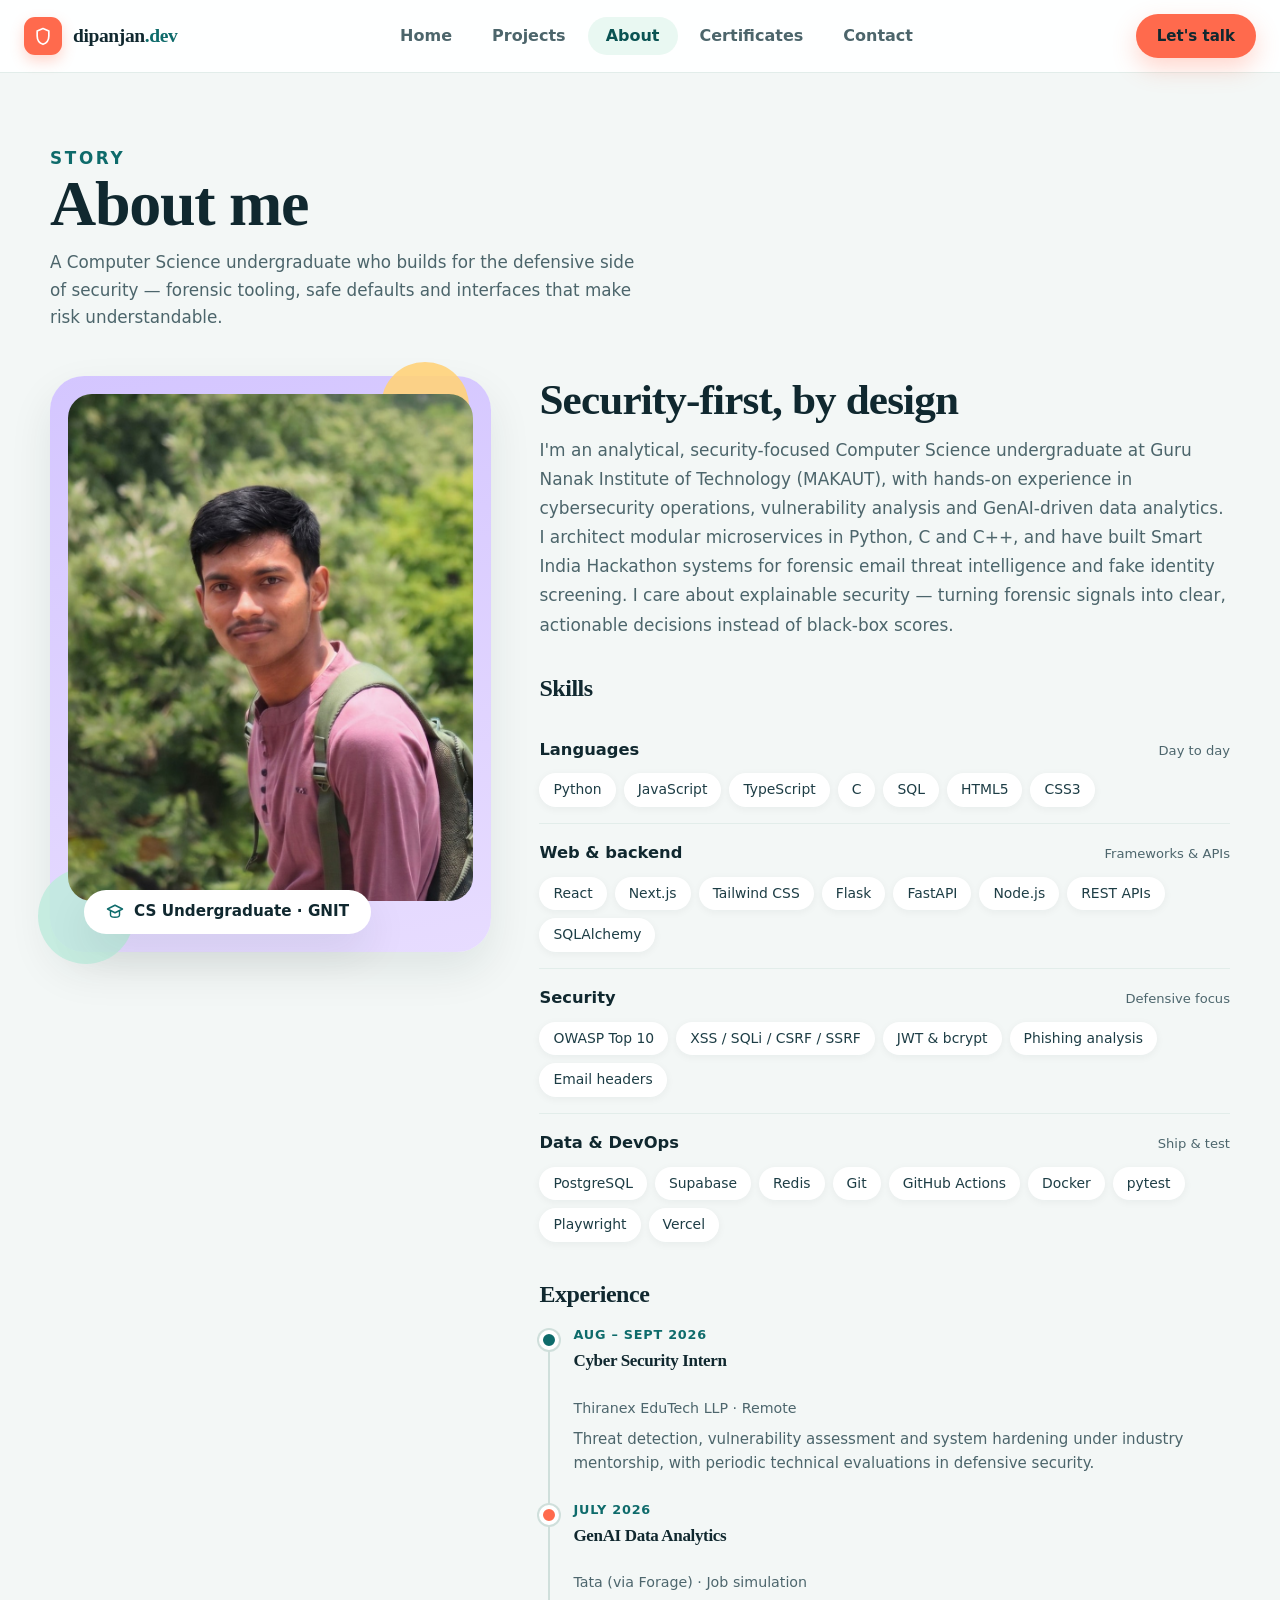
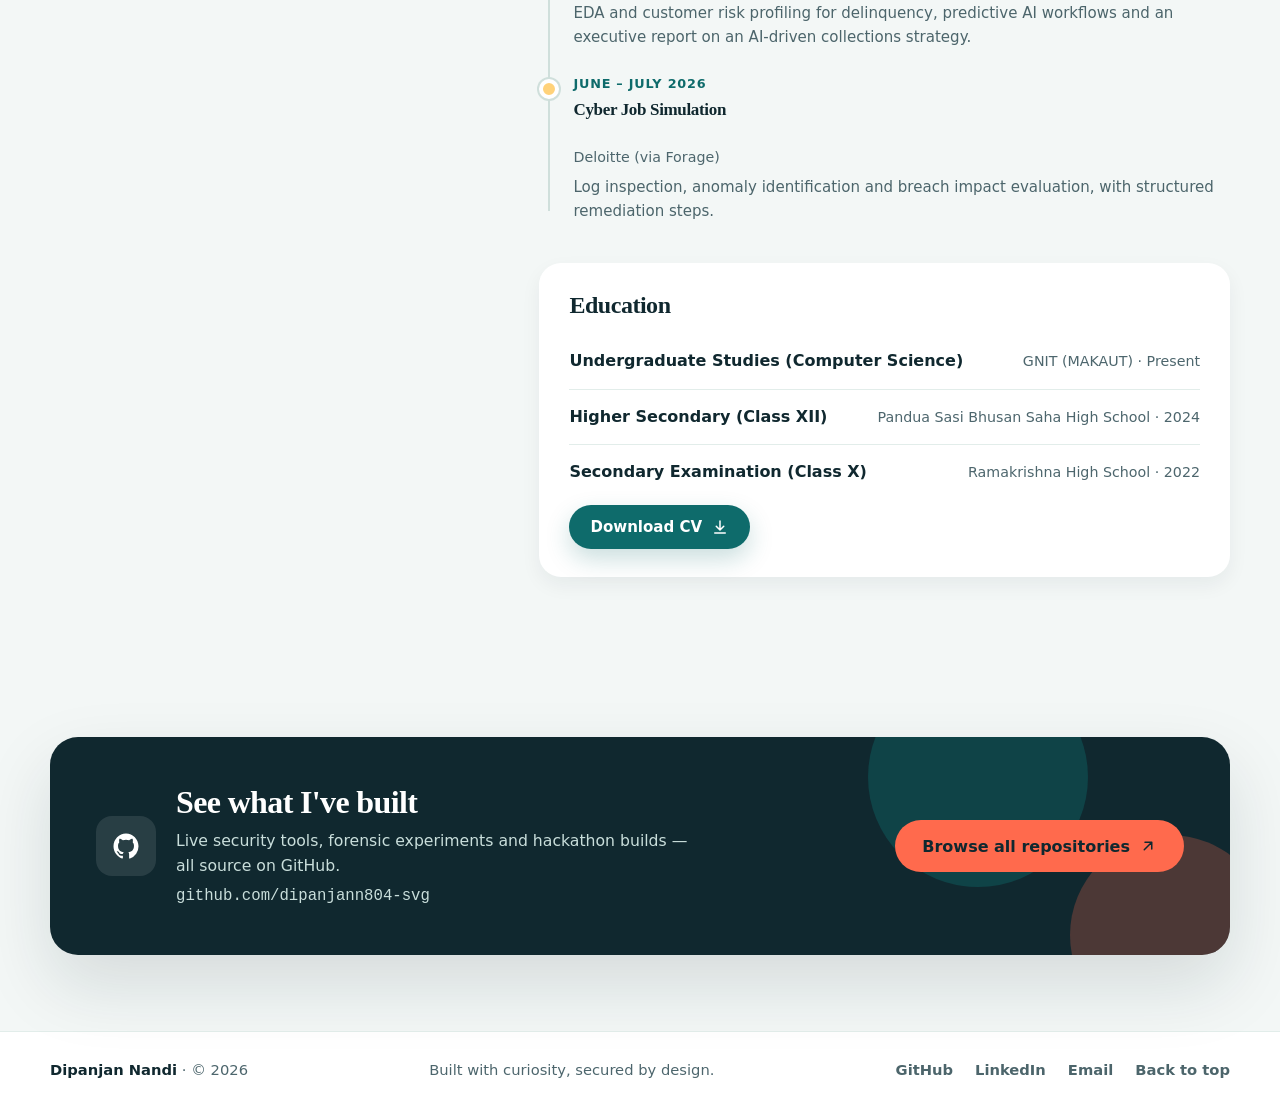
==== commit 69a2789a: "Initial commit" ====
--- a/about.html
+++ b/about.html
@@ -106,7 +106,7 @@
       <div class="container about-grid">
         <aside class="about-photo" aria-label="Profile photo">
           <div class="about-photo__frame">
-            <img src="assets/profile.jpg" alt="Portrait of Dipanjan Nandi" width="900" height="1125" loading="lazy" decoding="async">
+            <img src="assets/profile.jpg" alt="Portrait of Dipanjan Nandi" width="900" height="1200" loading="lazy" decoding="async">
           </div>
           <p class="about-photo__tag">
             <svg viewBox="0 0 24 24" fill="none" stroke="currentColor" stroke-width="1.9" stroke-linecap="round" stroke-linejoin="round" aria-hidden="true"><path d="M12 3 2 8l10 5 10-5-10-5Z"/><path d="M6 11v5c0 1.7 2.7 3 6 3s6-1.3 6-3v-5"/></svg>
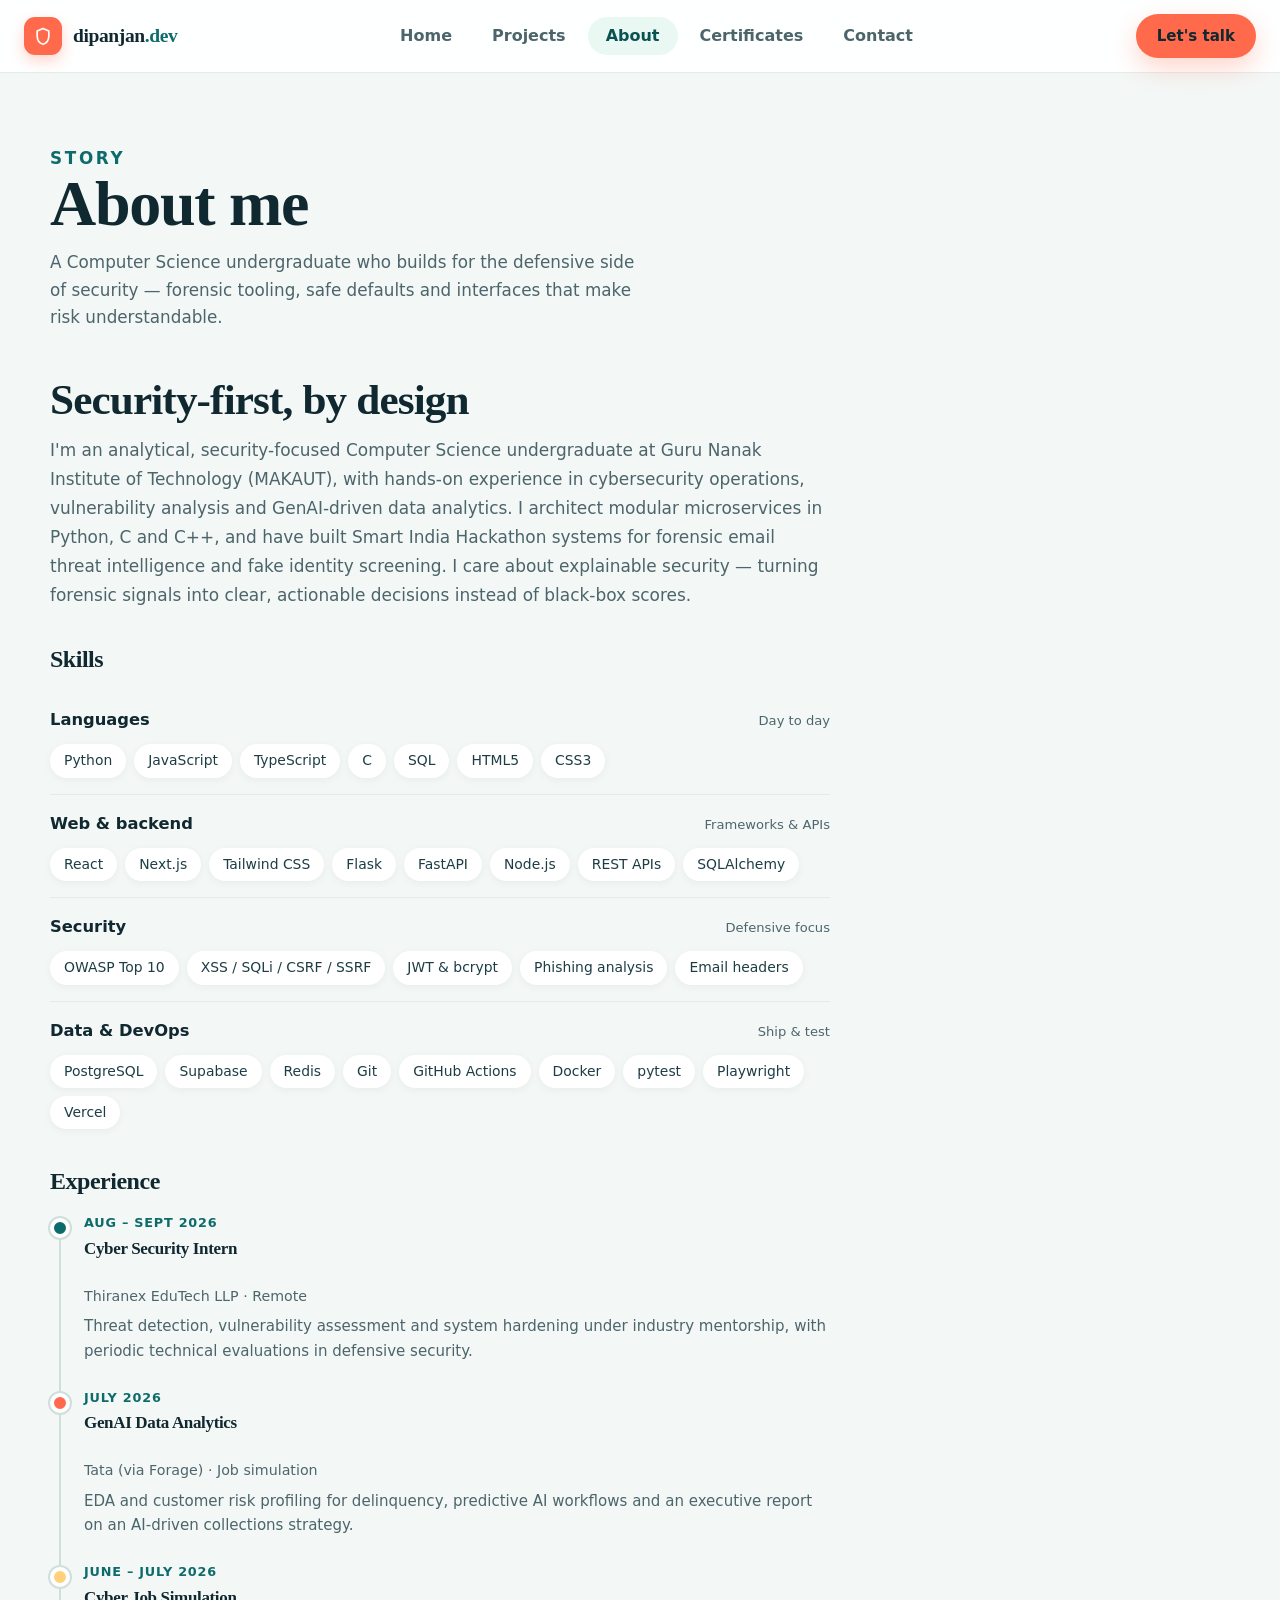
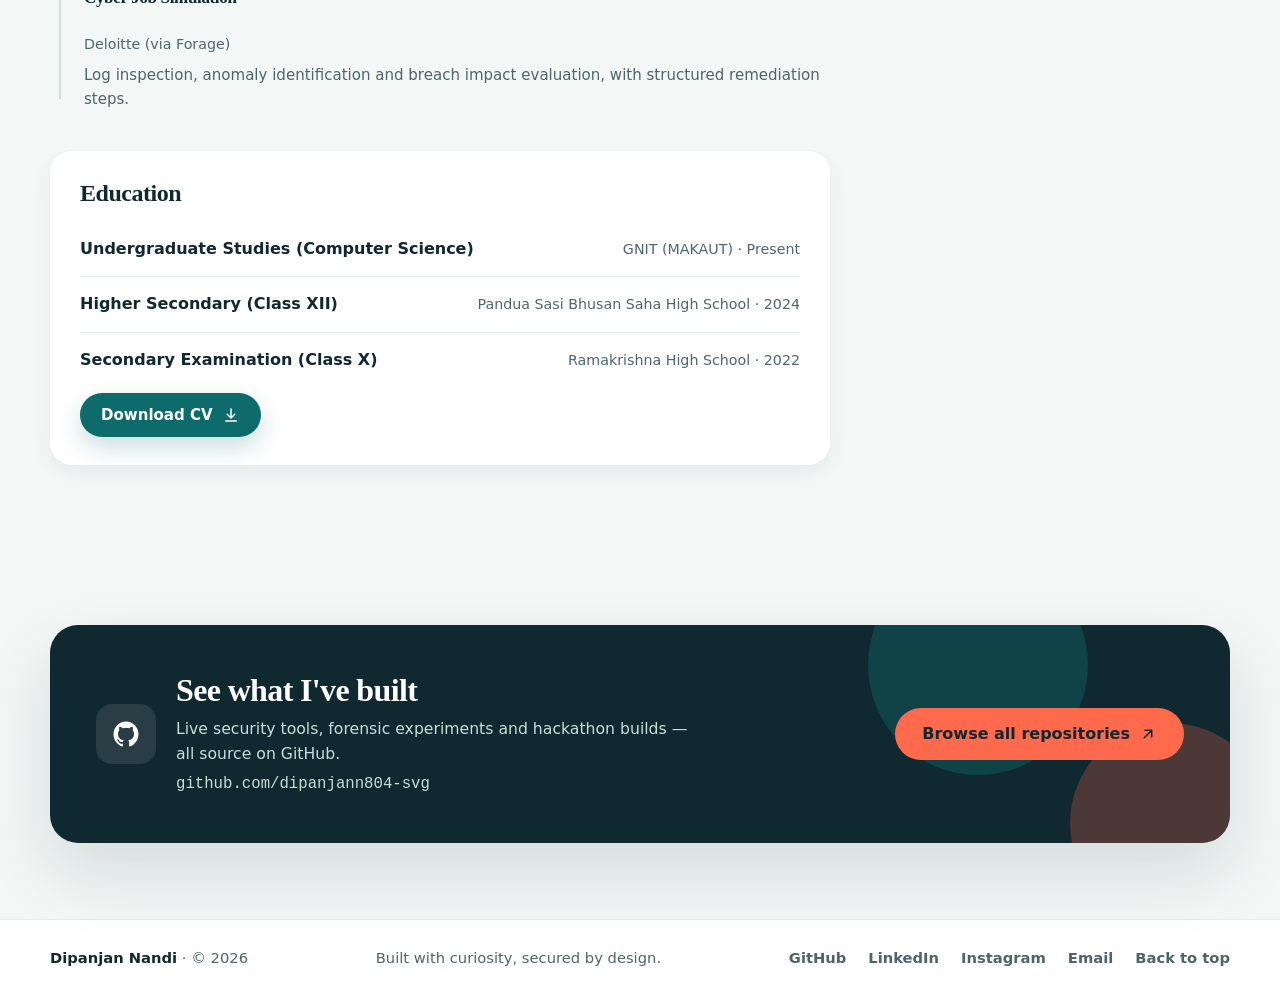
==== commit d954aecc: "Initial commit" ====
--- a/about.html
+++ b/about.html
@@ -104,16 +104,6 @@
 
     <section class="page-body" aria-label="Profile, skills and experience">
       <div class="container about-grid">
-        <aside class="about-photo" aria-label="Profile photo">
-          <div class="about-photo__frame">
-            <img src="assets/profile.jpg" alt="Portrait of Dipanjan Nandi" width="900" height="1200" loading="lazy" decoding="async">
-          </div>
-          <p class="about-photo__tag">
-            <svg viewBox="0 0 24 24" fill="none" stroke="currentColor" stroke-width="1.9" stroke-linecap="round" stroke-linejoin="round" aria-hidden="true"><path d="M12 3 2 8l10 5 10-5-10-5Z"/><path d="M6 11v5c0 1.7 2.7 3 6 3s6-1.3 6-3v-5"/></svg>
-            CS Undergraduate · GNIT
-          </p>
-        </aside>
-
         <div class="about-main">
           <h2>Security-first, by design</h2>
           <p class="about-lead">
@@ -284,6 +274,7 @@
       <div class="footer-links">
         <a href="https://github.com/dipanjann804-svg" target="_blank" rel="noopener noreferrer">GitHub</a>
         <a href="https://www.linkedin.com/in/dipanjan-nandi-754028374" target="_blank" rel="noopener noreferrer">LinkedIn</a>
+        <a href="https://www.instagram.com/nandi_spi05/" target="_blank" rel="noopener noreferrer">Instagram</a>
         <a href="mailto:dipanjann804@gmail.com">Email</a>
         <a href="#main">Back to top</a>
       </div>
--- a/css/styles.css
+++ b/css/styles.css
@@ -748,12 +748,6 @@
   min-width: 190px;
 }
 
-.float-card--work {
-  bottom: 12%;
-  left: -4%;
-  min-width: 216px;
-}
-
 .float-card__title {
   display: flex;
   align-items: center;
@@ -770,26 +764,6 @@
   color: var(--muted);
   font-size: 0.83rem;
   line-height: 1.4;
-}
-
-.code-chip {
-  position: absolute;
-  right: 2%;
-  bottom: 30%;
-  z-index: 3;
-  padding: 13px 18px;
-  border-radius: 14px;
-  background: var(--ink);
-  box-shadow: var(--shadow);
-  color: #eaf7f4;
-  font-family: "Consolas", "Cascadia Code", monospace;
-  font-size: 0.82rem;
-  line-height: 1.3;
-  white-space: nowrap;
-}
-
-.code-chip span {
-  color: var(--mint);
 }
 
 /* --------------------------------------------------------------------------
@@ -916,7 +890,7 @@
     background-color 0.2s var(--ease);
 }
 
-.p-card__go:hover {
+a.p-card__go:hover {
   background: var(--teal);
   color: #fff;
   transform: translate(1px, -1px);
@@ -939,6 +913,58 @@
   flex-wrap: wrap;
   gap: 8px;
   margin-top: auto;
+}
+
+.p-card__links {
+  display: flex;
+  flex-wrap: wrap;
+  gap: 10px;
+  margin-top: 20px;
+  padding-top: 18px;
+  border-top: 1px solid rgba(16, 40, 47, 0.1);
+}
+
+.p-card__link {
+  display: inline-flex;
+  align-items: center;
+  gap: 7px;
+  padding: 9px 17px;
+  border: 1px solid var(--teal);
+  border-radius: 999px;
+  background: var(--teal);
+  color: #fff;
+  font-family: var(--font-sans);
+  font-size: 0.87rem;
+  font-weight: 700;
+  line-height: 1.3;
+  text-decoration: none;
+  transition:
+    background-color 0.2s var(--ease),
+    border-color 0.2s var(--ease),
+    color 0.2s var(--ease);
+}
+
+.p-card__link svg {
+  width: 15px;
+  height: 15px;
+}
+
+.p-card__link:hover {
+  background: var(--teal-deep);
+  border-color: var(--teal-deep);
+  color: #fff;
+}
+
+.p-card__link--outline {
+  background: transparent;
+  border-color: var(--border-strong);
+  color: var(--teal-deep);
+}
+
+.p-card__link--outline:hover {
+  background: var(--surface);
+  border-color: var(--teal);
+  color: var(--teal-deep);
 }
 
 /* --------------------------------------------------------------------------
@@ -1005,13 +1031,6 @@
   margin-bottom: 0;
 }
 
-.project-links-row {
-  display: flex;
-  flex-wrap: wrap;
-  gap: 12px;
-  margin-top: 32px;
-}
-
 /* --------------------------------------------------------------------------
    Page intro (inner pages)
    -------------------------------------------------------------------------- */
@@ -1042,95 +1061,11 @@
 
 .about-grid {
   display: grid;
-  grid-template-columns: minmax(0, 0.78fr) minmax(0, 1.22fr);
-  gap: clamp(26px, 4vw, 48px);
-  align-items: start;
-}
-
-.about-photo {
-  position: relative;
-  padding: 18px;
-  border-radius: 34px;
-  background: linear-gradient(170deg, var(--lilac) 0%, #e7dcff 100%);
-  box-shadow: var(--shadow);
-}
-
-.about-photo::before {
-  position: absolute;
-  top: -14px;
-  right: 22px;
-  width: 88px;
-  height: 88px;
-  border-radius: 50%;
-  background: var(--butter);
-  content: "";
-  opacity: 0.9;
-}
-
-.about-photo::after {
-  position: absolute;
-  bottom: -12px;
-  left: -12px;
-  width: 96px;
-  height: 96px;
-  border-radius: 50%;
-  background: var(--mint);
-  content: "";
-  opacity: 0.85;
-}
-
-.about-photo__frame {
-  position: relative;
-  z-index: 1;
-  overflow: hidden;
-  border-radius: 24px;
-  background: var(--surface);
-  aspect-ratio: 4 / 5;
-}
-
-.about-photo__frame img {
-  width: 100%;
-  height: 100%;
-  object-fit: cover;
-}
-
-.about-photo__placeholder {
-  display: grid;
-  place-items: center;
-  width: 100%;
-  height: 100%;
-  background: linear-gradient(160deg, #fff, var(--lilac-tint));
-  color: #8d76cc;
-}
-
-.about-photo__placeholder svg {
-  width: 72px;
-  height: 72px;
-  opacity: 0.5;
-}
-
-.about-photo__tag {
-  position: relative;
-  z-index: 2;
-  display: inline-flex;
-  align-items: center;
-  gap: 10px;
-  margin: -26px 0 0 16px;
-  padding: 12px 22px;
-  border-radius: 999px;
-  background: var(--surface);
-  box-shadow: var(--shadow);
-  color: var(--ink);
-  font-family: var(--font-sans);
-  font-size: 0.95rem;
-  font-weight: 700;
-  line-height: 1.3;
-}
-
-.about-photo__tag svg {
-  width: 18px;
-  height: 18px;
-  color: var(--teal);
+  grid-template-columns: minmax(0, 1fr);
+}
+
+.about-main {
+  max-width: 780px;
 }
 
 .about-main h2 {
@@ -2012,19 +1947,6 @@
     grid-template-columns: minmax(0, 1fr) minmax(0, 0.85fr);
     gap: 32px;
   }
-
-  .float-card--work {
-    left: -8%;
-  }
-
-  .code-chip {
-    right: -2%;
-  }
-
-  .about-grid {
-    grid-template-columns: minmax(0, 0.85fr) minmax(0, 1.15fr);
-    gap: 32px;
-  }
 }
 
 @media (max-width: 940px) {
@@ -2101,18 +2023,6 @@
     right: 2%;
   }
 
-  .float-card--work {
-    left: 0;
-  }
-
-  .about-grid {
-    grid-template-columns: minmax(0, 1fr);
-  }
-
-  .about-photo {
-    max-width: 420px;
-  }
-
   .contact-grid {
     grid-template-columns: minmax(0, 1fr);
   }
@@ -2192,22 +2102,12 @@
     min-width: 0;
   }
 
-  .float-card--work {
-    bottom: 6%;
-    left: 0;
-    min-width: 0;
-  }
-
   .float-card__title {
     font-size: 0.9rem;
   }
 
   .float-card__meta {
     font-size: 0.78rem;
-  }
-
-  .code-chip {
-    display: none;
   }
 
   .card-grid,
@@ -2317,8 +2217,7 @@
     width: min(74%, 260px);
   }
 
-  .float-card--status,
-  .float-card--work {
+  .float-card--status {
     display: none;
   }
 }
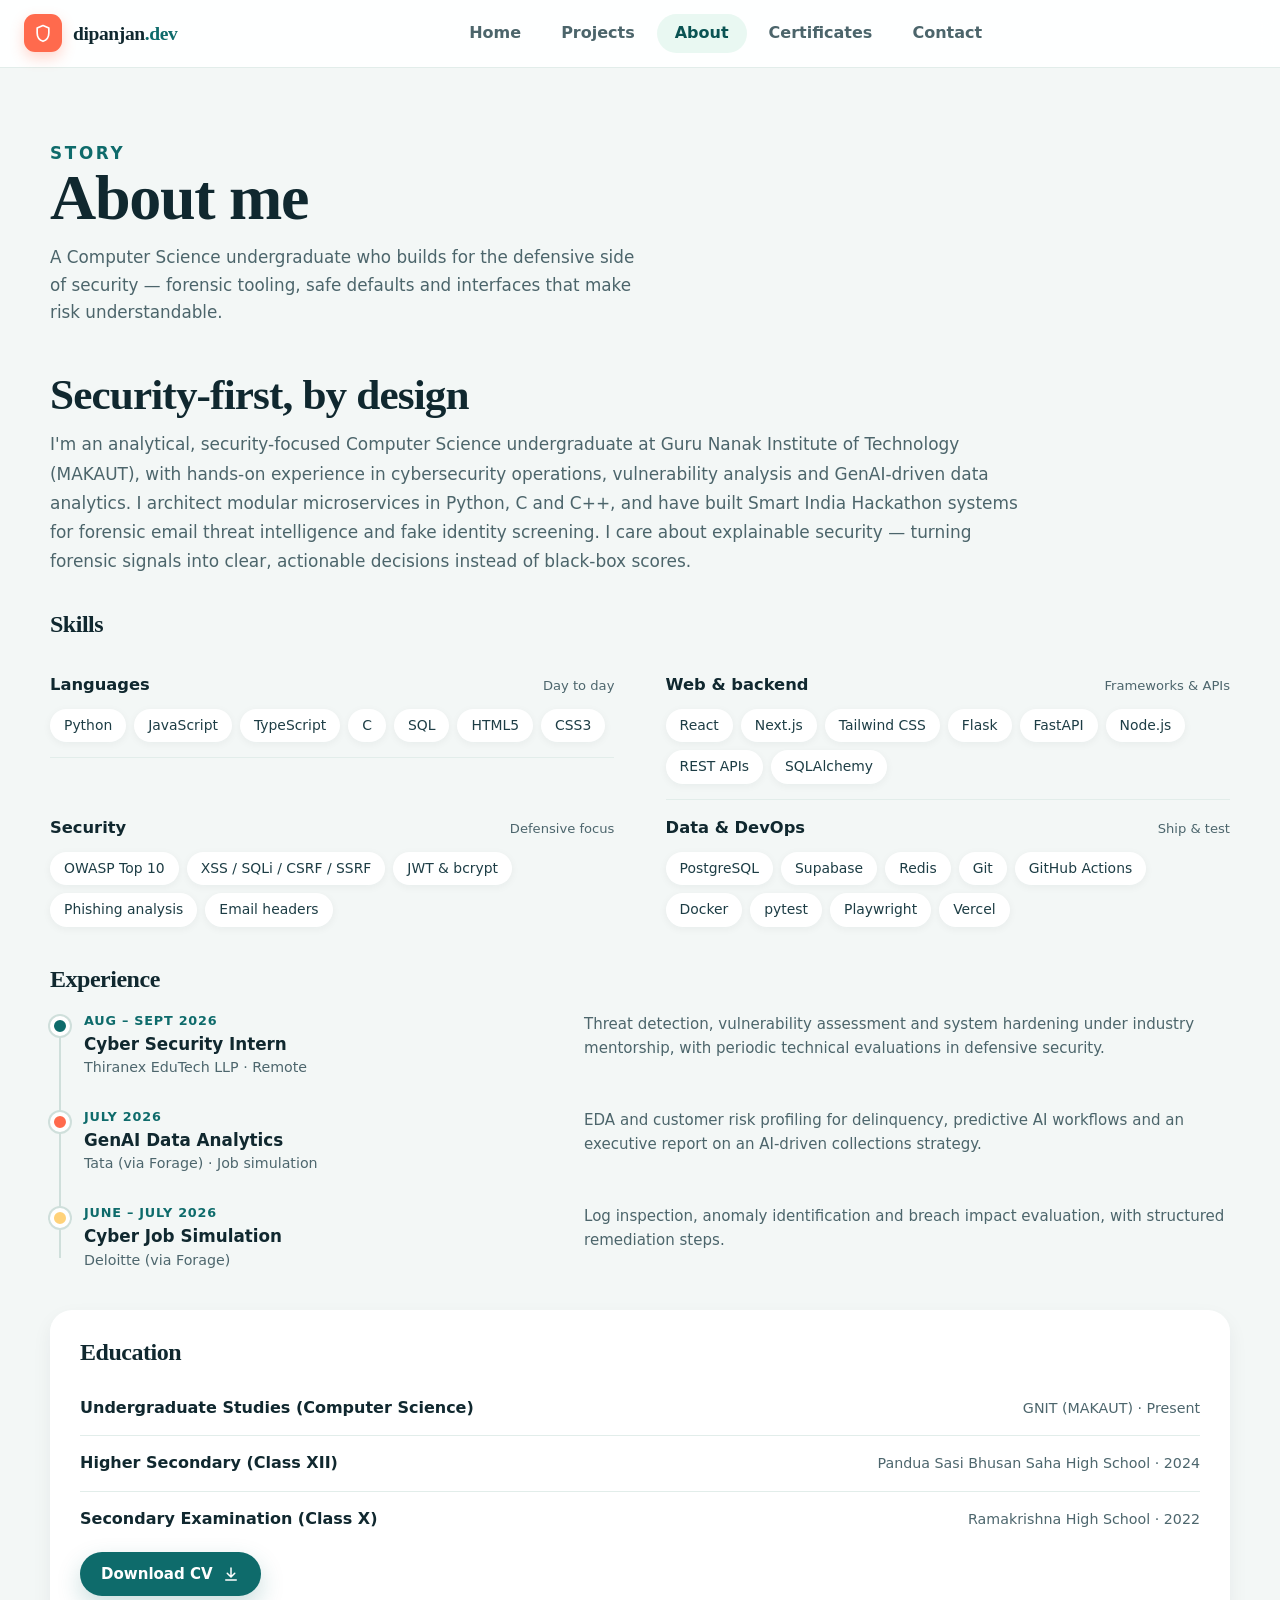
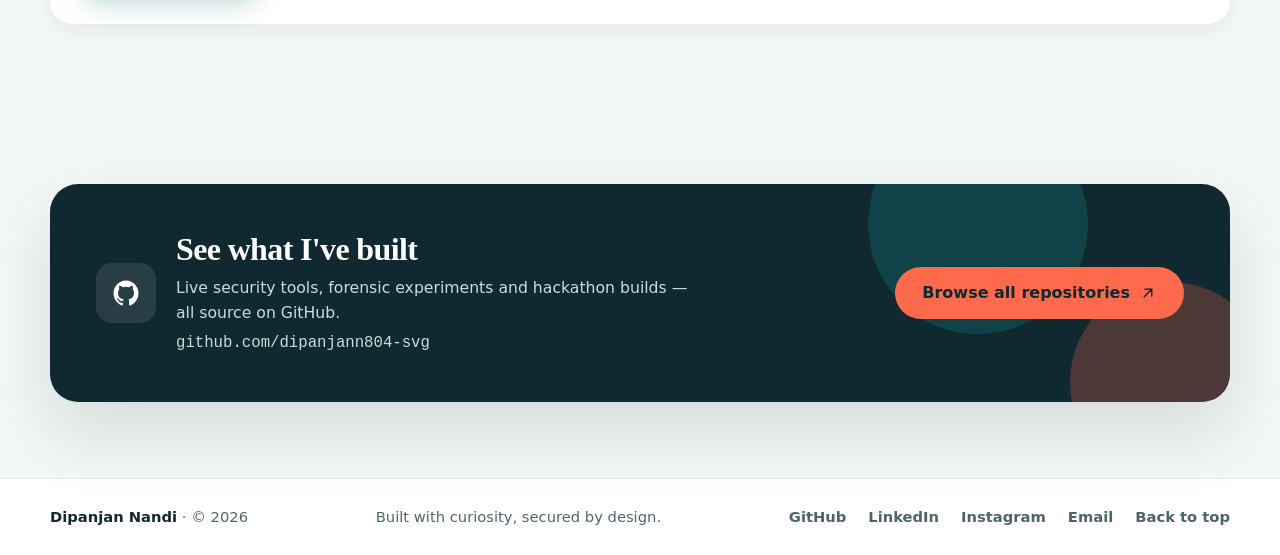
==== commit 6d91b5f2: "Initial commit" ====
--- a/about.html
+++ b/about.html
@@ -86,7 +86,6 @@
         </ul>
       </div>
 
-      <a class="btn btn--cta btn--small nav__cta" href="contact.html">Let's talk</a>
     </nav>
   </header>
 
--- a/css/styles.css
+++ b/css/styles.css
@@ -279,10 +279,6 @@
   background: var(--mint-tint);
   color: var(--teal-deep);
   font-weight: 700;
-}
-
-.nav__cta {
-  flex: none;
 }
 
 .nav__toggle {
@@ -1065,7 +1061,7 @@
 }
 
 .about-main {
-  max-width: 780px;
+  max-width: none;
 }
 
 .about-main h2 {
@@ -1075,6 +1071,7 @@
 }
 
 .about-lead {
+  max-width: 92ch;
   margin: 0 0 34px;
   font-size: 1.06rem;
   line-height: 1.72;
@@ -1189,7 +1186,7 @@
   text-transform: uppercase;
 }
 
-.timeline h3 {
+.timeline h4 {
   margin: 0 0 2px;
   font-family: var(--font-sans);
   font-size: 1.05rem;
@@ -1938,6 +1935,52 @@
   }
 }
 
+/* Wide screens: two-up skill groups and CV-style experience rows */
+@media (min-width: 1100px) {
+  .skills-block {
+    display: grid;
+    grid-template-columns: repeat(2, minmax(0, 1fr));
+    column-gap: clamp(36px, 4vw, 64px);
+    align-items: start;
+  }
+
+  .skills-block > .block-title {
+    grid-column: 1 / -1;
+  }
+
+  .skills-block .skill-group {
+    padding: 15px 0;
+  }
+
+  .skills-block .skill-group:nth-last-child(-n + 2) {
+    border-bottom: 0;
+    padding-bottom: 0;
+  }
+
+  .timeline {
+    gap: 30px;
+  }
+
+  .timeline__item {
+    display: grid;
+    grid-template-columns: minmax(0, 0.82fr) minmax(0, 1.18fr);
+    column-gap: clamp(30px, 4vw, 56px);
+    align-items: start;
+  }
+
+  .timeline__date,
+  .timeline__item h4,
+  .timeline__org {
+    grid-column: 1;
+  }
+
+  .timeline__copy {
+    grid-row: 1 / span 3;
+    grid-column: 2;
+    margin-top: 0;
+  }
+}
+
 /* --------------------------------------------------------------------------
    Responsive
    -------------------------------------------------------------------------- */
@@ -1956,10 +1999,6 @@
 
   .nav__toggle {
     display: grid;
-  }
-
-  .nav__cta {
-    display: none;
   }
 
   .nav__panel {
